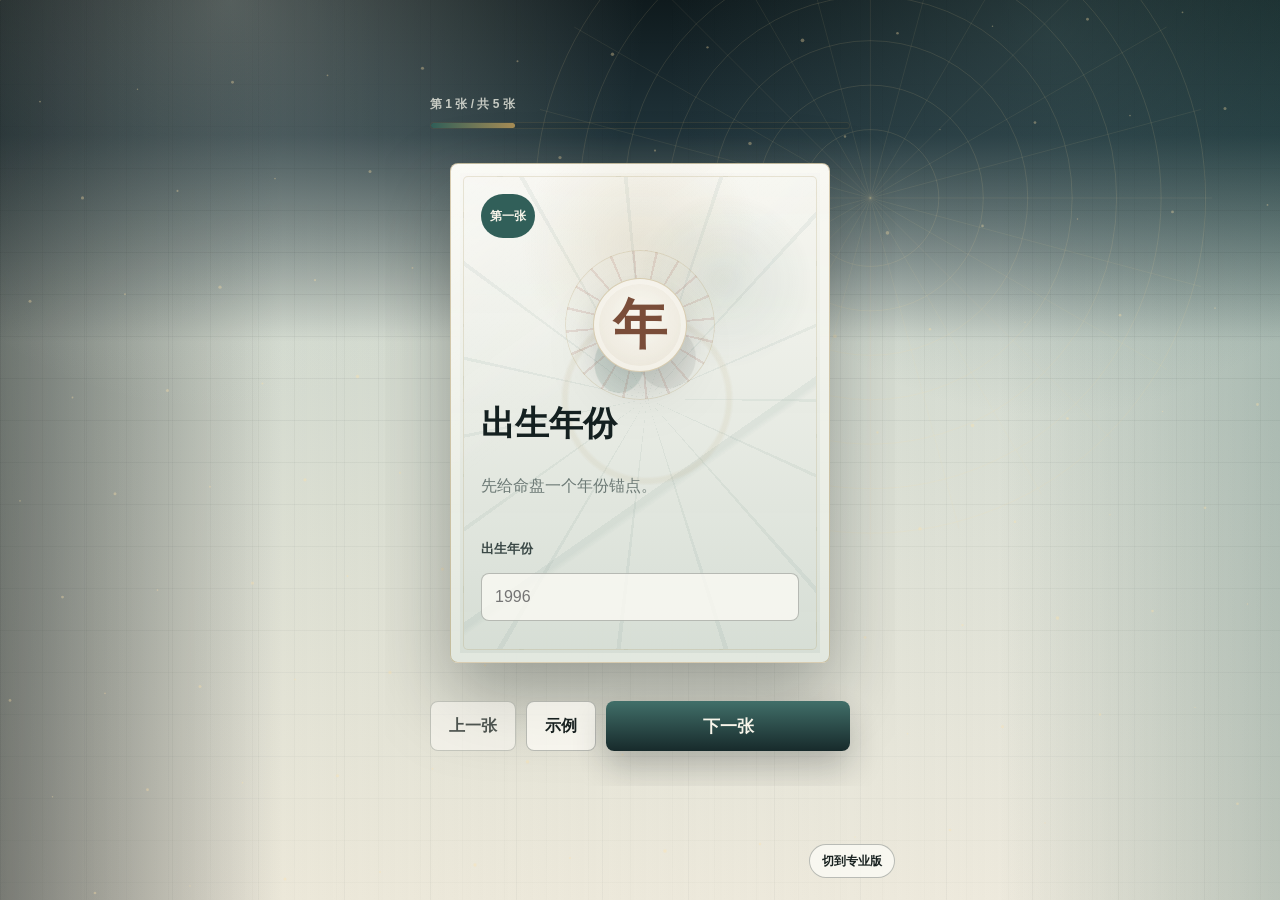
==== index.html @ 4381fd26 "Initial MingLi static frontend" ====
<!DOCTYPE html>
<html lang="zh-CN">
<head>
  <meta charset="UTF-8">
  <meta name="viewport" content="width=device-width, initial-scale=1.0">
  <title>MingLi 命理卡牌</title>
  <link rel="stylesheet" href="./styles.css">
</head>
<body class="stage-input">
  <canvas id="starCanvas" aria-hidden="true"></canvas>
  <main class="page">
    <section class="hero" aria-label="MingLi 命理卡牌">
      <div class="hero-copy">
        <span class="seal">命理</span>
        <div>
          <p class="eyebrow">低门槛起盘 · 翻卡填写 · 专业版可选</p>
          <h1>MingLi</h1>
          <p class="hero-text">默认只填年月日、出生时段和称呼；专业版追加城市、经度、真太阳时和流派校准，流程动画保持一致。</p>
        </div>
      </div>
      <div class="tarot-stage" id="tarotStage" aria-hidden="true">
        <div class="tarot-card card-a">
          <span class="card-face">生</span>
          <span class="card-back">✦</span>
        </div>
        <div class="tarot-card card-b">
          <span class="card-face">辰</span>
          <span class="card-back">✦</span>
        </div>
        <div class="tarot-card card-c">
          <span class="card-face">命</span>
          <span class="card-back">✦</span>
        </div>
      </div>
    </section>

    <section class="workbench" aria-label="八字精算工作台">
      <form class="panel form-panel" id="birthForm" novalidate aria-label="生辰卡牌填写">
        <div class="panel-title">
          <div>
            <p class="eyebrow" id="modeEyebrow">普通用户模式</p>
            <h2 id="questionTitle">先填你记得的</h2>
          </div>
          <span class="badge">本地计算</span>
        </div>

        <button class="pro-toggle" type="button" id="modeToggle" aria-pressed="false">切到专业版</button>

        <input id="useExactTime" type="checkbox" hidden>
        <input id="showTermDetails" type="checkbox" hidden>
        <details class="advanced-box" id="advancedBox" hidden></details>

        <div class="card-progress" aria-live="polite">
          <span id="cardProgressText">第 1 张 / 共 5 张</span>
          <div class="progress-track" aria-hidden="true"><span id="cardProgressBar"></span></div>
        </div>

        <div class="question-deck" id="questionDeck">
          <article class="question-card" data-field="year">
            <span class="card-mark" aria-hidden="true"></span>
            <span class="step-kicker">第一张</span>
            <h3>出生年份</h3>
            <p>先给命盘一个年份锚点。</p>
            <label class="field">
              <span>出生年份</span>
              <input id="birthYear" name="year" type="number" inputmode="numeric" min="1900" max="2100" placeholder="1996" required>
            </label>
          </article>

          <article class="question-card" data-field="month">
            <span class="card-mark" aria-hidden="true"></span>
            <span class="step-kicker">第二张</span>
            <h3>出生月份</h3>
            <p>月份会影响节令与月柱。</p>
            <label class="field">
              <span>出生月份</span>
              <select id="birthMonth" name="month" required>
                <option value="">选择月份</option>
              </select>
            </label>
          </article>

          <article class="question-card" data-field="day">
            <span class="card-mark" aria-hidden="true"></span>
            <span class="step-kicker">第三张</span>
            <h3>出生日期</h3>
            <p>日期用于推日柱和日主。</p>
            <label class="field">
              <span>出生日期</span>
              <input id="birthDay" name="day" type="number" inputmode="numeric" min="1" max="31" placeholder="18" required>
            </label>
          </article>

          <article class="question-card" data-field="period">
            <span class="card-mark" aria-hidden="true"></span>
            <span class="step-kicker">第四张</span>
            <h3>大概出生时段</h3>
            <p>不知道具体时间也可以继续，时柱会标出可信度。</p>
            <label class="field">
              <span>大概出生时段</span>
              <select id="birthPeriod" name="period">
                <option value="unknown">不确定，只按年月日先看</option>
              </select>
            </label>
          </article>

          <article class="question-card" data-field="name">
            <span class="card-mark" aria-hidden="true"></span>
            <span class="step-kicker">第五张</span>
            <h3>称呼</h3>
            <p>只用于结果页标题，不会离开本地页面。</p>
            <label class="field">
              <span>称呼</span>
              <input id="displayName" name="displayName" type="text" maxlength="16" placeholder="例如：来客" required>
            </label>
          </article>

          <article class="question-card" data-field="hour">
            <span class="card-mark" aria-hidden="true"></span>
            <span class="step-kicker">专业校准</span>
            <h3>具体小时</h3>
            <p>专业版会用具体小时分钟替代宽泛时段。</p>
            <label class="field">
              <span>具体小时</span>
              <select id="birthHour" name="hour">
                <option value="">选择小时</option>
              </select>
            </label>
          </article>

          <article class="question-card" data-field="minute">
            <span class="card-mark" aria-hidden="true"></span>
            <span class="step-kicker">专业校准</span>
            <h3>具体分钟</h3>
            <p>分钟会参与真太阳时与换日判断。</p>
            <label class="field">
              <span>具体分钟</span>
              <input id="birthMinute" name="minute" type="number" inputmode="numeric" min="0" max="59" placeholder="00">
            </label>
          </article>

          <article class="question-card" data-field="city">
            <span class="card-mark" aria-hidden="true"></span>
            <span class="step-kicker">专业校准</span>
            <h3>出生城市</h3>
            <p>选择城市会自动带出经度和时区。</p>
            <label class="field">
              <span>出生地</span>
              <select id="cityPreset" name="cityPreset">
                <option value="custom">自定义经度</option>
              </select>
            </label>
          </article>

          <article class="question-card" data-field="longitude">
            <span class="card-mark" aria-hidden="true"></span>
            <span class="step-kicker">专业校准</span>
            <h3>出生地经度</h3>
            <p>用于位置校准，城市不在列表时可手动改。</p>
            <label class="field">
              <span>经度</span>
              <input id="longitude" name="longitude" type="number" inputmode="decimal" min="-180" max="180" step="0.0001" placeholder="116.4074">
            </label>
          </article>

          <article class="question-card" data-field="timezone">
            <span class="card-mark" aria-hidden="true"></span>
            <span class="step-kicker">专业校准</span>
            <h3>出生地时区</h3>
            <p>默认按中国标准时间，也可切换海外时区。</p>
            <label class="field">
              <span>时区</span>
              <select id="timeZone" name="timeZone">
                <option value="8">UTC+8 中国标准时间</option>
                <option value="7">UTC+7</option>
                <option value="9">UTC+9</option>
                <option value="0">UTC+0</option>
                <option value="-4">UTC-4</option>
                <option value="-5">UTC-5</option>
                <option value="-7">UTC-7</option>
                <option value="-8">UTC-8</option>
              </select>
            </label>
          </article>

          <article class="question-card" data-field="useTrueSolarTime">
            <span class="card-mark" aria-hidden="true"></span>
            <span class="step-kicker">专业校准</span>
            <h3>真太阳时</h3>
            <p>开启后会把经度修正和时差方程纳入排盘。</p>
            <label class="field">
              <span>位置校准</span>
              <select id="useTrueSolarTime">
                <option value="false">不校正出生地经度</option>
                <option value="true">按经度校正真太阳时</option>
              </select>
            </label>
          </article>

          <article class="question-card" data-field="yearBoundary">
            <span class="card-mark" aria-hidden="true"></span>
            <span class="step-kicker">专业校准</span>
            <h3>年柱流派</h3>
            <p>不同流派对年柱分界会有不同口径。</p>
            <label class="field">
              <span>年份分界</span>
              <select id="yearBoundary">
                <option value="lichun">默认：立春后算新年</option>
                <option value="dongzhi">冬至后算新年</option>
                <option value="calendar">按公历年份</option>
              </select>
            </label>
          </article>

          <article class="question-card" data-field="dayBoundary">
            <span class="card-mark" aria-hidden="true"></span>
            <span class="step-kicker">专业校准</span>
            <h3>日柱换日</h3>
            <p>选择子初或正子换日口径。</p>
            <label class="field">
              <span>日期分界</span>
              <select id="dayBoundary">
                <option value="zi">默认：23点后算次日</option>
                <option value="midnight">0点后算次日</option>
              </select>
            </label>
          </article>
        </div>

        <div class="actions">
          <button class="btn secondary prev-card" type="button" id="prevCard">上一张</button>
          <button class="btn secondary" type="button" id="sampleButton">示例</button>
          <button class="btn primary" type="submit">下一张</button>
        </div>

        <p class="form-note">普通版默认按中国标准时间和常用排盘规则计算；专业版会显示真太阳时、节令边界和流派差异。</p>
        <p class="error" id="formError" role="alert"></p>
      </form>

      <div class="reading-column">
        <section class="panel chart-panel" aria-label="命盘">
          <div class="chart-head">
            <div>
              <p class="eyebrow">命盘待摇</p>
              <h2 id="plateTitle">等待起盘</h2>
              <p id="plateSubtitle">填完卡牌后，命脉图会先旋起，再展开一页页结果卡。</p>
            </div>
            <span class="badge badge-red" id="zodiacBadge">未计算</span>
          </div>

          <div class="cast-steps" id="castSteps" aria-live="polite">
            <span class="cast-step active">收盘</span>
            <span class="cast-step">定时</span>
            <span class="cast-step">排柱</span>
            <span class="cast-step">五行</span>
            <span class="cast-step">大纲</span>
          </div>

          <div class="chart-body">
            <div class="astrolabe" aria-hidden="true">
              <div class="plate-spin-layer"></div>
              <div class="compass-line vertical"></div>
              <div class="compass-line horizontal"></div>
              <div class="plate-center">
                <strong id="centerStem">--</strong>
                <span>日主</span>
              </div>
              <div class="ring-item year"><b id="yearRing">--</b><span>年</span></div>
              <div class="ring-item month"><b id="monthRing">--</b><span>月</span></div>
              <div class="ring-item day"><b id="dayRing">--</b><span>日</span></div>
              <div class="ring-item hour"><b id="hourRing">--</b><span>时</span></div>
            </div>

            <div class="quick-facts popup-stack" id="quickFacts">
              <div class="fact">
                <span class="fact-key">校时</span>
                <span class="fact-value">等待出生地</span>
              </div>
              <div class="fact">
                <span class="fact-key">节令</span>
                <span class="fact-value">等待推算</span>
              </div>
              <div class="fact">
                <span class="fact-key">日主</span>
                <span class="fact-value">尚未生成</span>
              </div>
            </div>
          </div>
        </section>

        <section class="panel result-panel" id="resultPanel" aria-live="polite">
          <div class="empty-state">
            <p class="eyebrow">静候生辰</p>
            <h2>命盘未开，先填出生年月日时。</h2>
            <p>起盘后会给出四柱、节气边界、真太阳时校正、五行权重、日主旺衰和签文式建议。</p>
          </div>
        </section>
      </div>
    </section>
  </main>

  <script src="./app.js"></script>
</body>
</html>
---- styles.css ----
:root {
  --void: #081113;
  --ink: #17201f;
  --ink-soft: #3a4846;
  --muted: #6d7a76;
  --paper: #eeeadf;
  --paper-light: #fbfaf4;
  --paper-deep: #cbd2c8;
  --gold: #a98e55;
  --gold-deep: #6f603f;
  --cinnabar: #8f3f32;
  --jade: #315f59;
  --blue: #315769;
  --line: rgba(23, 32, 31, 0.14);
  --line-strong: rgba(23, 32, 31, 0.28);
  --shadow: 0 28px 80px rgba(8, 17, 19, 0.24);
  --radius: 8px;
  --fast: 170ms ease;
  --deal: cubic-bezier(0.16, 1, 0.3, 1);
}

* {
  box-sizing: border-box;
}

html {
  min-height: 100%;
  color-scheme: light;
}

body {
  min-height: 100vh;
  margin: 0;
  font-family: "Microsoft YaHei", "PingFang SC", "Noto Sans SC", Arial, sans-serif;
  color: var(--ink);
  background:
    radial-gradient(circle at 18% 0, rgba(225, 232, 224, 0.34), transparent 30%),
    radial-gradient(circle at 82% 4%, rgba(73, 101, 102, 0.42), transparent 28%),
    linear-gradient(90deg, rgba(6, 14, 16, 0.5), transparent 22%, transparent 78%, rgba(42, 86, 80, 0.26)),
    linear-gradient(180deg, #0f1a1d 0, #20333a 15%, #d5dcd3 38%, #eeeade 100%);
  overflow-x: hidden;
}

body::before,
body::after {
  position: fixed;
  inset: 0;
  z-index: -3;
  pointer-events: none;
  content: "";
}

body::before {
  background-image:
    linear-gradient(rgba(22, 34, 35, 0.07) 1px, transparent 1px),
    linear-gradient(90deg, rgba(22, 34, 35, 0.05) 1px, transparent 1px);
  background-size: 42px 42px;
  mask-image: linear-gradient(to bottom, transparent 0, rgba(0, 0, 0, 0.86) 24%, rgba(0, 0, 0, 0.24) 100%);
}

body::after {
  z-index: -2;
  background:
    repeating-linear-gradient(90deg, rgba(32, 46, 45, 0.035) 0 1px, transparent 1px 86px),
    linear-gradient(90deg, rgba(247, 247, 239, 0.4), rgba(255, 255, 255, 0));
  mix-blend-mode: multiply;
}

#starCanvas {
  position: fixed;
  inset: 0;
  z-index: -1;
  width: 100%;
  height: 100%;
  opacity: 0.72;
  pointer-events: none;
}

button,
input,
select {
  font: inherit;
}

button {
  border: 0;
  cursor: pointer;
}

.page {
  width: min(1240px, calc(100% - 36px));
  min-height: 100vh;
  margin: 0 auto;
  padding: 24px 0 42px;
}

.hero {
  min-height: 128px;
  display: grid;
  grid-template-columns: 1fr;
  gap: 18px;
  align-items: center;
  color: #f4f1e8;
}

.hero-copy {
  display: flex;
  align-items: center;
  gap: 18px;
  min-width: 0;
}

.seal {
  display: grid;
  width: 78px;
  height: 78px;
  flex: 0 0 auto;
  place-items: center;
  color: #f7f2e6;
  background:
    linear-gradient(145deg, rgba(255, 255, 255, 0.12), transparent),
    var(--cinnabar);
  border: 2px solid rgba(232, 218, 178, 0.62);
  border-radius: 50%;
  box-shadow: 0 16px 38px rgba(0, 0, 0, 0.26), inset 0 0 0 6px rgba(255, 245, 216, 0.08);
  font-family: Georgia, "Times New Roman", serif;
  font-size: 22px;
  letter-spacing: 0;
  writing-mode: vertical-rl;
}

.eyebrow {
  margin: 0 0 8px;
  color: var(--gold);
  font-size: 12px;
  font-weight: 800;
  letter-spacing: 0;
}

.hero h1 {
  max-width: 760px;
  margin: 0;
  color: #f7f2e6;
  font-family: Georgia, "Microsoft YaHei", serif;
  font-size: clamp(34px, 5vw, 60px);
  line-height: 1;
  letter-spacing: 0;
  text-shadow: 0 12px 36px rgba(0, 0, 0, 0.38);
}

.hero-text {
  max-width: 650px;
  margin: 18px 0 0;
  color: rgba(239, 240, 230, 0.82);
  font-size: 16px;
  line-height: 1.8;
}

.tarot-stage {
  display: none;
  position: relative;
  min-height: 250px;
  isolation: isolate;
  place-items: center;
  perspective: 1200px;
}

.tarot-stage::before {
  position: absolute;
  width: 250px;
  height: 250px;
  border: 1px solid rgba(232, 218, 178, 0.18);
  border-radius: 50%;
  background:
    radial-gradient(circle, rgba(232, 218, 178, 0.16), transparent 62%),
    repeating-conic-gradient(rgba(232, 218, 178, 0.2) 0 1deg, transparent 1deg 30deg);
  content: "";
  filter: drop-shadow(0 22px 48px rgba(0, 0, 0, 0.28));
}

.tarot-stage::after {
  position: absolute;
  z-index: -1;
  width: 260px;
  height: 76px;
  border-radius: 50%;
  background: radial-gradient(ellipse, rgba(12, 8, 5, 0.42), transparent 68%);
  content: "";
  transform: translateY(104px);
}

.tarot-card {
  position: absolute;
  --card-delay: 0ms;
  display: grid;
  width: 112px;
  height: 168px;
  place-items: center;
  color: #f4f1e8;
  transform-style: preserve-3d;
  transition: transform 920ms var(--deal), filter 260ms ease, opacity 260ms ease;
  transition-delay: var(--card-delay);
  will-change: transform, filter;
}

.tarot-card::before,
.tarot-card::after {
  position: absolute;
  inset: 0;
  border-radius: 8px;
  backface-visibility: hidden;
  content: "";
  transition: transform 920ms var(--deal);
  transition-delay: var(--card-delay);
}

.tarot-card::before {
  background:
    linear-gradient(145deg, rgba(255, 255, 255, 0.16), transparent 34%),
    radial-gradient(circle at center, transparent 0 28%, rgba(232, 218, 178, 0.2) 29% 31%, transparent 32%),
    repeating-linear-gradient(45deg, rgba(232, 218, 178, 0.12) 0 1px, transparent 1px 10px),
    #11191a;
  border: 1px solid rgba(232, 218, 178, 0.45);
  box-shadow: 0 26px 48px rgba(0, 0, 0, 0.32), inset 0 0 0 8px rgba(232, 218, 178, 0.06);
}

.tarot-card::after {
  background:
    linear-gradient(180deg, rgba(251, 250, 244, 0.98), rgba(204, 213, 203, 0.96)),
    var(--paper);
  border: 1px solid rgba(232, 218, 178, 0.72);
  transform: rotateY(180deg);
  box-shadow: 0 26px 48px rgba(0, 0, 0, 0.26);
}

.card-back,
.card-face {
  position: relative;
  z-index: 2;
  display: grid;
  place-items: center;
  width: 72px;
  height: 72px;
  font-family: Georgia, "Microsoft YaHei", serif;
  font-size: 44px;
  font-weight: 900;
  backface-visibility: hidden;
}

.card-back {
  color: rgba(232, 218, 178, 0.86);
  transform: rotateY(0deg);
  transition: transform 920ms var(--deal);
  transition-delay: var(--card-delay);
}

.card-face {
  position: absolute;
  color: #142020;
  font-size: 36px;
  line-height: 0.92;
  text-shadow: 0 1px 0 rgba(251, 250, 244, 0.72);
  transform: rotateY(180deg);
  transition: transform 920ms var(--deal);
  transition-delay: var(--card-delay);
  text-orientation: upright;
  writing-mode: vertical-rl;
}

.card-a {
  transform: translateX(-92px) rotateZ(-12deg);
}

.card-b {
  transform: translateY(-18px) rotateZ(3deg);
}

.card-c {
  transform: translateX(92px) rotateZ(13deg);
}

body.is-shuffling .tarot-card {
  filter: brightness(1.05);
  transition-duration: 240ms;
}

body.is-shuffling .tarot-card::before,
body.is-shuffling .tarot-card::after,
body.is-shuffling .card-back,
body.is-shuffling .card-face {
  transition-duration: 180ms;
}

body.is-shuffling .card-a {
  transform: translateX(-74px) translateY(16px) rotateZ(-8deg);
}

body.is-shuffling .card-b {
  transform: translateY(2px) rotateZ(0deg);
}

body.is-shuffling .card-c {
  transform: translateX(74px) translateY(16px) rotateZ(8deg);
}

body.is-reading .card-a,
body.has-reading .card-a {
  transform: translateX(-116px) translateY(10px) translateZ(34px) rotateZ(-18deg);
}

body.is-reading .card-b,
body.has-reading .card-b {
  transform: translateY(-46px) translateZ(52px) rotateZ(0deg);
}

body.is-reading .card-c,
body.has-reading .card-c {
  transform: translateX(116px) translateY(10px) translateZ(34px) rotateZ(18deg);
}

body.is-reading .card-a {
  --card-delay: 80ms;
  transition-delay: 80ms;
}

body.is-reading .card-b {
  --card-delay: 260ms;
  transition-delay: 260ms;
}

body.is-reading .card-c {
  --card-delay: 440ms;
  transition-delay: 440ms;
}

body.is-reading .tarot-card::before,
body.has-reading .tarot-card::before,
body.is-reading .card-back,
body.has-reading .card-back {
  transform: rotateY(180deg);
}

body.is-reading .tarot-card::after,
body.has-reading .tarot-card::after,
body.is-reading .card-face,
body.has-reading .card-face {
  transform: rotateY(360deg);
}

body.is-reading .tarot-card,
body.has-reading .tarot-card {
  filter: drop-shadow(0 28px 46px rgba(8, 17, 19, 0.34)) brightness(1.04);
}

body.has-reading .tarot-card {
  --card-delay: 0ms;
  transition-delay: 0ms;
}

body.is-reading .tarot-stage::before {
  animation: pulseWheel 900ms ease-in-out infinite alternate;
}

body:not(.is-reading) .tarot-stage::before {
  animation: wheelDrift 16s linear infinite;
}

@keyframes pulseWheel {
  from {
    transform: scale(0.96) rotate(0deg);
    opacity: 0.72;
  }
  to {
    transform: scale(1.04) rotate(10deg);
    opacity: 1;
  }
}

@keyframes wheelDrift {
  from {
    transform: rotate(0deg);
  }
  to {
    transform: rotate(360deg);
  }
}

.workbench {
  display: grid;
  grid-template-columns: minmax(360px, 0.9fr) minmax(0, 1.1fr);
  gap: 22px;
  align-items: start;
}

body.stage-input .hero,
body.stage-casting .hero,
body.stage-result .hero {
  display: none;
}

body.stage-input .workbench,
body.stage-casting .workbench,
body.stage-result .workbench {
  min-height: calc(100vh - 66px);
  display: grid;
  grid-template-columns: 1fr;
  align-items: center;
  justify-items: center;
}

body.stage-input .reading-column,
body.stage-input .chart-panel,
body.stage-input .result-panel,
body.stage-casting .form-panel,
body.stage-casting .result-panel,
body.stage-result .form-panel,
body.stage-result .chart-panel {
  display: none;
}

body.stage-casting .reading-column,
body.stage-result .reading-column {
  width: min(1040px, 100%);
}

body.stage-casting .chart-panel,
body.stage-result .result-panel {
  margin: 0 auto;
}

.panel {
  position: relative;
  background:
    linear-gradient(180deg, rgba(251, 250, 244, 0.96), rgba(224, 229, 221, 0.9)),
    var(--paper);
  border: 1px solid rgba(23, 32, 31, 0.18);
  border-radius: var(--radius);
  box-shadow: var(--shadow);
}

.panel::before {
  position: absolute;
  inset: 9px;
  pointer-events: none;
  border: 1px solid rgba(169, 142, 85, 0.2);
  border-radius: 5px;
  content: "";
}

.form-panel {
  width: min(510px, 100%);
  position: relative;
  top: auto;
  overflow: hidden;
  padding: 0;
  background: transparent;
  border: 0;
  box-shadow: none;
}

.form-panel > * {
  position: relative;
  z-index: 1;
}

.form-panel::before {
  content: none;
}

body.stage-input .panel-title {
  display: none;
}

.card-progress {
  display: grid;
  gap: 9px;
  width: min(420px, calc(100% - 42px));
  margin: 0 auto 14px;
  color: rgba(239, 240, 230, 0.78);
  font-size: 12px;
  font-weight: 900;
}

.progress-track {
  height: 7px;
  overflow: hidden;
  background: rgba(23, 32, 31, 0.1);
  border: 1px solid rgba(169, 142, 85, 0.14);
  border-radius: 999px;
}

.progress-track span {
  display: block;
  width: 0%;
  height: 100%;
  background: linear-gradient(90deg, var(--jade), var(--gold));
  border-radius: inherit;
  transition: width 360ms var(--deal);
}

.question-deck {
  position: relative;
  display: grid;
  min-height: 540px;
  place-items: center;
  perspective: 1600px;
  perspective-origin: center 44%;
}

.question-card {
  position: absolute;
  inset: auto;
  display: grid;
  grid-template-rows: auto 142px auto auto auto;
  align-content: stretch;
  gap: 12px;
  width: min(380px, 84vw);
  min-height: 500px;
  --tilt-x: 0deg;
  --tilt-y: 0deg;
  --card-glyph: "命";
  --card-ink: #315f59;
  --card-wash: rgba(49, 95, 89, 0.13);
  --card-seal: #8f3f32;
  padding: 30px 30px 32px;
  overflow: hidden;
  background:
    radial-gradient(circle at 50% 16%, rgba(169, 142, 85, 0.16), transparent 26%),
    linear-gradient(145deg, rgba(255, 255, 255, 0.24), transparent 42%),
    linear-gradient(180deg, rgba(251, 250, 244, 0.98), rgba(213, 221, 212, 0.96));
  border: 1px solid rgba(169, 142, 85, 0.42);
  border-radius: var(--radius);
  box-shadow: 0 34px 78px rgba(8, 17, 19, 0.34), inset 0 0 0 9px rgba(251, 250, 244, 0.32);
  opacity: 0;
  pointer-events: none;
  transform: translateY(28px) rotateY(180deg) rotateZ(4deg) scale(0.92);
  transform-origin: center center;
  transform-style: preserve-3d;
  transition: opacity 340ms ease, transform 620ms var(--deal), filter 340ms ease;
}

.question-card[data-field="year"] {
  --card-glyph: "年";
  --card-ink: #7a4d39;
  --card-wash: rgba(143, 63, 50, 0.14);
}

.question-card[data-field="month"] {
  --card-glyph: "月";
  --card-ink: #315769;
  --card-wash: rgba(49, 87, 105, 0.15);
}

.question-card[data-field="day"] {
  --card-glyph: "日";
  --card-ink: #9a753d;
  --card-wash: rgba(169, 142, 85, 0.16);
}

.question-card[data-field="period"],
.question-card[data-field="hour"] {
  --card-glyph: "时";
  --card-ink: #315f59;
  --card-wash: rgba(49, 95, 89, 0.15);
}

.question-card[data-field="name"] {
  --card-glyph: "名";
  --card-ink: #8f3f32;
  --card-wash: rgba(143, 63, 50, 0.12);
}

.question-card[data-field="minute"] {
  --card-glyph: "刻";
}

.question-card[data-field="city"] {
  --card-glyph: "城";
}

.question-card[data-field="longitude"] {
  --card-glyph: "经";
}

.question-card[data-field="timezone"] {
  --card-glyph: "区";
}

.question-card[data-field="useTrueSolarTime"] {
  --card-glyph: "阳";
}

.question-card[data-field="yearBoundary"] {
  --card-glyph: "界";
}

.question-card[data-field="dayBoundary"] {
  --card-glyph: "更";
}

.question-card[hidden] {
  display: none;
}

.question-card::before {
  position: absolute;
  inset: 12px;
  z-index: 0;
  pointer-events: none;
  border: 1px solid rgba(169, 142, 85, 0.25);
  border-radius: 5px;
  background:
    radial-gradient(circle at 74% 22%, rgba(49, 95, 89, 0.12), transparent 20%),
    radial-gradient(circle at 52% 47%, transparent 0 25%, rgba(169, 142, 85, 0.11) 26% 27%, transparent 28%),
    repeating-conic-gradient(from 18deg at 52% 47%, rgba(49, 95, 89, 0.08) 0 1deg, transparent 1deg 24deg),
    linear-gradient(145deg, transparent 0 62%, rgba(49, 95, 89, 0.08) 62% 63%, transparent 64%);
  opacity: 0.78;
  content: "";
}

.question-card::after {
  position: absolute;
  inset: 0;
  z-index: 1;
  display: grid;
  place-items: center;
  color: rgba(232, 218, 178, 0.88);
  background:
    radial-gradient(circle at 50% 31%, transparent 0 20%, rgba(232, 218, 178, 0.18) 21% 22%, transparent 23%),
    radial-gradient(circle at 50% 31%, transparent 0 33%, rgba(232, 218, 178, 0.12) 34% 35%, transparent 36%),
    linear-gradient(145deg, transparent 0 54%, rgba(232, 218, 178, 0.18) 54% 55%, transparent 56%),
    linear-gradient(28deg, transparent 0 62%, rgba(232, 218, 178, 0.12) 62% 63%, transparent 64%),
    radial-gradient(ellipse at 24% 78%, rgba(238, 234, 223, 0.14) 0 18%, transparent 19%),
    radial-gradient(ellipse at 55% 82%, rgba(238, 234, 223, 0.16) 0 27%, transparent 28%),
    radial-gradient(ellipse at 84% 79%, rgba(238, 234, 223, 0.12) 0 20%, transparent 21%),
    repeating-linear-gradient(45deg, rgba(232, 218, 178, 0.08) 0 1px, transparent 1px 12px),
    linear-gradient(160deg, #101919, #29443f);
  border-radius: inherit;
  backface-visibility: hidden;
  content: "MingLi\A命理";
  font-family: Georgia, "Microsoft YaHei", serif;
  font-size: 42px;
  font-weight: 900;
  line-height: 1.2;
  text-align: center;
  white-space: pre;
  text-shadow: 0 12px 30px rgba(0, 0, 0, 0.26);
  transform: rotateY(180deg);
}

.question-card > * {
  position: relative;
  z-index: 2;
  backface-visibility: hidden;
}

.card-mark {
  order: 2;
  position: relative;
  display: grid;
  width: 150px;
  aspect-ratio: 1;
  place-items: center;
  justify-self: center;
  color: var(--card-ink);
  filter: drop-shadow(0 20px 24px rgba(8, 17, 19, 0.08));
}

.card-mark::before,
.card-mark::after {
  position: absolute;
  pointer-events: none;
  content: "";
  backface-visibility: hidden;
}

.card-mark::before {
  inset: 28px;
  z-index: 1;
  display: grid;
  place-items: center;
  color: var(--card-ink);
  background:
    radial-gradient(circle at 50% 42%, rgba(251, 250, 244, 0.92), rgba(238, 234, 223, 0.78) 62%, rgba(169, 142, 85, 0.1)),
    var(--paper);
  border: 1px solid rgba(169, 142, 85, 0.32);
  border-radius: 50%;
  box-shadow: inset 0 0 0 5px rgba(251, 250, 244, 0.52), 0 14px 28px rgba(8, 17, 19, 0.1);
  content: var(--card-glyph);
  font-family: Georgia, "Microsoft YaHei", serif;
  font-size: 54px;
  font-weight: 900;
  line-height: 1;
}

.card-mark::after {
  inset: 0;
  border: 1px solid rgba(169, 142, 85, 0.22);
  border-radius: 50%;
  background:
    radial-gradient(circle at 50% 50%, transparent 0 40%, rgba(169, 142, 85, 0.18) 41% 42%, transparent 43%),
    repeating-conic-gradient(from 12deg, var(--card-wash) 0 2deg, transparent 2deg 18deg),
    radial-gradient(ellipse at 36% 76%, rgba(49, 95, 89, 0.16) 0 18%, transparent 19%),
    radial-gradient(ellipse at 68% 72%, rgba(23, 32, 31, 0.08) 0 20%, transparent 21%);
  mask-image: radial-gradient(circle, transparent 0 32%, #000 33% 74%, transparent 75%);
  opacity: 0.88;
}

.question-card.is-active .card-mark::after {
  animation: cardMarkTurn 18s linear infinite;
}

.question-card.is-active {
  opacity: 1;
  pointer-events: auto;
  transform: translateY(0) rotateX(var(--tilt-x)) rotateY(var(--tilt-y)) rotateZ(0) scale(1);
}

.question-card.is-before {
  opacity: 0;
  transform: translateY(40px) rotateY(-70deg) rotateZ(-10deg) scale(0.86);
}

.question-card.is-after {
  opacity: 0;
  transform: translateY(34px) rotateY(180deg) rotateZ(6deg) scale(0.9);
}

.question-card.is-dealing {
  animation: dealCard 520ms var(--deal) both;
}

.question-card.is-flipping-out {
  opacity: 0;
  filter: blur(2px);
  transform: translateY(-38px) rotateY(-180deg) rotateZ(-9deg) scale(0.9);
}

.question-card.shake {
  animation: cardShake 280ms ease;
}

.step-kicker {
  order: 1;
  width: fit-content;
  min-height: 27px;
  display: inline-flex;
  align-items: center;
  padding: 4px 9px;
  color: #f8f5ea;
  background: var(--jade);
  border-radius: 999px;
  font-size: 12px;
  font-weight: 900;
}

.question-card h3 {
  order: 3;
  margin: 0;
  color: #142020;
  font-family: Georgia, "Microsoft YaHei", serif;
  font-size: 34px;
  line-height: 1.15;
}

.question-card p {
  order: 4;
  max-width: 390px;
  margin: 0;
  color: var(--muted);
  line-height: 1.8;
}

.question-card .field {
  order: 5;
  align-self: auto;
  margin-top: 10px;
}

.panel-title,
.chart-head {
  display: flex;
  align-items: flex-start;
  justify-content: space-between;
  gap: 14px;
  margin-bottom: 20px;
}

.panel-title h2,
.chart-head h2 {
  margin: 0;
  color: var(--ink);
  font-size: 26px;
  line-height: 1.2;
}

.badge {
  display: inline-flex;
  align-items: center;
  min-height: 32px;
  padding: 5px 11px;
  color: #f8f5ea;
  background: var(--jade);
  border: 1px solid rgba(232, 218, 178, 0.3);
  border-radius: 999px;
  font-size: 12px;
  font-weight: 800;
  white-space: nowrap;
}

.badge-red {
  background: var(--cinnabar);
}

.field-grid {
  display: grid;
  grid-template-columns: repeat(2, minmax(0, 1fr));
  gap: 14px;
}

.field-grid.compact {
  margin-top: 14px;
}

.field {
  display: grid;
  gap: 7px;
  min-width: 0;
}

.field.full {
  grid-column: 1 / -1;
}

.field span,
.check span {
  color: var(--ink-soft);
  font-size: 13px;
  font-weight: 800;
}

input,
select {
  width: 100%;
  height: 48px;
  color: var(--ink);
  background: rgba(251, 250, 244, 0.78);
  border: 1px solid var(--line-strong);
  border-radius: var(--radius);
  outline: none;
  padding: 0 13px;
  transition: border-color var(--fast), box-shadow var(--fast), background var(--fast);
}

input:focus,
select:focus {
  background: var(--paper-light);
  border-color: rgba(49, 95, 89, 0.72);
  box-shadow: 0 0 0 4px rgba(49, 95, 89, 0.13);
}

.field.is-fed input,
.field.is-fed select {
  border-color: rgba(169, 142, 85, 0.86);
  box-shadow: 0 0 0 4px rgba(169, 142, 85, 0.13);
}

.pro-toggle {
  position: fixed;
  right: max(18px, calc((100vw - 510px) / 2));
  bottom: 22px;
  z-index: 2;
  min-height: 34px;
  padding: 0 12px;
  color: var(--ink);
  background: rgba(251, 250, 244, 0.82);
  border: 1px solid var(--line-strong);
  border-radius: 999px;
  font-size: 12px;
  font-weight: 900;
  transition: background var(--fast), transform var(--fast), border-color var(--fast);
}

.pro-toggle:hover,
.pro-toggle[aria-pressed="true"] {
  color: #f8f5ea;
  background: var(--jade);
  border-color: rgba(232, 218, 178, 0.3);
}

.switch-row {
  display: grid;
  grid-template-columns: repeat(2, minmax(0, 1fr));
  gap: 10px;
  margin-top: 14px;
}

.advanced-box {
  margin-top: 14px;
  padding: 12px;
  background: rgba(251, 250, 244, 0.44);
  border: 1px solid var(--line);
  border-radius: var(--radius);
}

.advanced-box summary {
  color: var(--ink);
  cursor: pointer;
  font-size: 13px;
  font-weight: 900;
  line-height: 1.6;
}

.advanced-box[open] summary {
  margin-bottom: 4px;
}

.check {
  display: flex;
  min-height: 42px;
  align-items: center;
  gap: 9px;
  padding: 9px 11px;
  background: rgba(251, 250, 244, 0.58);
  border: 1px solid var(--line);
  border-radius: var(--radius);
}

.check input {
  width: 18px;
  height: 18px;
  accent-color: var(--cinnabar);
}

.actions {
  display: flex;
  gap: 10px;
  width: min(420px, calc(100% - 42px));
  margin: 18px auto 0;
}

.btn {
  position: relative;
  display: inline-flex;
  min-height: 50px;
  align-items: center;
  justify-content: center;
  padding: 0 18px;
  border-radius: var(--radius);
  overflow: hidden;
  transition: transform var(--fast), box-shadow var(--fast), background var(--fast);
  white-space: nowrap;
}

.btn:disabled {
  cursor: not-allowed;
  opacity: 0.72;
  transform: none;
}

.btn:focus-visible {
  outline: 3px solid rgba(49, 95, 89, 0.25);
  outline-offset: 3px;
}

.btn.primary {
  flex: 1;
  color: #f8f5ea;
  background:
    linear-gradient(180deg, #416f69, #172a2b);
  box-shadow: 0 16px 34px rgba(8, 17, 19, 0.24);
  font-size: 17px;
  font-weight: 900;
}

.btn.secondary {
  color: var(--ink);
  background: rgba(251, 250, 244, 0.78);
  border: 1px solid var(--line-strong);
  font-weight: 800;
}

.btn:not(:disabled):hover {
  transform: translateY(-1px);
}

.btn.primary:not(:disabled):hover {
  box-shadow: 0 20px 38px rgba(8, 17, 19, 0.3);
}

.form-note,
.error {
  margin: 13px 0 0;
  font-size: 12px;
  line-height: 1.75;
}

.form-note {
  display: none;
  color: var(--muted);
  width: min(420px, calc(100% - 42px));
  margin-right: auto;
  margin-left: auto;
  padding-right: 110px;
}

.error {
  min-height: 22px;
  width: min(420px, calc(100% - 42px));
  margin-right: auto;
  margin-left: auto;
  color: var(--cinnabar);
  font-weight: 800;
}

.reading-column {
  min-width: 0;
}

.chart-panel {
  overflow: hidden;
  padding: 28px;
}

.chart-panel::after {
  position: absolute;
  inset: -35% auto -35% -46%;
  width: 34%;
  pointer-events: none;
  background: linear-gradient(90deg, transparent, rgba(237, 236, 222, 0.5), transparent);
  content: "";
  opacity: 0;
  transform: rotate(13deg);
}

body.is-reading .chart-panel::after {
  animation: chartSweep 1180ms var(--deal);
}

.chart-head {
  margin-bottom: 16px;
}

.chart-head p:not(.eyebrow) {
  margin: 7px 0 0;
  color: var(--muted);
  font-size: 13px;
  line-height: 1.7;
}

.cast-steps {
  display: grid;
  grid-template-columns: repeat(5, minmax(0, 1fr));
  gap: 8px;
  margin: 0 0 18px;
}

.cast-step {
  position: relative;
  min-height: 30px;
  display: grid;
  place-items: center;
  color: var(--muted);
  background: rgba(251, 250, 244, 0.52);
  border: 1px solid var(--line);
  border-radius: 999px;
  font-size: 12px;
  font-weight: 900;
  overflow: hidden;
}

.cast-step::after {
  position: absolute;
  inset: 0;
  background: linear-gradient(90deg, transparent, rgba(232, 218, 178, 0.62), transparent);
  content: "";
  opacity: 0;
  transform: translateX(-100%);
}

.cast-step.done,
.cast-step.active {
  color: #f8f5ea;
  background: var(--jade);
  border-color: rgba(232, 218, 178, 0.3);
}

.cast-step.active::after {
  animation: stepSweep 980ms ease-in-out infinite;
  opacity: 1;
}

.chart-body {
  display: grid;
  grid-template-columns: minmax(260px, 340px) minmax(0, 1fr);
  gap: 22px;
  align-items: center;
}

.astrolabe {
  position: relative;
  aspect-ratio: 1;
  min-width: 0;
  overflow: hidden;
  border: 1px solid rgba(23, 32, 31, 0.24);
  border-radius: 50%;
  background: rgba(245, 246, 239, 0.78);
  box-shadow: inset 0 0 0 17px rgba(49, 95, 89, 0.05), 0 20px 42px rgba(8, 17, 19, 0.14);
  transition: transform 860ms var(--deal), box-shadow 860ms var(--deal);
}

.plate-spin-layer {
  position: absolute;
  inset: 0;
  border-radius: 50%;
  pointer-events: none;
}

.plate-spin-layer {
  z-index: 0;
  background:
    repeating-conic-gradient(from -15deg, rgba(49, 95, 89, 0.18) 0deg 1.4deg, transparent 1.4deg 15deg),
    radial-gradient(circle at center, rgba(17, 25, 26, 0.96) 0 18%, rgba(238, 234, 223, 0.94) 18% 19%, transparent 19% 33%, rgba(169, 142, 85, 0.14) 33% 34%, transparent 34% 52%, rgba(49, 87, 105, 0.16) 52% 53%, transparent 53%),
    rgba(245, 246, 239, 0.78);
  animation: plateIdleSpin 18s linear infinite;
}

body.is-reading .astrolabe {
  animation: astrolabeCast 1120ms var(--deal);
}

body.is-shuffling .astrolabe {
  animation: plateLift 1180ms cubic-bezier(0.2, 0.7, 0.2, 1) both;
  box-shadow: inset 0 0 0 17px rgba(232, 218, 178, 0.08), 0 28px 70px rgba(8, 17, 19, 0.26);
}

body.is-shuffling .plate-spin-layer {
  animation-duration: 1.1s;
}

body.is-zoomed .chart-panel {
  box-shadow: 0 34px 96px rgba(8, 17, 19, 0.28);
}

body.is-zoomed .chart-body {
  align-items: start;
}

body.is-zoomed .astrolabe {
  transform: scale(1.1);
}

.astrolabe::before,
.astrolabe::after {
  position: absolute;
  inset: 10%;
  content: "";
  border: 1px solid rgba(23, 32, 31, 0.16);
  border-radius: 50%;
}

.astrolabe::after {
  inset: 27%;
  border-color: rgba(49, 95, 89, 0.24);
}

.compass-line {
  position: absolute;
  inset: 7%;
  pointer-events: none;
}

.compass-line.vertical {
  border-left: 1px solid rgba(169, 142, 85, 0.26);
  left: 50%;
}

.compass-line.horizontal {
  border-top: 1px solid rgba(169, 142, 85, 0.26);
  top: 50%;
}

.plate-center {
  position: absolute;
  inset: 35%;
  z-index: 2;
  display: grid;
  place-items: center;
  color: #f4f1e8;
  background:
    linear-gradient(180deg, rgba(255, 255, 255, 0.08), transparent),
    #131716;
  border: 1px solid rgba(232, 218, 178, 0.3);
  border-radius: 50%;
  box-shadow: 0 16px 30px rgba(8, 17, 19, 0.32);
  text-align: center;
}

.plate-center strong {
  display: block;
  font-size: clamp(34px, 5vw, 50px);
  line-height: 1;
}

.plate-center span {
  display: block;
  margin-top: 5px;
  color: rgba(239, 240, 230, 0.76);
  font-size: 11px;
}

.ring-item {
  position: absolute;
  z-index: 3;
  display: grid;
  width: 66px;
  min-height: 58px;
  place-items: center;
  color: #142020;
  background:
    linear-gradient(180deg, rgba(251, 250, 244, 0.96), rgba(204, 213, 203, 0.92));
  border: 1px solid rgba(23, 32, 31, 0.2);
  border-radius: 6px;
  box-shadow: 0 12px 24px rgba(8, 17, 19, 0.12);
  transform: translate(-50%, -50%);
  text-align: center;
}

.ring-item b {
  font-size: 22px;
  line-height: 1;
}

.ring-item span {
  color: var(--muted);
  font-size: 11px;
}

.ring-item.year {
  left: 50%;
  top: 13%;
}

.ring-item.month {
  left: 87%;
  top: 50%;
}

.ring-item.day {
  left: 50%;
  top: 87%;
}

.ring-item.hour {
  left: 13%;
  top: 50%;
}

body.has-reading .ring-item {
  animation: ringDeal 520ms var(--deal) both;
}

body.has-reading .ring-item.year {
  animation-delay: 80ms;
}

body.has-reading .ring-item.month {
  animation-delay: 160ms;
}

body.has-reading .ring-item.day {
  animation-delay: 240ms;
}

body.has-reading .ring-item.hour {
  animation-delay: 320ms;
}

.quick-facts {
  display: grid;
  gap: 10px;
  align-content: start;
}

.fact {
  display: grid;
  grid-template-columns: 62px minmax(0, 1fr);
  gap: 12px;
  align-items: start;
  padding: 12px 13px;
  background: rgba(251, 250, 244, 0.62);
  border: 1px solid var(--line);
  border-radius: var(--radius);
}

.popup-stack .fact {
  position: relative;
  overflow: hidden;
  background:
    linear-gradient(180deg, rgba(251, 250, 244, 0.98), rgba(205, 215, 205, 0.94));
  border-color: rgba(49, 95, 89, 0.18);
  box-shadow: 0 14px 28px rgba(8, 17, 19, 0.11);
  transform-origin: left center;
}

.popup-stack .fact::before {
  position: absolute;
  inset: 7px;
  pointer-events: none;
  border: 1px solid rgba(169, 142, 85, 0.16);
  border-radius: 5px;
  content: "";
}

body.has-reading .popup-stack .fact {
  animation: popupCard 620ms var(--deal) both;
}

body.has-reading .popup-stack .fact:nth-child(2) {
  animation-delay: 160ms;
}

body.has-reading .popup-stack .fact:nth-child(3) {
  animation-delay: 320ms;
}

.fact-key {
  color: var(--muted);
  font-size: 12px;
  font-weight: 800;
  line-height: 1.7;
}

.fact-value {
  min-width: 0;
  color: var(--ink);
  font-weight: 900;
  line-height: 1.55;
}

.result-panel {
  margin-top: 22px;
  overflow: hidden;
  padding: clamp(16px, 2.4vw, 26px);
  background:
    radial-gradient(circle at 14% 7%, rgba(169, 142, 85, 0.17), transparent 26%),
    radial-gradient(circle at 86% 0, rgba(49, 95, 89, 0.18), transparent 28%),
    linear-gradient(180deg, rgba(251, 250, 244, 0.98), rgba(218, 225, 216, 0.94));
}

.result-panel::after {
  position: absolute;
  inset: auto -14% -32% 48%;
  width: 520px;
  height: 520px;
  pointer-events: none;
  background:
    repeating-conic-gradient(from 4deg, rgba(169, 142, 85, 0.09) 0 1deg, transparent 1deg 16deg),
    radial-gradient(circle, transparent 0 54%, rgba(49, 95, 89, 0.08) 55% 56%, transparent 57%);
  border-radius: 50%;
  content: "";
  opacity: 0.78;
  transform: rotate(-10deg);
}

.result-deck {
  position: relative;
  display: grid;
  gap: 14px;
}

.result-deck-head {
  position: relative;
  display: flex;
  align-items: flex-start;
  justify-content: space-between;
  gap: 14px;
  padding: 0 2px 2px 15px;
}

.result-deck-head::before {
  position: absolute;
  left: 0;
  top: 3px;
  bottom: 5px;
  width: 4px;
  background: linear-gradient(180deg, var(--cinnabar), var(--gold));
  border-radius: 999px;
  content: "";
}

.result-deck-head h3 {
  margin: 0;
  color: #111c1b;
  font-family: Georgia, "Microsoft YaHei", serif;
  font-size: clamp(22px, 3vw, 31px);
  line-height: 1.25;
}

.result-cover {
  position: relative;
  display: flex;
  min-height: 78px;
  align-items: center;
  gap: 17px;
  overflow: hidden;
  padding: 13px 16px;
  color: #f8f5ea;
  background:
    radial-gradient(circle at 82% 36%, rgba(232, 218, 178, 0.16), transparent 25%),
    repeating-conic-gradient(from 10deg at 86% 40%, rgba(232, 218, 178, 0.08) 0 1deg, transparent 1deg 17deg),
    linear-gradient(135deg, #101c1e, #294a46 58%, #1b2a2b);
  border: 1px solid rgba(169, 142, 85, 0.34);
  border-radius: var(--radius);
  box-shadow: 0 18px 38px rgba(8, 17, 19, 0.18), inset 0 0 0 1px rgba(251, 250, 244, 0.06);
}

.result-cover::after {
  position: absolute;
  inset: 10px;
  pointer-events: none;
  border: 1px solid rgba(232, 218, 178, 0.16);
  border-radius: 5px;
  content: "";
}

.report-seal {
  display: grid;
  width: 52px;
  height: 52px;
  flex: 0 0 auto;
  place-items: center;
  color: #f8f5ea;
  background:
    linear-gradient(145deg, rgba(255, 255, 255, 0.16), transparent),
    var(--cinnabar);
  border: 1px solid rgba(232, 218, 178, 0.46);
  border-radius: 50%;
  box-shadow: 0 14px 28px rgba(0, 0, 0, 0.22);
  font-family: Georgia, "Times New Roman", serif;
  font-size: 18px;
  font-weight: 900;
}

.result-cover p,
.result-cover strong,
.result-cover span {
  display: block;
  margin: 0;
}

.result-cover p {
  color: rgba(232, 218, 178, 0.86);
  font-size: 12px;
  font-weight: 900;
}

.result-cover strong {
  margin-top: 4px;
  font-family: Georgia, "Microsoft YaHei", serif;
  font-size: clamp(19px, 2.6vw, 25px);
  line-height: 1.25;
}

.result-cover span:not(.report-seal) {
  margin-top: 6px;
  color: rgba(239, 240, 230, 0.72);
  font-size: 12px;
  font-weight: 800;
}

.result-page-frame {
  min-height: 310px;
  perspective: 1200px;
  counter-reset: reportPage;
}

.result-card-page.section {
  display: none;
  position: relative;
  min-height: 310px;
  margin-top: 0;
  padding: clamp(22px, 3.2vw, 34px);
  overflow: hidden;
  background:
    linear-gradient(135deg, rgba(255, 255, 255, 0.42), transparent 28%),
    radial-gradient(circle at 76% 18%, rgba(169, 142, 85, 0.11), transparent 24%),
    linear-gradient(180deg, rgba(251, 250, 244, 0.97), rgba(232, 234, 225, 0.93));
  border: 1px solid rgba(23, 32, 31, 0.17);
  border-top: 0;
  border-radius: var(--radius);
  box-shadow: 0 20px 48px rgba(8, 17, 19, 0.14), inset 0 0 0 1px rgba(255, 255, 255, 0.46);
  counter-increment: reportPage;
  transform-origin: center bottom;
}

.result-card-page.section::before,
.result-card-page.section::after {
  position: absolute;
  pointer-events: none;
  content: "";
}

.result-card-page.section::before {
  inset: 12px;
  border: 1px solid rgba(169, 142, 85, 0.18);
  border-radius: 5px;
}

.result-card-page.section::after {
  right: -88px;
  bottom: -128px;
  width: 320px;
  height: 320px;
  background:
    radial-gradient(circle, rgba(169, 142, 85, 0.13), transparent 43%),
    repeating-conic-gradient(from 12deg, rgba(49, 95, 89, 0.08) 0 1deg, transparent 1deg 18deg);
  border-radius: 50%;
  opacity: 0.82;
}

.result-card-page.section > * {
  position: relative;
  z-index: 1;
}

.result-card-page.section h3 {
  display: flex;
  align-items: center;
  gap: 12px;
  margin: 0 0 18px;
  color: #111c1b;
  font-family: Georgia, "Microsoft YaHei", serif;
  font-size: clamp(22px, 3vw, 30px);
  line-height: 1.25;
}

.result-card-page.section h3::before {
  display: inline-grid;
  width: 42px;
  height: 42px;
  flex: 0 0 auto;
  place-items: center;
  color: #f8f5ea;
  background:
    linear-gradient(145deg, rgba(255, 255, 255, 0.16), transparent),
    var(--cinnabar);
  border: 1px solid rgba(169, 142, 85, 0.38);
  border-radius: 50%;
  box-shadow: 0 12px 24px rgba(143, 63, 50, 0.18);
  content: counter(reportPage, decimal-leading-zero);
  font-family: Georgia, "Times New Roman", serif;
  font-size: 14px;
  font-weight: 900;
}

.result-card-page.section h3::after {
  height: 1px;
  flex: 1 1 auto;
  min-width: 34px;
  background: linear-gradient(90deg, rgba(169, 142, 85, 0.45), transparent);
  content: "";
}

.result-card-page.is-active {
  display: block;
  animation: resultPageDeal 560ms var(--deal) both;
}

.constellation-stage {
  position: relative;
  min-height: 190px;
  overflow: hidden;
  border: 1px solid rgba(169, 142, 85, 0.24);
  border-radius: var(--radius);
  background:
    radial-gradient(circle at 18% 18%, rgba(232, 218, 178, 0.18), transparent 24%),
    radial-gradient(circle at 74% 58%, rgba(49, 95, 89, 0.28), transparent 33%),
    radial-gradient(circle at 52% 44%, rgba(239, 240, 230, 0.07), transparent 42%),
    linear-gradient(180deg, rgba(7, 17, 19, 0.98), rgba(25, 44, 46, 0.94));
  box-shadow: inset 0 0 0 1px rgba(251, 250, 244, 0.06), inset 0 -48px 90px rgba(0, 0, 0, 0.2), 0 24px 54px rgba(8, 17, 19, 0.22);
}

.constellation-stage::before,
.constellation-stage::after {
  position: absolute;
  inset: 0;
  pointer-events: none;
  content: "";
}

.constellation-stage::before {
  background-image:
    radial-gradient(circle, rgba(232, 218, 178, 0.62) 0 1px, transparent 1.5px),
    radial-gradient(circle, rgba(239, 240, 230, 0.32) 0 1px, transparent 1.5px),
    linear-gradient(rgba(232, 218, 178, 0.055) 1px, transparent 1px),
    linear-gradient(90deg, rgba(232, 218, 178, 0.045) 1px, transparent 1px);
  background-position: 11% 26%, 73% 18%;
  background-size: 83px 71px, 127px 94px, 42px 42px, 42px 42px;
  opacity: 0.66;
}

.constellation-stage::after {
  background:
    radial-gradient(circle at 50% 50%, transparent 0 42%, rgba(8, 17, 19, 0.2) 76%),
    repeating-conic-gradient(from 9deg, rgba(232, 218, 178, 0.05) 0 1deg, transparent 1deg 18deg);
  opacity: 0.8;
  mask-image: radial-gradient(circle at 50% 50%, rgba(0, 0, 0, 0.9), transparent 74%);
}

.constellation-lines {
  position: absolute;
  inset: 7% 4%;
  width: 92%;
  height: 86%;
  overflow: visible;
}

.constellation-lines line {
  stroke: rgba(232, 218, 178, 0.46);
  stroke-width: 0.62;
  stroke-linecap: round;
  stroke-dasharray: 52;
  stroke-dashoffset: 52;
  filter: drop-shadow(0 0 7px rgba(232, 218, 178, 0.22));
  animation: starLine 780ms var(--delay) ease forwards;
}

.star-field {
  position: absolute;
  inset: 7% 4%;
  z-index: 1;
}

.result-star {
  position: absolute;
  display: grid;
  width: 22px;
  height: 22px;
  place-items: center;
  padding: 0;
  background: transparent;
  transform: translate(-50%, -50%) scale(0.52);
  opacity: 0.22;
  transition: transform 420ms var(--deal), opacity 420ms ease;
}

.result-star span {
  display: block;
  width: 10px;
  height: 10px;
  background: rgba(239, 240, 230, 0.62);
  border-radius: 50%;
  box-shadow: 0 0 0 0 rgba(232, 218, 178, 0), 0 0 16px rgba(239, 240, 230, 0.24);
}

.result-star b {
  position: absolute;
  left: 22px;
  top: -7px;
  width: max-content;
  max-width: 128px;
  color: rgba(239, 240, 230, 0.78);
  font-size: 12px;
  font-weight: 900;
  line-height: 1.3;
  opacity: 0;
  transform: translateX(-5px);
  transition: opacity 360ms ease, transform 360ms ease;
}

.result-star.is-lit {
  opacity: 1;
  transform: translate(-50%, -50%) scale(1);
}

.result-star.is-lit span {
  background: #f8f5ea;
  box-shadow: 0 0 0 6px rgba(232, 218, 178, 0.08), 0 0 26px rgba(232, 218, 178, 0.88);
  animation: starPulse 1180ms ease-in-out infinite alternate;
}

.result-star.is-lit b {
  opacity: 1;
  transform: translateX(0);
}

.result-star.is-active {
  z-index: 2;
  transform: translate(-50%, -50%) scale(1.25);
}

.result-star.is-active span {
  background: var(--gold);
  box-shadow: 0 0 0 8px rgba(169, 142, 85, 0.12), 0 0 34px rgba(232, 218, 178, 0.9);
}

.result-nav {
  display: grid;
  grid-template-columns: minmax(88px, auto) 1fr minmax(88px, auto);
  gap: 12px;
  align-items: center;
}

.result-dots {
  display: flex;
  flex-wrap: wrap;
  justify-content: center;
  gap: 7px;
}

.result-dot {
  width: 9px;
  height: 9px;
  padding: 0;
  background: rgba(23, 32, 31, 0.22);
  border-radius: 50%;
  transition: transform var(--fast), background var(--fast);
}

.result-dot.is-active {
  background: var(--cinnabar);
  transform: scale(1.35);
}

.result-panel.reveal {
  animation: resultReveal 680ms cubic-bezier(0.2, 0.8, 0.2, 1);
}

.result-panel.reveal .section {
  animation: sectionDeal 520ms var(--deal) both;
}

.result-panel.reveal .section:nth-child(2) {
  animation-delay: 70ms;
}

.result-panel.reveal .section:nth-child(3) {
  animation-delay: 140ms;
}

.result-panel.reveal .section:nth-child(4) {
  animation-delay: 210ms;
}

.result-panel.reveal .section:nth-child(5) {
  animation-delay: 280ms;
}

.result-panel.reveal .section:nth-child(6) {
  animation-delay: 350ms;
}

.result-panel.reveal .pillar,
.result-panel.reveal .calc-card,
.result-panel.reveal .insight,
.result-panel.reveal .oracle-card {
  animation: dealtCard 560ms var(--deal) both;
}

.result-panel.reveal .pillar:nth-child(2),
.result-panel.reveal .calc-card:nth-child(2),
.result-panel.reveal .insight:nth-child(2) {
  animation-delay: 90ms;
}

.result-panel.reveal .pillar:nth-child(3),
.result-panel.reveal .insight:nth-child(3) {
  animation-delay: 180ms;
}

.result-panel.reveal .pillar:nth-child(4) {
  animation-delay: 270ms;
}

.result-panel.reveal .bar span {
  animation: barGrow 620ms 260ms var(--deal) both;
  transform-origin: left center;
}

@keyframes resultReveal {
  from {
    opacity: 0;
    transform: translateY(18px) scale(0.985);
    filter: blur(8px);
  }
  to {
    opacity: 1;
    transform: translateY(0) scale(1);
    filter: blur(0);
  }
}

@keyframes chartSweep {
  0% {
    opacity: 0;
    transform: translateX(0) rotate(13deg);
  }
  18% {
    opacity: 1;
  }
  100% {
    opacity: 0;
    transform: translateX(420%) rotate(13deg);
  }
}

@keyframes astrolabeCast {
  0% {
    opacity: 0.72;
    transform: scale(0.96) rotate(-8deg);
  }
  55% {
    opacity: 1;
    transform: scale(1.025) rotate(5deg);
  }
  100% {
    opacity: 1;
    transform: scale(1) rotate(0deg);
  }
}

@keyframes plateIdleSpin {
  from {
    transform: rotate(0deg);
  }
  to {
    transform: rotate(360deg);
  }
}

@keyframes plateLift {
  0% {
    transform: scale(1);
    filter: brightness(1);
  }
  30% {
    transform: scale(1.04) rotateX(0deg);
    filter: brightness(1.06);
  }
  68% {
    transform: scale(1.08) rotateX(4deg);
    filter: brightness(1.04);
  }
  100% {
    transform: scale(1.1) rotateX(0deg);
    filter: brightness(1);
  }
}

@keyframes popupCard {
  from {
    opacity: 0;
    transform: translateX(-22px) translateY(10px) rotateY(-24deg) scale(0.94);
    filter: blur(4px);
  }
  to {
    opacity: 1;
    transform: translateX(0) translateY(0) rotateY(0) scale(1);
    filter: blur(0);
  }
}

@keyframes stepSweep {
  from {
    transform: translateX(-100%);
  }
  to {
    transform: translateX(100%);
  }
}

@keyframes ringDeal {
  from {
    opacity: 0;
    transform: translate(-50%, -50%) scale(0.72);
  }
  to {
    opacity: 1;
    transform: translate(-50%, -50%) scale(1);
  }
}

@keyframes sectionDeal {
  from {
    opacity: 0;
    transform: translateY(14px);
  }
  to {
    opacity: 1;
    transform: translateY(0);
  }
}

@keyframes dealtCard {
  from {
    opacity: 0;
    transform: translateY(12px) rotateX(8deg);
  }
  to {
    opacity: 1;
    transform: translateY(0) rotateX(0);
  }
}

@keyframes dealCard {
  0% {
    opacity: 0;
    transform: translateY(42px) rotateY(180deg) rotateZ(7deg) scale(0.9);
  }
  46% {
    opacity: 1;
    transform: translateY(8px) rotateY(180deg) rotateZ(-2deg) scale(0.98);
  }
  100% {
    opacity: 1;
    transform: translateY(0) rotateY(0) rotateZ(0) scale(1);
  }
}

@keyframes cardMarkTurn {
  from {
    transform: rotate(0deg);
  }
  to {
    transform: rotate(360deg);
  }
}

@keyframes cardShake {
  0%,
  100% {
    transform: translateX(0) rotateY(0) scale(1);
  }
  35% {
    transform: translateX(-8px) rotateY(0) scale(1);
  }
  70% {
    transform: translateX(8px) rotateY(0) scale(1);
  }
}

@keyframes resultPageDeal {
  from {
    opacity: 0;
    transform: translateY(18px) rotateX(7deg) scale(0.985);
  }
  to {
    opacity: 1;
    transform: translateY(0) rotateX(0) scale(1);
  }
}

@keyframes starLine {
  to {
    stroke-dashoffset: 0;
  }
}

@keyframes starPulse {
  from {
    transform: scale(0.9);
    opacity: 0.78;
  }
  to {
    transform: scale(1.18);
    opacity: 1;
  }
}

@keyframes barGrow {
  from {
    transform: scaleX(0);
  }
  to {
    transform: scaleX(1);
  }
}

.empty-state {
  min-height: 320px;
  display: grid;
  place-items: center;
  text-align: center;
}

.empty-state h2 {
  margin: 0 0 10px;
  font-size: 24px;
  line-height: 1.3;
}

.empty-state p:not(.eyebrow) {
  max-width: 520px;
  margin: 0 auto;
  color: var(--muted);
  line-height: 1.85;
}

.section {
  padding-top: 22px;
  margin-top: 22px;
  border-top: 1px solid var(--line);
}

.section:first-child {
  padding-top: 0;
  margin-top: 0;
  border-top: 0;
}

.section h3 {
  margin: 0 0 14px;
  font-size: 20px;
  line-height: 1.35;
}

.pillars {
  display: grid;
  grid-template-columns: repeat(4, minmax(118px, 1fr));
  gap: 12px;
}

.pillar,
.insight,
.calc-card,
.oracle-card {
  background: rgba(251, 250, 244, 0.62);
  border: 1px solid var(--line);
  border-radius: var(--radius);
}

.pillar {
  min-height: 136px;
  padding: 14px;
}

.pillar-label,
.meta-label {
  color: var(--muted);
  font-size: 12px;
  font-weight: 900;
}

.pillar-name {
  display: block;
  margin: 11px 0 9px;
  color: #142020;
  font-size: 32px;
  line-height: 1;
}

.pillar-meta,
.calc-card p,
.insight p,
.oracle-card p {
  margin: 0;
  color: var(--ink-soft);
  font-size: 13px;
  line-height: 1.75;
}

.calc-grid {
  display: grid;
  grid-template-columns: repeat(2, minmax(0, 1fr));
  gap: 12px;
}

.calc-card {
  padding: 14px;
}

.calc-card strong {
  display: block;
  margin: 7px 0 4px;
  font-size: 18px;
}

.element-grid {
  display: grid;
  gap: 10px;
}

.element-row {
  display: grid;
  grid-template-columns: 42px minmax(0, 1fr) 48px;
  gap: 10px;
  align-items: center;
}

.element-name {
  font-weight: 900;
}

.bar {
  height: 12px;
  overflow: hidden;
  background: rgba(23, 32, 31, 0.1);
  border-radius: 999px;
}

.bar span {
  display: block;
  height: 100%;
  width: 0%;
  border-radius: inherit;
  transition: width 460ms ease;
}

.element-score {
  color: var(--muted);
  font-size: 12px;
  text-align: right;
}

.tags {
  display: flex;
  flex-wrap: wrap;
  gap: 8px;
  margin-top: 13px;
}

.tag {
  display: inline-flex;
  min-height: 31px;
  align-items: center;
  padding: 5px 10px;
  color: #142020;
  background: rgba(169, 142, 85, 0.16);
  border: 1px solid rgba(169, 142, 85, 0.22);
  border-radius: 999px;
  font-size: 12px;
  font-weight: 800;
}

.insight-grid {
  display: grid;
  grid-template-columns: repeat(3, minmax(0, 1fr));
  gap: 12px;
}

.insight {
  min-height: 154px;
  padding: 15px;
}

.insight h4,
.oracle-card h4 {
  margin: 0 0 9px;
  color: var(--ink);
  font-size: 15px;
}

.oracle-card {
  position: relative;
  padding: 18px 18px 18px 68px;
  overflow: hidden;
}

.oracle-card::before {
  position: absolute;
  left: 18px;
  top: 18px;
  display: grid;
  width: 34px;
  height: 34px;
  place-items: center;
  color: #f8f5ea;
  background: var(--cinnabar);
  border-radius: 50%;
  content: "签";
  font-weight: 900;
}

.pillar,
.insight,
.calc-card,
.oracle-card {
  position: relative;
  overflow: hidden;
  background:
    linear-gradient(145deg, rgba(255, 255, 255, 0.48), transparent 36%),
    linear-gradient(180deg, rgba(251, 250, 244, 0.9), rgba(225, 230, 221, 0.84));
  border: 1px solid rgba(23, 32, 31, 0.14);
  box-shadow: 0 14px 28px rgba(8, 17, 19, 0.08), inset 0 0 0 1px rgba(255, 255, 255, 0.42);
}

.pillar::before,
.insight::before,
.calc-card::before {
  position: absolute;
  left: 12px;
  right: 12px;
  top: 10px;
  height: 2px;
  pointer-events: none;
  background: linear-gradient(90deg, var(--gold), transparent);
  content: "";
  opacity: 0.58;
}

.pillar {
  min-height: 150px;
  padding: 19px 15px 16px;
  background:
    radial-gradient(circle at 74% 22%, rgba(169, 142, 85, 0.13), transparent 28%),
    linear-gradient(180deg, rgba(251, 250, 244, 0.96), rgba(220, 226, 217, 0.9));
}

.pillar-name {
  font-family: Georgia, "Microsoft YaHei", serif;
  font-size: 34px;
}

.calc-card {
  min-height: 130px;
  padding: 18px;
}

.calc-card strong {
  color: #111c1b;
  font-family: Georgia, "Microsoft YaHei", serif;
  font-size: 19px;
  line-height: 1.35;
}

.element-grid {
  gap: 11px;
  padding: 16px;
  background:
    radial-gradient(circle at 12% 18%, rgba(49, 95, 89, 0.11), transparent 30%),
    rgba(251, 250, 244, 0.46);
  border: 1px solid rgba(23, 32, 31, 0.12);
  border-radius: var(--radius);
}

.element-row {
  min-height: 38px;
  padding: 0 10px;
  background: rgba(251, 250, 244, 0.58);
  border: 1px solid rgba(23, 32, 31, 0.08);
  border-radius: 6px;
}

.bar {
  height: 13px;
  background: rgba(23, 32, 31, 0.09);
  border: 1px solid rgba(23, 32, 31, 0.06);
}

.tag {
  background: rgba(169, 142, 85, 0.13);
  border-color: rgba(169, 142, 85, 0.24);
}

.insight {
  min-height: 172px;
  padding: 18px;
}

.insight::after,
.calc-card::after {
  position: absolute;
  right: -34px;
  bottom: -42px;
  width: 110px;
  height: 110px;
  pointer-events: none;
  background:
    radial-gradient(circle, transparent 0 48%, rgba(49, 95, 89, 0.08) 49% 50%, transparent 51%),
    repeating-conic-gradient(from 14deg, rgba(169, 142, 85, 0.06) 0 1deg, transparent 1deg 18deg);
  border-radius: 50%;
  content: "";
}

.insight h4,
.oracle-card h4 {
  color: #111c1b;
  font-family: Georgia, "Microsoft YaHei", serif;
  font-size: 16px;
  line-height: 1.35;
}

.insight h4::before {
  display: inline-block;
  width: 7px;
  height: 7px;
  margin-right: 8px;
  background: var(--cinnabar);
  border-radius: 50%;
  content: "";
  vertical-align: 2px;
}

.oracle-card {
  min-height: 172px;
  padding: 24px 24px 24px 88px;
  background:
    linear-gradient(145deg, rgba(255, 255, 255, 0.42), transparent 34%),
    radial-gradient(circle at 86% 25%, rgba(169, 142, 85, 0.18), transparent 28%),
    linear-gradient(180deg, rgba(251, 250, 244, 0.96), rgba(220, 226, 217, 0.9));
}

.oracle-card::before {
  left: 22px;
  top: 22px;
  width: 46px;
  height: 46px;
  box-shadow: 0 14px 26px rgba(143, 63, 50, 0.2);
  content: "签";
}

.oracle-card::after {
  position: absolute;
  inset: 13px;
  pointer-events: none;
  border: 1px solid rgba(169, 142, 85, 0.18);
  border-radius: 5px;
  content: "";
}

.oracle-card::before {
  content: "\7B7E";
}

.constellation-stage {
  min-height: 250px;
  display: grid;
  grid-template-columns: minmax(220px, 0.42fr) minmax(0, 1fr);
  align-items: center;
  padding: 22px;
}

.constellation-copy {
  position: relative;
  z-index: 3;
  display: grid;
  gap: 7px;
  max-width: 330px;
  color: #f8f5ea;
}

.constellation-copy span {
  color: rgba(232, 218, 178, 0.86);
  font-size: 12px;
  font-weight: 900;
}

.constellation-copy strong {
  font-family: Georgia, "Microsoft YaHei", serif;
  font-size: clamp(24px, 3.8vw, 38px);
  line-height: 1.15;
}

.constellation-copy em {
  color: rgba(239, 240, 230, 0.68);
  font-size: 12px;
  font-style: normal;
  font-weight: 800;
  line-height: 1.6;
}

.constellation-lines,
.star-field {
  inset: 13% 5% 12% 34%;
  width: 61%;
  height: 75%;
}

.result-star {
  width: 42px;
  height: 42px;
  opacity: 0;
  transform: translate(-50%, -50%) scale(0.35);
}

.result-star::before,
.result-star::after {
  position: absolute;
  pointer-events: none;
  content: "";
}

.result-star::before {
  inset: 6px;
  border: 1px solid rgba(232, 218, 178, 0.2);
  border-radius: 50%;
  transform: scale(0.6);
  transition: transform 520ms var(--deal), border-color 520ms ease;
}

.result-star::after {
  width: 1px;
  height: 32px;
  background: linear-gradient(transparent, rgba(232, 218, 178, 0.44), transparent);
  opacity: 0;
  transform: rotate(38deg);
}

.result-star span {
  width: 11px;
  height: 11px;
  background: #f8f5ea;
  box-shadow: 0 0 16px rgba(239, 240, 230, 0.32);
}

.result-star.is-lit {
  opacity: 1;
  transform: translate(-50%, -50%) scale(1);
}

.result-star.is-lit::before {
  border-color: rgba(232, 218, 178, 0.38);
  transform: scale(1);
}

.result-star.is-lit::after {
  opacity: 0.7;
}

.result-star.is-active {
  transform: translate(-50%, -50%) scale(1.2);
}

.result-star.is-active span {
  background: #f3d98f;
  box-shadow: 0 0 0 9px rgba(169, 142, 85, 0.12), 0 0 42px rgba(232, 218, 178, 0.95);
}

.star-sweep {
  position: absolute;
  left: 34%;
  top: 50%;
  z-index: 2;
  width: 42%;
  height: 1px;
  pointer-events: none;
  background: linear-gradient(90deg, transparent, rgba(232, 218, 178, 0.72), transparent);
  filter: blur(0.3px) drop-shadow(0 0 10px rgba(232, 218, 178, 0.55));
  opacity: 0;
  transform: translateX(-30%) rotate(-12deg);
}

.result-deck.is-revealing .star-sweep {
  animation: starSweep 2.8s ease-in-out both;
}

.report-scroll {
  position: relative;
  display: grid;
  gap: 16px;
  padding-left: 0;
}

.report-scroll::before {
  position: absolute;
  left: 17px;
  top: 8px;
  bottom: 8px;
  width: 1px;
  background: linear-gradient(180deg, rgba(169, 142, 85, 0.14), rgba(143, 63, 50, 0.42), rgba(169, 142, 85, 0.12));
  content: "";
}

.report-section.section {
  position: relative;
  min-height: auto;
  margin-top: 0;
  padding: clamp(22px, 2.8vw, 30px);
  overflow: hidden;
  background:
    linear-gradient(135deg, rgba(255, 255, 255, 0.46), transparent 30%),
    radial-gradient(circle at 86% 16%, rgba(169, 142, 85, 0.11), transparent 24%),
    linear-gradient(180deg, rgba(251, 250, 244, 0.96), rgba(230, 234, 225, 0.92));
  border: 1px solid rgba(23, 32, 31, 0.15);
  border-radius: var(--radius);
  box-shadow: 0 18px 36px rgba(8, 17, 19, 0.1), inset 0 0 0 1px rgba(255, 255, 255, 0.48);
  opacity: 0;
  transform: translateY(24px);
  transition: opacity 640ms ease, transform 640ms var(--deal), box-shadow 420ms ease;
}

.report-section.section::before {
  position: absolute;
  left: 20px;
  top: 24px;
  display: grid;
  width: 34px;
  height: 34px;
  place-items: center;
  color: #f8f5ea;
  background: var(--cinnabar);
  border: 1px solid rgba(232, 218, 178, 0.42);
  border-radius: 50%;
  box-shadow: 0 12px 24px rgba(143, 63, 50, 0.18);
  content: attr(data-report-index);
  font-family: Georgia, "Times New Roman", serif;
  font-size: 12px;
  font-weight: 900;
}

.report-section.section::after {
  position: absolute;
  right: -120px;
  bottom: -160px;
  width: 330px;
  height: 330px;
  pointer-events: none;
  background:
    radial-gradient(circle, rgba(169, 142, 85, 0.1), transparent 43%),
    repeating-conic-gradient(from 12deg, rgba(49, 95, 89, 0.07) 0 1deg, transparent 1deg 18deg);
  border-radius: 50%;
  content: "";
  opacity: 0.72;
}

.report-section.is-revealed {
  opacity: 1;
  transform: translateY(0);
}

.report-section.is-current {
  box-shadow: 0 24px 52px rgba(8, 17, 19, 0.16), inset 0 0 0 1px rgba(255, 255, 255, 0.54);
}

.report-section > * {
  position: relative;
  z-index: 1;
}

.report-section h3 {
  display: flex;
  align-items: center;
  gap: 12px;
  margin: 0 0 18px;
  padding-left: 52px;
  color: #111c1b;
  font-family: Georgia, "Microsoft YaHei", serif;
  font-size: clamp(22px, 3vw, 30px);
  line-height: 1.25;
}

.report-section h3::after {
  height: 1px;
  flex: 1 1 auto;
  min-width: 34px;
  background: linear-gradient(90deg, rgba(169, 142, 85, 0.45), transparent);
  content: "";
}

.report-page-signature {
  position: relative;
  z-index: 1;
  display: flex;
  min-height: 62px;
  align-items: center;
  gap: 12px;
  margin-top: 18px;
  padding: 12px 14px;
  background:
    linear-gradient(90deg, rgba(169, 142, 85, 0.12), transparent),
    rgba(251, 250, 244, 0.5);
  border: 1px solid rgba(169, 142, 85, 0.16);
  border-radius: var(--radius);
}

.report-page-signature span {
  display: grid;
  width: 42px;
  height: 42px;
  flex: 0 0 auto;
  place-items: center;
  color: #f8f5ea;
  background: var(--cinnabar);
  border-radius: 50%;
  box-shadow: 0 12px 24px rgba(143, 63, 50, 0.15);
  font-size: 12px;
  font-weight: 900;
}

.report-page-signature strong {
  color: var(--ink);
  font-size: 14px;
  line-height: 1.6;
}

.plain-guide {
  position: relative;
  z-index: 1;
  margin-top: 16px;
  padding: 16px;
  background:
    linear-gradient(145deg, rgba(255, 255, 255, 0.42), transparent 32%),
    rgba(251, 250, 244, 0.58);
  border: 1px solid rgba(23, 32, 31, 0.12);
  border-radius: var(--radius);
  box-shadow: inset 0 0 0 1px rgba(255, 255, 255, 0.28);
}

.plain-guide h4 {
  display: flex;
  align-items: center;
  gap: 8px;
  margin: 0 0 10px;
  color: #111c1b;
  font-size: 16px;
  line-height: 1.35;
}

.plain-guide h4::before {
  display: block;
  width: 9px;
  height: 9px;
  background: var(--gold);
  border-radius: 50%;
  box-shadow: 0 0 0 5px rgba(169, 142, 85, 0.1);
  content: "";
}

.plain-guide ul {
  display: grid;
  gap: 9px;
  margin: 0;
  padding: 0;
  list-style: none;
}

.plain-guide li {
  position: relative;
  padding-left: 18px;
  color: var(--ink-soft);
  font-size: 14px;
  line-height: 1.85;
}

.plain-guide li::before {
  position: absolute;
  left: 0;
  top: 0.82em;
  width: 7px;
  height: 1px;
  background: rgba(143, 63, 50, 0.68);
  content: "";
}

.report-section[data-theme="wealth"] .plain-guide {
  background:
    radial-gradient(circle at 92% 10%, rgba(169, 142, 85, 0.16), transparent 24%),
    rgba(253, 249, 235, 0.66);
  border-color: rgba(169, 142, 85, 0.24);
}

.report-section[data-theme="wealth"] .plain-guide h4::before {
  background: var(--gold);
}

.report-section[data-theme="wealth"] .report-page-signature {
  background:
    radial-gradient(circle at 88% 48%, rgba(169, 142, 85, 0.2), transparent 28%),
    linear-gradient(90deg, rgba(169, 142, 85, 0.18), rgba(251, 250, 244, 0.48));
  border-color: rgba(169, 142, 85, 0.26);
}

.report-section[data-theme="wealth"] .report-page-signature span {
  background: var(--gold);
  color: #142020;
}

.report-section[data-theme="future"] .report-page-signature span {
  background: var(--blue);
}

.report-section[data-theme="relationship"] .report-page-signature span {
  background: #a34b4a;
}

.report-section[data-theme="remedy"] .report-page-signature span,
.report-section[data-theme="elements"] .report-page-signature span {
  background: var(--jade);
}

.report-section[data-theme="oracle"] .report-page-signature span {
  background: var(--cinnabar);
}

.result-page-frame {
  min-height: min(620px, calc(100vh - 360px));
  perspective: 1200px;
  touch-action: pan-y;
}

.result-page-frame .report-section.section {
  display: none;
  min-height: min(560px, calc(100vh - 410px));
  opacity: 0;
  transform: translateY(18px) scale(0.985);
  transform-origin: left center;
  transform-style: preserve-3d;
  backface-visibility: hidden;
}

.result-page-frame .report-section.is-current {
  display: block;
  opacity: 1;
  transform: translateY(0) scale(1);
  animation: reportPageIn 520ms var(--deal) both;
}

.result-deck.turn-next .report-section.is-current {
  transform-origin: right center;
  animation: bookPageNext 520ms var(--deal) both;
}

.result-deck.turn-prev .report-section.is-current {
  transform-origin: left center;
  animation: bookPagePrev 520ms var(--deal) both;
}

.result-deck.turn-next .report-section.is-current::after,
.result-deck.turn-prev .report-section.is-current::after {
  animation: pageSheen 620ms ease both;
}

.swipe-hint {
  display: flex;
  align-items: center;
  justify-content: flex-end;
  gap: 9px;
  min-height: 30px;
  color: rgba(23, 32, 31, 0.58);
  font-size: 12px;
  font-weight: 900;
}

.swipe-hint i {
  position: relative;
  display: block;
  width: 46px;
  height: 1px;
  background: linear-gradient(90deg, transparent, rgba(169, 142, 85, 0.78));
  overflow: visible;
}

.swipe-hint i::after {
  position: absolute;
  right: 0;
  top: -4px;
  width: 9px;
  height: 9px;
  border-right: 2px solid rgba(169, 142, 85, 0.86);
  border-top: 2px solid rgba(169, 142, 85, 0.86);
  content: "";
  transform: rotate(45deg);
}

.swipe-hint i::before {
  position: absolute;
  left: 0;
  top: -2px;
  width: 12px;
  height: 5px;
  background: rgba(169, 142, 85, 0.75);
  border-radius: 999px;
  content: "";
  animation: swipeArrow 1.5s ease-in-out infinite;
}

.result-deck.has-swiped .swipe-hint {
  opacity: 0.42;
}

.result-nav {
  position: relative;
  z-index: 2;
  margin-top: 2px;
}

.result-dot {
  background: rgba(23, 32, 31, 0.18);
}

.result-dot.is-active {
  background: var(--gold);
  box-shadow: 0 0 0 5px rgba(169, 142, 85, 0.12);
}

.report-motif {
  position: absolute;
  right: 24px;
  top: 22px;
  z-index: 0;
  width: 180px;
  height: 180px;
  pointer-events: none;
  opacity: 0.46;
}

.report-motif i {
  position: absolute;
  display: block;
}

.report-section[data-theme="wealth"] {
  background:
    radial-gradient(circle at 82% 22%, rgba(169, 142, 85, 0.22), transparent 28%),
    radial-gradient(circle at 20% 0, rgba(143, 63, 50, 0.08), transparent 28%),
    linear-gradient(180deg, rgba(253, 249, 235, 0.98), rgba(230, 232, 220, 0.93));
  border-color: rgba(169, 142, 85, 0.28);
}

.report-section[data-theme="wealth"].is-current,
.report-section[data-theme="wealth"].is-revealed {
  box-shadow: 0 24px 54px rgba(111, 96, 63, 0.18), inset 0 0 0 1px rgba(255, 255, 255, 0.56);
}

.report-section[data-theme="wealth"] .insight {
  background:
    linear-gradient(145deg, rgba(255, 255, 255, 0.58), transparent 34%),
    radial-gradient(circle at 84% 20%, rgba(169, 142, 85, 0.16), transparent 30%),
    linear-gradient(180deg, rgba(253, 249, 235, 0.9), rgba(229, 231, 219, 0.84));
  border-color: rgba(169, 142, 85, 0.26);
}

.report-section[data-theme="wealth"] .insight::before {
  height: 3px;
  background: linear-gradient(90deg, rgba(169, 142, 85, 0.95), rgba(169, 142, 85, 0.08), transparent);
}

.report-section[data-theme="wealth"] .insight::after {
  right: 18px;
  bottom: 16px;
  display: grid;
  width: 50px;
  height: 50px;
  place-items: center;
  color: rgba(111, 96, 63, 0.5);
  background:
    radial-gradient(circle, rgba(255, 252, 235, 0.82), rgba(212, 188, 117, 0.38));
  border: 1px solid rgba(169, 142, 85, 0.28);
  border-radius: 50%;
  content: "贝";
  font-family: Georgia, "Microsoft YaHei", serif;
  font-size: 20px;
  font-weight: 900;
  opacity: 0.42;
}

.report-section[data-theme="wealth"] .insight h4::before {
  background: var(--gold);
  box-shadow: 0 0 0 4px rgba(169, 142, 85, 0.12), 0 0 18px rgba(169, 142, 85, 0.34);
}

.report-section[data-theme="wealth"].is-revealed .insight::before {
  animation: wealthLine 2.4s ease-in-out infinite;
}

.report-section[data-theme="wealth"].is-revealed .insight::after {
  animation: wealthWatermark 3.2s ease-in-out infinite alternate;
}

.motif-wealth {
  right: 18px;
  top: 18px;
  width: 220px;
  height: 210px;
  opacity: 0.72;
}

.wealth-stream {
  left: 18px;
  top: 96px;
  width: 178px;
  height: 42px;
  border-top: 1px solid rgba(169, 142, 85, 0.42);
  border-radius: 50%;
  transform: rotate(-18deg);
}

.wealth-stream::before,
.wealth-stream::after {
  position: absolute;
  content: "";
}

.wealth-stream::before {
  inset: -18px 12px 0 20px;
  border-top: 1px solid rgba(169, 142, 85, 0.22);
  border-radius: 50%;
}

.wealth-stream::after {
  left: 22px;
  top: -3px;
  width: 84px;
  height: 1px;
  background: linear-gradient(90deg, transparent, rgba(169, 142, 85, 0.9), transparent);
  filter: drop-shadow(0 0 8px rgba(169, 142, 85, 0.44));
  animation: wealthStream 2.6s ease-in-out infinite;
}

.wealth-coin {
  display: grid;
  width: 42px;
  height: 42px;
  place-items: center;
  color: rgba(111, 96, 63, 0.92);
  background:
    radial-gradient(circle, rgba(255, 252, 235, 0.96), rgba(212, 188, 117, 0.78));
  border: 1px solid rgba(169, 142, 85, 0.5);
  border-radius: 50%;
  box-shadow: 0 14px 26px rgba(111, 96, 63, 0.13), inset 0 0 0 5px rgba(255, 255, 255, 0.22);
  font-family: Georgia, "Microsoft YaHei", serif;
  font-size: 15px;
  font-weight: 900;
}

.wealth-coin::after {
  position: absolute;
  inset: 13px;
  border: 1px solid rgba(111, 96, 63, 0.22);
  border-radius: 50%;
  content: "";
}

.coin-a {
  left: 70px;
  top: 22px;
}

.coin-b {
  left: 138px;
  top: 70px;
  width: 48px;
  height: 48px;
}

.coin-c {
  left: 42px;
  top: 132px;
}

.wealth-ingot {
  left: 118px;
  top: 144px;
  width: 60px;
  height: 32px;
  background:
    radial-gradient(ellipse at 50% 30%, rgba(255, 249, 220, 0.95), rgba(169, 142, 85, 0.68) 62%, transparent 64%);
  border-bottom: 1px solid rgba(111, 96, 63, 0.28);
  border-radius: 50%;
}

.report-section[data-theme="wealth"].is-revealed .wealth-coin {
  animation: wealthCoinFloat 3.4s ease-in-out infinite;
}

.report-section[data-theme="wealth"].is-revealed .coin-b {
  animation-delay: 420ms;
}

.report-section[data-theme="wealth"].is-revealed .coin-c {
  animation-delay: 860ms;
}

.report-section[data-theme="wealth"].is-revealed .wealth-ingot {
  animation: wealthIngotGlow 2.8s ease-in-out infinite alternate;
}

.motif-future i {
  width: 9px;
  height: 9px;
  background: rgba(232, 218, 178, 0.85);
  border-radius: 50%;
  box-shadow: 0 0 18px rgba(232, 218, 178, 0.5);
}

.motif-future i:nth-child(1) { left: 18px; top: 72px; }
.motif-future i:nth-child(2) { left: 62px; top: 42px; }
.motif-future i:nth-child(3) { left: 112px; top: 76px; }
.motif-future i:nth-child(4) { left: 148px; top: 34px; }

.motif-future::before {
  position: absolute;
  left: 24px;
  top: 52px;
  width: 130px;
  height: 48px;
  border-top: 1px solid rgba(49, 87, 105, 0.28);
  border-radius: 50%;
  content: "";
  transform: rotate(-12deg);
}

.report-section[data-theme="future"].is-revealed .motif-future i {
  animation: motifTwinkle 1.8s ease-in-out infinite alternate;
}

.motif-elements {
  display: grid;
  place-items: center;
}

.motif-elements i {
  left: 50%;
  top: 50%;
  width: 42px;
  height: 42px;
  margin: -21px;
  border-radius: 50%;
  opacity: 0.76;
  transform: rotate(calc(var(--i, 0) * 72deg)) translateY(-58px);
}

.motif-elements i:nth-child(1) { --i: 0; background: rgba(82, 126, 84, 0.22); }
.motif-elements i:nth-child(2) { --i: 1; background: rgba(170, 76, 52, 0.18); }
.motif-elements i:nth-child(3) { --i: 2; background: rgba(169, 142, 85, 0.22); }
.motif-elements i:nth-child(4) { --i: 3; background: rgba(150, 155, 143, 0.22); }
.motif-elements i:nth-child(5) { --i: 4; background: rgba(49, 87, 105, 0.2); }

.report-section[data-theme="elements"].is-revealed .motif-elements {
  animation: slowTurn 18s linear infinite;
}

.motif-relationship::before,
.motif-relationship::after {
  position: absolute;
  left: 58px;
  top: 52px;
  width: 70px;
  height: 92px;
  border: 2px solid rgba(143, 63, 50, 0.24);
  border-radius: 50% 50% 42% 42%;
  content: "";
}

.motif-relationship::after {
  left: 92px;
  border-color: rgba(169, 142, 85, 0.24);
  transform: rotate(18deg);
}

.motif-relationship i {
  left: 80px;
  top: 76px;
  width: 76px;
  height: 1px;
  background: linear-gradient(90deg, transparent, rgba(143, 63, 50, 0.42), transparent);
  transform: rotate(-18deg);
}

.motif-remedy {
  border: 1px solid rgba(49, 95, 89, 0.14);
  border-radius: 50%;
  background:
    repeating-conic-gradient(from 5deg, rgba(49, 95, 89, 0.08) 0 1deg, transparent 1deg 18deg),
    radial-gradient(circle, transparent 0 42%, rgba(169, 142, 85, 0.1) 43% 44%, transparent 45%);
}

.report-section[data-theme="remedy"].is-revealed .motif-remedy {
  animation: slowTurn 22s linear infinite;
}

.motif-oracle i:first-child {
  left: 62px;
  top: 48px;
  display: grid;
  width: 68px;
  height: 68px;
  place-items: center;
  color: #f8f5ea;
  background: rgba(143, 63, 50, 0.86);
  border-radius: 50%;
  font-size: 24px;
  font-weight: 900;
}

.motif-oracle i:last-child {
  left: 38px;
  top: 34px;
  width: 116px;
  height: 116px;
  border: 1px solid rgba(169, 142, 85, 0.24);
  border-radius: 50%;
}

.motif-pillars i {
  top: 42px;
  width: 26px;
  height: 92px;
  background: linear-gradient(180deg, rgba(49, 95, 89, 0.18), rgba(169, 142, 85, 0.08));
  border: 1px solid rgba(49, 95, 89, 0.13);
  border-radius: 999px;
}

.motif-pillars i:nth-child(1) { left: 34px; }
.motif-pillars i:nth-child(2) { left: 70px; }
.motif-pillars i:nth-child(3) { left: 106px; }
.motif-pillars i:nth-child(4) { left: 142px; }

.motif-overview i,
.motif-reading i,
.motif-calibration i {
  border: 1px solid rgba(169, 142, 85, 0.18);
  border-radius: 50%;
}

.motif-overview i:nth-child(1),
.motif-reading i:nth-child(1),
.motif-calibration i:nth-child(1) {
  inset: 26px;
}

.motif-overview i:nth-child(2),
.motif-reading i:nth-child(2),
.motif-calibration i:nth-child(2) {
  inset: 54px;
}

.motif-overview i:nth-child(3),
.motif-calibration i:nth-child(3) {
  left: 88px;
  top: 12px;
  width: 1px;
  height: 156px;
  background: rgba(169, 142, 85, 0.16);
  border: 0;
  transform: rotate(32deg);
}

@keyframes wealthStream {
  from {
    transform: translateX(-16px);
    opacity: 0;
  }
  45% {
    opacity: 1;
  }
  to {
    transform: translateX(82px);
    opacity: 0;
  }
}

@keyframes wealthLine {
  0%,
  100% {
    opacity: 0.42;
    transform: scaleX(0.54);
    transform-origin: left center;
  }
  50% {
    opacity: 1;
    transform: scaleX(1);
  }
}

@keyframes wealthWatermark {
  from {
    transform: translateY(4px) rotate(-8deg) scale(0.94);
    opacity: 0.28;
  }
  to {
    transform: translateY(-3px) rotate(8deg) scale(1.04);
    opacity: 0.5;
  }
}

@keyframes wealthCoinFloat {
  0%,
  100% {
    transform: translateY(0) rotate(0deg);
  }
  50% {
    transform: translateY(-8px) rotate(8deg);
  }
}

@keyframes wealthIngotGlow {
  from {
    filter: drop-shadow(0 0 0 rgba(169, 142, 85, 0));
    opacity: 0.72;
  }
  to {
    filter: drop-shadow(0 0 18px rgba(169, 142, 85, 0.36));
    opacity: 1;
  }
}

@keyframes motifTwinkle {
  from {
    opacity: 0.48;
    transform: scale(0.86);
  }
  to {
    opacity: 1;
    transform: scale(1.16);
  }
}

@keyframes slowTurn {
  to {
    transform: rotate(360deg);
  }
}

@keyframes reportPageIn {
  from {
    opacity: 0;
    transform: translateY(18px) scale(0.985);
  }
  to {
    opacity: 1;
    transform: translateY(0) scale(1);
  }
}

@keyframes bookPageNext {
  0% {
    opacity: 0;
    transform: translateX(28px) skewY(-3deg) scale(0.992);
  }
  58% {
    opacity: 1;
    transform: translateX(0) skewY(1deg) scale(1);
  }
  100% {
    opacity: 1;
    transform: none;
  }
}

@keyframes bookPagePrev {
  0% {
    opacity: 0;
    transform: translateX(-28px) skewY(3deg) scale(0.992);
  }
  58% {
    opacity: 1;
    transform: translateX(0) skewY(-1deg) scale(1);
  }
  100% {
    opacity: 1;
    transform: none;
  }
}

@keyframes pageSheen {
  0% {
    opacity: 0.95;
    transform: translateX(-8%) rotate(0deg);
  }
  100% {
    opacity: 0.18;
    transform: translateX(18%) rotate(0deg);
  }
}

@keyframes swipeArrow {
  0%,
  100% {
    opacity: 0;
    transform: translateX(0);
  }
  35% {
    opacity: 1;
  }
  70% {
    opacity: 0.9;
    transform: translateX(30px);
  }
}

@keyframes starSweep {
  0% {
    opacity: 0;
    transform: translateX(-36%) rotate(-12deg);
  }
  18%,
  76% {
    opacity: 1;
  }
  100% {
    opacity: 0;
    transform: translateX(78%) rotate(-12deg);
  }
}

@media (max-width: 1020px) {
  .hero,
  .workbench,
  .chart-body {
    grid-template-columns: 1fr;
  }

  .hero {
    min-height: auto;
    padding: 26px 0 22px;
  }

  .tarot-stage {
    min-height: 230px;
    order: -1;
  }

  .form-panel {
    position: static;
  }

  .astrolabe {
    width: min(340px, 100%);
    justify-self: center;
  }

  .pillars,
  .insight-grid {
    grid-template-columns: repeat(2, minmax(0, 1fr));
  }
}

@media (max-width: 660px) {
  .page {
    width: min(100% - 20px, 1240px);
    padding-top: 14px;
  }

  .hero {
    gap: 12px;
    padding: 14px 0 18px;
  }

  .hero-copy {
    align-items: flex-start;
    gap: 12px;
  }

  .seal {
    width: 58px;
    height: 58px;
    font-size: 17px;
  }

  .hero h1 {
    font-size: clamp(30px, 11vw, 44px);
  }

  .hero-text {
    font-size: 14px;
    line-height: 1.65;
  }

  .tarot-stage {
    min-height: 230px;
  }

  .tarot-stage::before {
    width: 218px;
    height: 218px;
  }

  .tarot-stage::after {
    width: 224px;
    height: 58px;
    transform: translateY(88px);
  }

  .tarot-card {
    width: 92px;
    height: 138px;
  }

  .card-back {
    width: 62px;
    height: 62px;
    font-size: 35px;
  }

  .card-face {
    width: 62px;
    height: 70px;
    font-size: 28px;
  }

  .card-a {
    transform: translateX(-74px) rotateZ(-12deg);
  }

  .card-c {
    transform: translateX(74px) rotateZ(13deg);
  }

  body.is-shuffling .card-a {
    transform: translateX(-58px) translateY(14px) rotateZ(-8deg);
  }

  body.is-shuffling .card-c {
    transform: translateX(58px) translateY(14px) rotateZ(8deg);
  }

  body.is-reading .card-a,
  body.has-reading .card-a {
    transform: translateX(-86px) translateY(6px) translateZ(28px) rotateZ(-18deg);
  }

  body.is-reading .card-b,
  body.has-reading .card-b {
    transform: translateY(-34px) translateZ(42px) rotateZ(0deg);
  }

  body.is-reading .card-c,
  body.has-reading .card-c {
    transform: translateX(86px) translateY(6px) translateZ(28px) rotateZ(18deg);
  }

  .form-panel,
  .chart-panel,
  .result-panel {
    padding: 18px;
  }

  .form-panel {
    padding: 0;
  }

  .question-deck,
  .question-card {
    min-height: 500px;
  }

  .question-card {
    width: min(350px, 88vw);
    padding: 22px;
    grid-template-rows: auto 124px auto auto auto;
  }

  .card-mark {
    width: 130px;
  }

  .card-mark::before {
    inset: 25px;
    font-size: 46px;
  }

  .question-card h3 {
    font-size: 26px;
  }

  .panel-title,
  .chart-head {
    flex-direction: column;
  }

  .field-grid.compact,
  .switch-row,
  .pillars,
  .calc-grid,
  .insight-grid {
    grid-template-columns: 1fr;
  }

  .field-grid:not(.compact) {
    grid-template-columns: repeat(3, minmax(0, 1fr));
    gap: 10px;
  }

  .actions {
    width: min(350px, 88vw);
    flex-direction: row;
  }

  .btn {
    width: auto;
    min-width: 0;
  }

  .btn.secondary {
    flex: 0 0 82px;
  }

  .result-nav {
    grid-template-columns: 82px 1fr 82px;
    gap: 8px;
  }

  body.stage-result .page {
    padding-bottom: 94px;
  }

  body.stage-result .result-nav {
    position: fixed;
    left: 14px;
    right: 14px;
    bottom: max(12px, env(safe-area-inset-bottom));
    z-index: 20;
    padding: 8px;
    background: rgba(238, 234, 223, 0.88);
    border: 1px solid rgba(23, 32, 31, 0.16);
    border-radius: 10px;
    box-shadow: 0 16px 42px rgba(8, 17, 19, 0.22);
    backdrop-filter: blur(12px);
  }

  body.stage-result .result-nav .btn {
    min-height: 48px;
  }

  body.stage-result .swipe-hint {
    position: fixed;
    left: 50%;
    bottom: calc(max(12px, env(safe-area-inset-bottom)) + 74px);
    z-index: 21;
    justify-content: center;
    width: fit-content;
    min-height: 32px;
    padding: 6px 11px;
    background: rgba(238, 234, 223, 0.86);
    border: 1px solid rgba(169, 142, 85, 0.22);
    border-radius: 999px;
    box-shadow: 0 10px 26px rgba(8, 17, 19, 0.14);
    transform: translateX(-50%);
    backdrop-filter: blur(10px);
  }

  .result-cover {
    min-height: 78px;
    gap: 13px;
    padding: 14px;
  }

  .report-seal {
    width: 50px;
    height: 50px;
    font-size: 17px;
  }

  .result-page-frame,
  .result-card-page.section {
    min-height: 360px;
  }

  .result-card-page.section {
    padding: 20px 16px;
  }

  .result-card-page.section h3 {
    gap: 9px;
    font-size: 22px;
  }

  .result-card-page.section h3::before {
    width: 36px;
    height: 36px;
    font-size: 12px;
  }

  .element-grid,
  .calc-card,
  .insight {
    padding: 15px;
  }

  .oracle-card {
    padding: 82px 16px 18px;
  }

  .constellation-stage {
    min-height: 270px;
    grid-template-columns: 1fr;
    align-items: start;
    padding: 18px;
  }

  .constellation-copy {
    max-width: 100%;
  }

  .constellation-lines,
  .star-field {
    inset: 38% 5% 8% 5%;
    width: 90%;
    height: 54%;
  }

  .result-star {
    width: 34px;
    height: 34px;
  }

  .report-scroll {
    gap: 13px;
    padding-left: 0;
  }

  .report-section.section {
    padding: 20px 16px;
  }

  .report-section.section::before {
    left: 16px;
    width: 28px;
    height: 28px;
    font-size: 10px;
  }

  .report-section h3 {
    padding-left: 38px;
  }

  .report-page-signature {
    min-height: 58px;
    margin-top: 14px;
    padding: 10px 12px;
  }

  .report-page-signature span {
    width: 38px;
    height: 38px;
    font-size: 11px;
  }

  .plain-guide {
    margin-top: 13px;
    padding: 14px;
  }

  .plain-guide h4 {
    font-size: 15px;
  }

  .plain-guide li {
    font-size: 13px;
    line-height: 1.78;
  }

  .ring-item {
    width: 54px;
    min-height: 50px;
  }

  .ring-item b {
    font-size: 18px;
  }

  .fact {
    grid-template-columns: 54px minmax(0, 1fr);
  }
}

/* Immersive result reading */
body.stage-result {
  background:
    radial-gradient(ellipse at 50% -10%, rgba(232, 218, 178, 0.18), transparent 36%),
    radial-gradient(ellipse at 88% 12%, rgba(49, 95, 89, 0.32), transparent 34%),
    radial-gradient(ellipse at 12% 48%, rgba(143, 63, 50, 0.16), transparent 30%),
    linear-gradient(180deg, #061012 0, #0d1a1b 46%, #142522 100%);
}

body.stage-result #starCanvas {
  opacity: 0.92;
}

body.stage-result .page {
  width: 100%;
  padding: 0;
}

body.stage-result .workbench {
  min-height: 100svh;
  align-items: stretch;
}

body.stage-result .reading-column {
  width: 100%;
  min-height: 100svh;
}

body.stage-result .result-panel {
  width: 100%;
  min-height: 100svh;
  margin: 0;
  padding: clamp(18px, 3.2vw, 38px);
  overflow: visible;
  background: transparent;
  border: 0;
  border-radius: 0;
  box-shadow: none;
}

body.stage-result .result-panel::before,
body.stage-result .result-panel::after {
  content: none;
}

.result-deck {
  --scene-a: rgba(232, 218, 178, 0.18);
  --scene-b: rgba(49, 95, 89, 0.22);
  --scene-c: rgba(143, 63, 50, 0.14);
  --scene-line: rgba(232, 218, 178, 0.34);
  isolation: isolate;
  width: min(980px, calc(100vw - 32px));
  min-height: calc(100svh - clamp(36px, 6vw, 76px));
  margin: 0 auto;
  padding: clamp(18px, 2.8vw, 32px);
  overflow: hidden;
  color: #f8f5ea;
  background:
    linear-gradient(145deg, rgba(255, 255, 255, 0.055), transparent 36%),
    radial-gradient(ellipse at 50% 8%, var(--scene-a), transparent 42%),
    linear-gradient(180deg, rgba(8, 17, 19, 0.92), rgba(13, 28, 28, 0.86));
  border: 1px solid rgba(232, 218, 178, 0.18);
  border-radius: var(--radius);
  box-shadow: 0 34px 96px rgba(0, 0, 0, 0.34), inset 0 0 0 1px rgba(251, 250, 244, 0.05);
}

.result-deck[data-theme="overview"] {
  --scene-a: rgba(232, 218, 178, 0.19);
  --scene-b: rgba(49, 95, 89, 0.22);
  --scene-c: rgba(143, 63, 50, 0.13);
}

.result-deck[data-theme="pillars"] {
  --scene-a: rgba(232, 218, 178, 0.2);
  --scene-b: rgba(91, 103, 93, 0.2);
  --scene-c: rgba(143, 63, 50, 0.16);
}

.result-deck[data-theme="calibration"] {
  --scene-a: rgba(232, 218, 178, 0.22);
  --scene-b: rgba(49, 87, 105, 0.22);
  --scene-c: rgba(169, 142, 85, 0.14);
}

.result-deck[data-theme="elements"] {
  --scene-a: rgba(82, 126, 84, 0.18);
  --scene-b: rgba(49, 95, 89, 0.24);
  --scene-c: rgba(169, 142, 85, 0.14);
}

.result-deck[data-theme="future"] {
  --scene-a: rgba(49, 87, 105, 0.28);
  --scene-b: rgba(232, 218, 178, 0.18);
  --scene-c: rgba(49, 95, 89, 0.2);
}

.result-deck[data-theme="wealth"] {
  --scene-a: rgba(169, 142, 85, 0.28);
  --scene-b: rgba(232, 218, 178, 0.2);
  --scene-c: rgba(143, 63, 50, 0.16);
  --scene-line: rgba(232, 218, 178, 0.48);
}

.result-deck[data-theme="relationship"] {
  --scene-a: rgba(143, 63, 50, 0.22);
  --scene-b: rgba(169, 142, 85, 0.18);
  --scene-c: rgba(49, 95, 89, 0.16);
}

.result-deck[data-theme="remedy"] {
  --scene-a: rgba(49, 95, 89, 0.28);
  --scene-b: rgba(82, 126, 84, 0.16);
  --scene-c: rgba(232, 218, 178, 0.14);
}

.result-deck[data-theme="oracle"] {
  --scene-a: rgba(143, 63, 50, 0.24);
  --scene-b: rgba(232, 218, 178, 0.2);
  --scene-c: rgba(49, 95, 89, 0.16);
}

.result-deck::before,
.result-deck::after {
  position: absolute;
  pointer-events: none;
  content: "";
}

.result-deck::before {
  right: -210px;
  top: -230px;
  width: 620px;
  height: 620px;
  background:
    repeating-conic-gradient(from 9deg, rgba(232, 218, 178, 0.09) 0 1deg, transparent 1deg 13deg),
    radial-gradient(circle, transparent 0 48%, rgba(232, 218, 178, 0.16) 49% 50%, transparent 51% 60%, rgba(232, 218, 178, 0.1) 61% 62%, transparent 63%);
  border-radius: 50%;
  opacity: 0.54;
  transform: rotate(-14deg);
  animation: slowTurn 68s linear infinite;
}

.result-deck::after {
  inset: 0;
  z-index: 0;
  background:
    linear-gradient(rgba(232, 218, 178, 0.035) 1px, transparent 1px),
    linear-gradient(90deg, rgba(232, 218, 178, 0.028) 1px, transparent 1px),
    radial-gradient(ellipse at 50% 50%, transparent 0 58%, rgba(0, 0, 0, 0.3) 100%);
  background-size: 38px 38px, 38px 38px, 100% 100%;
  mix-blend-mode: screen;
  opacity: 0.58;
}

.result-deck > *:not(.result-ambient) {
  position: relative;
  z-index: 1;
}

.result-ambient {
  position: absolute;
  inset: 0;
  z-index: 0;
  overflow: hidden;
  pointer-events: none;
}

.result-ambient span {
  position: absolute;
  display: block;
}

.ambient-wash {
  inset: -12% -14%;
  background:
    radial-gradient(ellipse at 18% 20%, var(--scene-c), transparent 34%),
    radial-gradient(ellipse at 82% 22%, var(--scene-a), transparent 32%),
    radial-gradient(ellipse at 52% 78%, var(--scene-b), transparent 42%);
  opacity: 0.84;
  animation: inkWash 12s ease-in-out infinite alternate;
}

.ambient-ring {
  left: 50%;
  top: 54%;
  width: 520px;
  height: 520px;
  margin: -260px;
  background:
    repeating-conic-gradient(from 18deg, rgba(232, 218, 178, 0.055) 0 1deg, transparent 1deg 18deg),
    radial-gradient(circle, transparent 0 54%, rgba(232, 218, 178, 0.08) 55% 56%, transparent 57%);
  border-radius: 50%;
  opacity: 0.68;
  animation: slowTurn 58s linear infinite reverse;
}

.ambient-thread {
  width: 62%;
  height: 1px;
  background: linear-gradient(90deg, transparent, var(--scene-line), transparent);
  filter: drop-shadow(0 0 8px rgba(232, 218, 178, 0.22));
  transform-origin: center;
}

.ambient-thread.thread-a {
  --thread-rotate: -10deg;
  left: 2%;
  top: 31%;
  transform: rotate(-10deg);
  animation: threadDrift 8s ease-in-out infinite;
}

.ambient-thread.thread-b {
  --thread-rotate: 12deg;
  right: 0;
  top: 66%;
  transform: rotate(12deg);
  animation: threadDrift 9s ease-in-out infinite reverse;
}

.ambient-stars {
  inset: 0;
  background-image:
    radial-gradient(circle, rgba(232, 218, 178, 0.72) 0 1px, transparent 1.8px),
    radial-gradient(circle, rgba(239, 240, 230, 0.38) 0 1px, transparent 1.8px);
  background-position: 9% 18%, 78% 12%;
  background-size: 96px 88px, 132px 118px;
  opacity: 0.54;
  mask-image: linear-gradient(180deg, rgba(0, 0, 0, 0.8), transparent 84%);
  animation: starFloat 14s linear infinite;
}

.result-deck .result-deck-head {
  align-items: center;
  padding: 0 0 2px 15px;
  color: #f8f5ea;
}

.result-deck .result-deck-head::before {
  background: linear-gradient(180deg, var(--gold), rgba(232, 218, 178, 0.32));
  box-shadow: 0 0 22px rgba(232, 218, 178, 0.2);
}

.result-deck .result-deck-head .eyebrow {
  color: rgba(232, 218, 178, 0.82);
}

.result-deck .result-deck-head h3 {
  color: #f8f5ea;
  text-shadow: 0 12px 32px rgba(0, 0, 0, 0.35);
}

.result-deck #resultPageCount {
  color: #f8f5ea;
  background: rgba(251, 250, 244, 0.08);
  border: 1px solid rgba(232, 218, 178, 0.24);
  box-shadow: inset 0 0 0 1px rgba(251, 250, 244, 0.05);
  backdrop-filter: blur(10px);
}

.result-deck .constellation-stage {
  min-height: 168px;
  background:
    linear-gradient(135deg, rgba(251, 250, 244, 0.07), transparent 40%),
    radial-gradient(ellipse at 68% 45%, var(--scene-b), transparent 48%),
    rgba(5, 13, 15, 0.52);
  border-color: rgba(232, 218, 178, 0.18);
  box-shadow: inset 0 0 0 1px rgba(251, 250, 244, 0.05), 0 24px 54px rgba(0, 0, 0, 0.2);
  backdrop-filter: blur(8px);
}

.result-deck .constellation-copy strong {
  color: #f8f5ea;
}

.result-deck .constellation-copy em,
.result-deck .constellation-copy span {
  color: rgba(239, 240, 230, 0.68);
}

.result-deck .constellation-lines line {
  stroke: rgba(232, 218, 178, 0.56);
  stroke-width: 0.72;
}

.result-page-frame {
  position: relative;
  min-height: min(690px, calc(100svh - 292px));
  perspective: 1700px;
}

.result-page-frame::before {
  position: absolute;
  left: 7%;
  right: 7%;
  bottom: -14px;
  height: 42px;
  pointer-events: none;
  background: radial-gradient(ellipse, rgba(0, 0, 0, 0.34), transparent 68%);
  content: "";
  filter: blur(10px);
  opacity: 0.72;
}

.result-page-frame .report-section.section {
  min-height: min(640px, calc(100svh - 330px));
  padding: clamp(24px, 3.8vw, 42px);
  overflow: hidden;
  background:
    linear-gradient(112deg, rgba(255, 255, 255, 0.52), transparent 32%),
    radial-gradient(ellipse at 82% 18%, rgba(169, 142, 85, 0.14), transparent 30%),
    linear-gradient(180deg, rgba(253, 251, 243, 0.98), rgba(226, 231, 222, 0.96));
  border-color: rgba(232, 218, 178, 0.36);
  box-shadow:
    0 28px 66px rgba(0, 0, 0, 0.28),
    inset 16px 0 28px rgba(111, 96, 63, 0.08),
    inset -1px 0 0 rgba(255, 255, 255, 0.54);
}

.result-page-frame .report-section.section::before {
  left: clamp(18px, 3vw, 28px);
  top: clamp(18px, 3vw, 28px);
  background:
    linear-gradient(145deg, rgba(255, 255, 255, 0.1), transparent),
    var(--cinnabar);
  box-shadow: 0 12px 24px rgba(143, 63, 50, 0.18), 0 0 0 6px rgba(143, 63, 50, 0.07);
}

.result-page-frame .report-section.section::after {
  right: -80px;
  bottom: -130px;
  width: 320px;
  height: 320px;
  background:
    radial-gradient(circle, rgba(169, 142, 85, 0.1), transparent 42%),
    repeating-conic-gradient(from 12deg, rgba(49, 95, 89, 0.06) 0 1deg, transparent 1deg 18deg);
}

.result-page-frame .report-section.is-current {
  animation: reportPageIn 680ms var(--deal) both;
}

.result-deck.turn-next .report-section.is-current {
  animation: bookPageNext 820ms var(--deal) both;
}

.result-deck.turn-prev .report-section.is-current {
  animation: bookPagePrev 820ms var(--deal) both;
}

.report-scene {
  position: relative;
  z-index: 1;
  height: clamp(112px, 17vw, 166px);
  margin: -4px 0 22px;
  overflow: hidden;
  background:
    linear-gradient(135deg, rgba(255, 255, 255, 0.34), transparent 38%),
    radial-gradient(ellipse at 62% 42%, rgba(232, 218, 178, 0.18), transparent 42%),
    rgba(10, 22, 23, 0.78);
  border: 1px solid rgba(169, 142, 85, 0.2);
  border-radius: var(--radius);
  box-shadow: inset 0 0 0 1px rgba(251, 250, 244, 0.08);
}

.report-scene::before,
.report-scene::after {
  position: absolute;
  inset: 0;
  pointer-events: none;
  content: "";
}

.report-scene::before {
  background:
    linear-gradient(rgba(232, 218, 178, 0.06) 1px, transparent 1px),
    linear-gradient(90deg, rgba(232, 218, 178, 0.04) 1px, transparent 1px);
  background-size: 34px 34px;
  opacity: 0.44;
}

.report-scene::after {
  background: radial-gradient(ellipse at 50% 50%, transparent 0 54%, rgba(0, 0, 0, 0.28) 100%);
}

.report-scene span {
  position: absolute;
  display: block;
}

.scene-disc {
  left: 50%;
  top: 50%;
  width: 142px;
  height: 142px;
  margin: -71px;
  background:
    repeating-conic-gradient(from 7deg, rgba(232, 218, 178, 0.16) 0 1deg, transparent 1deg 16deg),
    radial-gradient(circle, transparent 0 47%, rgba(232, 218, 178, 0.15) 48% 49%, transparent 50%);
  border-radius: 50%;
  opacity: 0.72;
}

.scene-line {
  width: 56%;
  height: 1px;
  background: linear-gradient(90deg, transparent, rgba(232, 218, 178, 0.6), transparent);
  transform-origin: center;
  opacity: 0.58;
}

.line-a {
  --line-rotate: -14deg;
  left: 20%;
  top: 44%;
  transform: rotate(-14deg);
}

.line-b {
  --line-rotate: 9deg;
  left: 23%;
  top: 62%;
  transform: rotate(9deg);
}

.scene-piece {
  opacity: 0.88;
}

.report-section.is-current .scene-disc {
  animation: slowTurn 28s linear infinite;
}

.report-section.is-current .scene-line {
  animation: sceneLine 2.8s ease-in-out infinite;
}

.report-section.is-current .scene-piece {
  animation: sceneFloat 4.2s ease-in-out infinite alternate;
}

.scene-overview .scene-piece {
  width: 9px;
  height: 9px;
  background: rgba(232, 218, 178, 0.9);
  border-radius: 50%;
  box-shadow: 0 0 20px rgba(232, 218, 178, 0.52);
}

.scene-overview .piece-a { left: 24%; top: 34%; }
.scene-overview .piece-b { left: 44%; top: 24%; animation-delay: 200ms; }
.scene-overview .piece-c { left: 61%; top: 45%; animation-delay: 380ms; }
.scene-overview .piece-d { left: 72%; top: 30%; animation-delay: 580ms; }
.scene-overview .piece-e { left: 36%; top: 66%; animation-delay: 720ms; }

.scene-pillars .scene-piece {
  width: 34px;
  height: 76px;
  background: linear-gradient(180deg, rgba(253, 251, 243, 0.92), rgba(222, 216, 193, 0.76));
  border: 1px solid rgba(169, 142, 85, 0.3);
  border-radius: 4px;
  box-shadow: 0 16px 28px rgba(0, 0, 0, 0.12);
}

.scene-pillars .piece-a { left: 28%; top: 28%; transform: rotate(-10deg); }
.scene-pillars .piece-b { left: 40%; top: 21%; transform: rotate(4deg); animation-delay: 160ms; }
.scene-pillars .piece-c { left: 52%; top: 31%; transform: rotate(-3deg); animation-delay: 320ms; }
.scene-pillars .piece-d { left: 64%; top: 23%; transform: rotate(9deg); animation-delay: 480ms; }
.scene-pillars .piece-e { display: none; }

.scene-calibration .scene-disc {
  background:
    repeating-conic-gradient(from 0deg, rgba(232, 218, 178, 0.2) 0 2deg, transparent 2deg 14deg),
    radial-gradient(circle, rgba(232, 218, 178, 0.14), transparent 58%);
}

.scene-calibration .scene-piece {
  width: 12px;
  height: 12px;
  background: #f8f5ea;
  border-radius: 50%;
  box-shadow: 0 0 24px rgba(232, 218, 178, 0.7);
}

.scene-calibration .piece-a { left: 35%; top: 26%; }
.scene-calibration .piece-b { left: 60%; top: 62%; opacity: 0.5; animation-delay: 240ms; }
.scene-calibration .piece-c,
.scene-calibration .piece-d,
.scene-calibration .piece-e { display: none; }

.scene-elements .scene-piece {
  left: 50%;
  top: 50%;
  width: 36px;
  height: 36px;
  margin: -18px;
  border-radius: 50%;
  transform: rotate(calc(var(--i) * 72deg)) translateY(-52px);
}

.scene-elements .piece-a { --i: 0; background: rgba(82, 126, 84, 0.58); }
.scene-elements .piece-b { --i: 1; background: rgba(170, 76, 52, 0.52); animation-delay: 140ms; }
.scene-elements .piece-c { --i: 2; background: rgba(169, 142, 85, 0.58); animation-delay: 280ms; }
.scene-elements .piece-d { --i: 3; background: rgba(178, 181, 169, 0.52); animation-delay: 420ms; }
.scene-elements .piece-e { --i: 4; background: rgba(49, 87, 105, 0.55); animation-delay: 560ms; }

.scene-reading .scene-piece {
  width: 96px;
  height: 32px;
  border-top: 1px solid rgba(232, 218, 178, 0.46);
  border-radius: 50%;
}

.scene-reading .piece-a { left: 31%; top: 48%; transform: rotate(-18deg); }
.scene-reading .piece-b { left: 48%; top: 36%; transform: rotate(14deg); animation-delay: 260ms; }
.scene-reading .piece-c { left: 43%; top: 62%; transform: rotate(4deg); animation-delay: 520ms; }
.scene-reading .piece-d,
.scene-reading .piece-e { display: none; }

.scene-future .scene-piece {
  width: 10px;
  height: 10px;
  background: #f8f5ea;
  border-radius: 50%;
  box-shadow: 0 0 28px rgba(232, 218, 178, 0.8);
}

.scene-future .piece-a { left: 26%; top: 58%; }
.scene-future .piece-b { left: 38%; top: 38%; animation-delay: 160ms; }
.scene-future .piece-c { left: 54%; top: 50%; animation-delay: 320ms; }
.scene-future .piece-d { left: 68%; top: 30%; animation-delay: 480ms; }
.scene-future .piece-e { left: 76%; top: 62%; animation-delay: 640ms; }

.scene-wealth .scene-piece {
  display: grid;
  width: 42px;
  height: 42px;
  place-items: center;
  color: rgba(77, 64, 36, 0.9);
  background: radial-gradient(circle, rgba(255, 252, 235, 0.96), rgba(212, 188, 117, 0.76));
  border: 1px solid rgba(232, 218, 178, 0.46);
  border-radius: 50%;
  box-shadow: 0 16px 30px rgba(111, 96, 63, 0.18), inset 0 0 0 5px rgba(255, 255, 255, 0.18);
  font-family: Georgia, "Microsoft YaHei", serif;
  font-size: 15px;
  font-weight: 900;
}

.scene-wealth .piece-a { left: 29%; top: 30%; }
.scene-wealth .piece-b { left: 49%; top: 21%; width: 48px; height: 48px; animation-delay: 190ms; }
.scene-wealth .piece-c { left: 62%; top: 55%; animation-delay: 360ms; }
.scene-wealth .piece-d { left: 37%; top: 62%; animation-delay: 560ms; }
.scene-wealth .piece-e { display: none; }
.scene-wealth .piece-a::after { content: "贝"; }
.scene-wealth .piece-b::after { content: "财"; }
.scene-wealth .piece-c::after { content: "金"; }
.scene-wealth .piece-d::after { content: "禄"; }

.scene-relationship .scene-piece {
  width: 82px;
  height: 104px;
  border: 2px solid rgba(143, 63, 50, 0.42);
  border-radius: 50% 50% 42% 42%;
}

.scene-relationship .piece-a { left: 37%; top: 18%; transform: rotate(-12deg); }
.scene-relationship .piece-b { left: 49%; top: 20%; border-color: rgba(169, 142, 85, 0.42); transform: rotate(16deg); animation-delay: 260ms; }
.scene-relationship .piece-c { left: 34%; top: 54%; width: 34%; height: 1px; background: linear-gradient(90deg, transparent, rgba(143, 63, 50, 0.72), transparent); border: 0; transform: rotate(-9deg); animation-delay: 520ms; }
.scene-relationship .piece-d,
.scene-relationship .piece-e { display: none; }

.scene-remedy .scene-piece {
  width: 18px;
  height: 58px;
  background: linear-gradient(180deg, rgba(232, 218, 178, 0.72), rgba(49, 95, 89, 0.38));
  border-radius: 999px;
  transform-origin: 50% 74px;
}

.scene-remedy .piece-a { left: 50%; top: 18%; transform: rotate(0deg); }
.scene-remedy .piece-b { left: 50%; top: 18%; transform: rotate(72deg); animation-delay: 120ms; }
.scene-remedy .piece-c { left: 50%; top: 18%; transform: rotate(144deg); animation-delay: 240ms; }
.scene-remedy .piece-d { left: 50%; top: 18%; transform: rotate(216deg); animation-delay: 360ms; }
.scene-remedy .piece-e { left: 50%; top: 18%; transform: rotate(288deg); animation-delay: 480ms; }

.scene-oracle .scene-piece {
  display: none;
}

.scene-oracle .scene-disc {
  display: grid;
  place-items: center;
  background:
    radial-gradient(circle, rgba(143, 63, 50, 0.9) 0 36%, transparent 37%),
    repeating-conic-gradient(from 7deg, rgba(232, 218, 178, 0.15) 0 1deg, transparent 1deg 16deg);
}

.scene-oracle .scene-disc::after {
  display: grid;
  width: 64px;
  height: 64px;
  place-items: center;
  color: #f8f5ea;
  background: rgba(143, 63, 50, 0.9);
  border: 1px solid rgba(232, 218, 178, 0.48);
  border-radius: 50%;
  content: "签";
  font-family: Georgia, "Microsoft YaHei", serif;
  font-size: 26px;
  font-weight: 900;
}

.result-deck .report-motif {
  top: 48px;
  opacity: 0.34;
  filter: drop-shadow(0 18px 34px rgba(0, 0, 0, 0.1));
}

.result-deck .plain-guide {
  background:
    linear-gradient(145deg, rgba(255, 255, 255, 0.54), transparent 34%),
    rgba(251, 250, 244, 0.72);
  border-color: rgba(169, 142, 85, 0.2);
  box-shadow: inset 0 0 0 1px rgba(255, 255, 255, 0.34), 0 14px 30px rgba(8, 17, 19, 0.06);
}

.result-deck .insight,
.result-deck .calc-card,
.result-deck .pillar,
.result-deck .oracle-card {
  box-shadow: 0 14px 28px rgba(8, 17, 19, 0.07);
}

.result-deck .swipe-hint {
  color: rgba(239, 240, 230, 0.62);
}

.result-deck .swipe-hint i {
  background: linear-gradient(90deg, transparent, rgba(232, 218, 178, 0.82));
}

.result-deck .result-nav {
  grid-template-columns: 54px minmax(0, 1fr) 54px;
  padding: 8px;
  background: rgba(251, 250, 244, 0.08);
  border: 1px solid rgba(232, 218, 178, 0.15);
  border-radius: var(--radius);
  box-shadow: inset 0 0 0 1px rgba(251, 250, 244, 0.04);
  backdrop-filter: blur(10px);
}

.result-page-button {
  display: grid;
  width: 54px;
  min-width: 54px;
  min-height: 50px;
  place-items: center;
  padding: 0;
}

.result-page-button span {
  display: block;
  transform: translateY(-1px);
  font-family: Georgia, "Times New Roman", serif;
  font-size: 34px;
  font-weight: 900;
  line-height: 1;
}

.result-deck .result-dot {
  background: rgba(239, 240, 230, 0.28);
}

.result-deck .result-dot.is-active {
  background: var(--gold);
  box-shadow: 0 0 0 5px rgba(232, 218, 178, 0.13), 0 0 22px rgba(232, 218, 178, 0.45);
}

@keyframes inkWash {
  from {
    opacity: 0.7;
    transform: translate3d(-1.8%, -1.2%, 0) scale(1);
  }
  to {
    opacity: 0.95;
    transform: translate3d(1.6%, 1%, 0) scale(1.035);
  }
}

@keyframes threadDrift {
  0%,
  100% {
    opacity: 0.28;
    transform: translateX(-12px) rotate(var(--thread-rotate, -10deg));
  }
  45% {
    opacity: 0.78;
  }
  70% {
    transform: translateX(18px) rotate(var(--thread-rotate, -10deg));
  }
}

@keyframes starFloat {
  from {
    background-position: 9% 18%, 78% 12%;
  }
  to {
    background-position: 12% 22%, 74% 16%;
  }
}

@keyframes sceneLine {
  0%,
  100% {
    opacity: 0.24;
    transform: translateX(-10px) rotate(var(--line-rotate, -14deg));
  }
  48% {
    opacity: 0.74;
  }
  70% {
    transform: translateX(14px) rotate(var(--line-rotate, -14deg));
  }
}

@keyframes sceneFloat {
  from {
    filter: drop-shadow(0 8px 14px rgba(0, 0, 0, 0.1));
  }
  to {
    filter: drop-shadow(0 16px 22px rgba(0, 0, 0, 0.16));
    translate: 0 -8px;
  }
}

@keyframes reportPageIn {
  from {
    opacity: 0;
    transform: translateY(22px) rotateX(4deg) scale(0.985);
  }
  to {
    opacity: 1;
    transform: translateY(0) rotateX(0) scale(1);
  }
}

@keyframes bookPageNext {
  0% {
    opacity: 0;
    transform: translateX(46px) rotateY(-18deg) skewY(-2deg) scale(0.985);
    filter: brightness(0.95);
  }
  62% {
    opacity: 1;
    transform: translateX(0) rotateY(2deg) skewY(0.7deg) scale(1);
    filter: brightness(1.02);
  }
  100% {
    opacity: 1;
    transform: none;
    filter: none;
  }
}

@keyframes bookPagePrev {
  0% {
    opacity: 0;
    transform: translateX(-46px) rotateY(18deg) skewY(2deg) scale(0.985);
    filter: brightness(0.95);
  }
  62% {
    opacity: 1;
    transform: translateX(0) rotateY(-2deg) skewY(-0.7deg) scale(1);
    filter: brightness(1.02);
  }
  100% {
    opacity: 1;
    transform: none;
    filter: none;
  }
}

@media (max-width: 660px) {
  body.stage-result .page {
    width: 100%;
    padding: 0 0 104px;
  }

  body.stage-result .workbench,
  body.stage-result .reading-column,
  body.stage-result .result-panel {
    min-height: 100svh;
  }

  body.stage-result .result-panel {
    padding: 0;
  }

  body.stage-result .result-deck {
    width: 100%;
    min-height: 100svh;
    padding: 14px 12px 116px;
    border: 0;
    border-radius: 0;
  }

  .result-deck .result-deck-head {
    padding-left: 12px;
  }

  .result-deck .result-deck-head h3 {
    font-size: 24px;
  }

  .result-deck .constellation-stage {
    min-height: 178px;
    padding: 16px;
  }

  .result-deck .constellation-copy strong {
    font-size: 22px;
  }

  .result-deck .constellation-lines,
  .result-deck .star-field {
    inset: 42% 5% 8% 5%;
    height: 50%;
  }

  .result-page-frame {
    min-height: auto;
  }

  .result-page-frame::before {
    left: 12%;
    right: 12%;
  }

  .result-page-frame .report-section.section {
    min-height: calc(100svh - 348px);
    padding: 18px 14px 106px;
    border-radius: var(--radius);
  }

  .result-page-frame .report-section.section::before {
    left: 15px;
    top: 18px;
  }

  .report-scene {
    height: 116px;
    margin: -2px 0 16px;
  }

  .scene-disc {
    width: 112px;
    height: 112px;
    margin: -56px;
  }

  .report-section h3 {
    margin-bottom: 14px;
    padding-left: 38px;
    font-size: 23px;
  }

  .result-deck .report-motif {
    right: -32px;
    top: 54px;
    width: 146px;
    height: 146px;
    opacity: 0.26;
  }

  .result-deck .plain-guide {
    padding: 15px;
  }

  .result-deck .plain-guide li {
    font-size: 13px;
    line-height: 1.82;
  }

  body.stage-result .result-nav {
    left: 50%;
    right: auto;
    width: min(342px, calc(100vw - 28px));
    grid-template-columns: 48px minmax(0, 1fr) 48px;
    background: rgba(10, 22, 23, 0.82);
    border-color: rgba(232, 218, 178, 0.18);
    box-shadow: 0 16px 42px rgba(0, 0, 0, 0.34), inset 0 0 0 1px rgba(251, 250, 244, 0.04);
    transform: translateX(-50%);
  }

  body.stage-result .result-page-button {
    width: 48px;
    min-width: 48px;
    min-height: 46px;
  }

  body.stage-result .result-page-button span {
    font-size: 30px;
  }

  body.stage-result .swipe-hint {
    top: 128px;
    right: 18px;
    bottom: auto;
    left: auto;
    color: rgba(239, 240, 230, 0.78);
    background: rgba(10, 22, 23, 0.78);
    border-color: rgba(232, 218, 178, 0.2);
    transform: none;
  }
}

@media (prefers-reduced-motion: reduce) {
  *,
  *::before,
  *::after {
    scroll-behavior: auto !important;
    transition-duration: 0.01ms !important;
    animation-duration: 0.01ms !important;
    animation-iteration-count: 1 !important;
  }
}
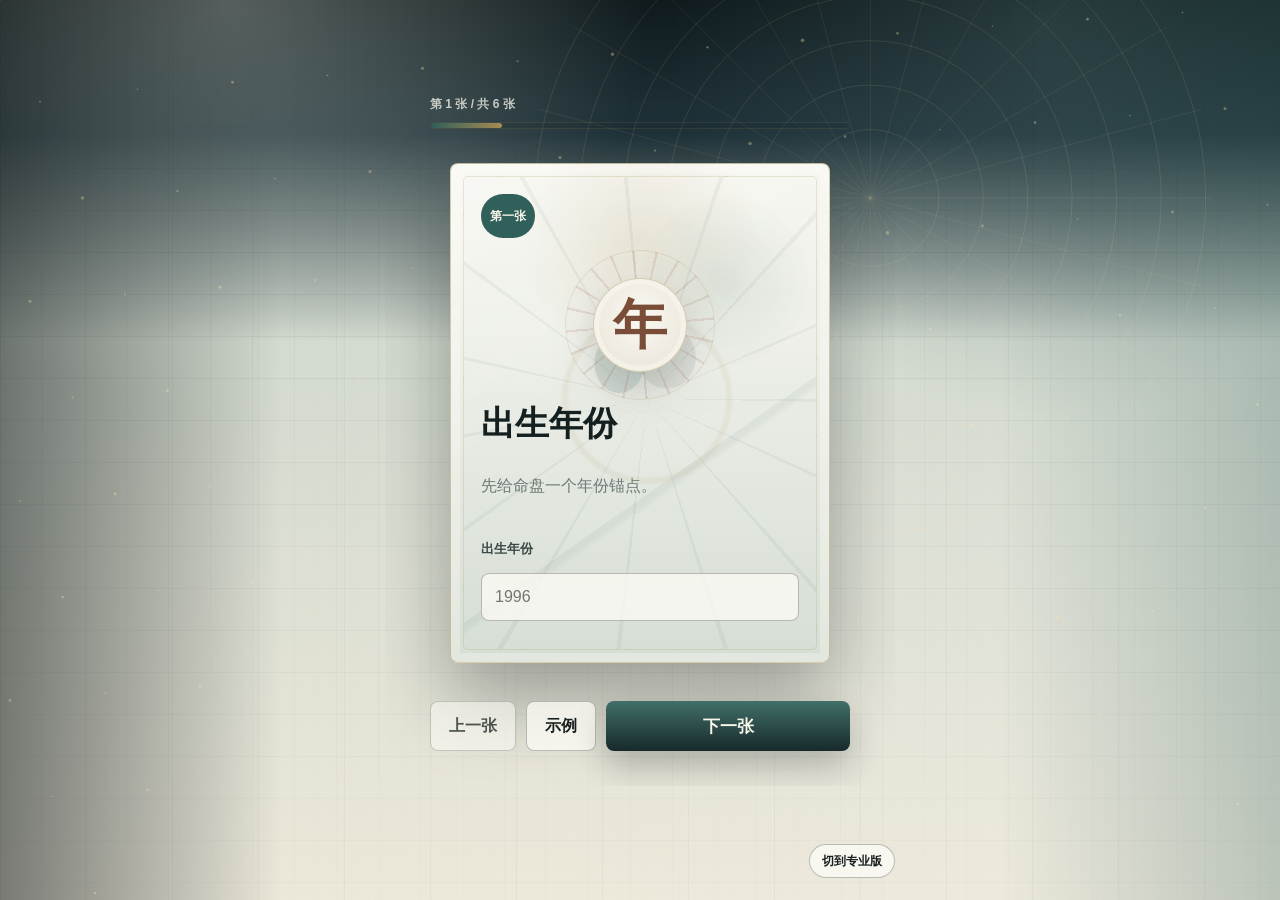
==== commit 80559d9c: "Improve MingLi mobile reading flow" ====
--- a/index.html
+++ b/index.html
@@ -115,6 +115,24 @@
             </label>
           </article>
 
+          <article class="question-card" data-field="concern">
+            <span class="card-mark" aria-hidden="true"></span>
+            <span class="step-kicker">第六张</span>
+            <h3>这次想问</h3>
+            <p>先看你最在意的部分，其他签也会完整保留。</p>
+            <label class="field">
+              <span>本次重点</span>
+              <select id="mainConcern" name="concern">
+                <option value="overview">先看整体</option>
+                <option value="future">未来运势</option>
+                <option value="wealth">财富事业</option>
+                <option value="relationship">姻缘关系</option>
+                <option value="remedy">怎么改运</option>
+                <option value="oracle">抽一段签文</option>
+              </select>
+            </label>
+          </article>
+
           <article class="question-card" data-field="hour">
             <span class="card-mark" aria-hidden="true"></span>
             <span class="step-kicker">专业校准</span>
--- a/styles.css
+++ b/styles.css
@@ -568,6 +568,12 @@
   --card-glyph: "名";
   --card-ink: #8f3f32;
   --card-wash: rgba(143, 63, 50, 0.12);
+}
+
+.question-card[data-field="concern"] {
+  --card-glyph: "问";
+  --card-ink: #6d5630;
+  --card-wash: rgba(169, 142, 85, 0.16);
 }
 
 .question-card[data-field="minute"] {
@@ -1150,6 +1156,51 @@
   transform: scale(1.1);
 }
 
+.data-flight-layer {
+  position: absolute;
+  inset: 0;
+  z-index: 6;
+  pointer-events: none;
+}
+
+.data-token {
+  position: absolute;
+  left: 50%;
+  top: 50%;
+  display: grid;
+  min-width: 64px;
+  gap: 2px;
+  padding: 8px 10px;
+  color: #fbfaf4;
+  background:
+    linear-gradient(145deg, rgba(255, 255, 255, 0.12), transparent),
+    rgba(10, 22, 23, 0.9);
+  border: 1px solid rgba(232, 218, 178, 0.38);
+  border-radius: 8px;
+  box-shadow: 0 14px 28px rgba(8, 17, 19, 0.28), 0 0 22px rgba(232, 218, 178, 0.08);
+  opacity: 0;
+  text-align: center;
+  transform: translate(var(--start-x), var(--start-y)) scale(0.92);
+  animation: dataTokenFly 1600ms var(--deal) var(--flight-delay, 0ms) both;
+}
+
+.data-token b {
+  color: var(--gold);
+  font-size: 12px;
+  line-height: 1;
+}
+
+.data-token em {
+  max-width: 96px;
+  overflow: hidden;
+  font-size: 13px;
+  font-style: normal;
+  font-weight: 900;
+  line-height: 1.25;
+  text-overflow: ellipsis;
+  white-space: nowrap;
+}
+
 .astrolabe::before,
 .astrolabe::after {
   position: absolute;
@@ -1276,10 +1327,173 @@
   animation-delay: 320ms;
 }
 
+.ring-item.is-computing {
+  animation: ringCompute 720ms var(--deal) var(--compute-delay, 0ms) both;
+}
+
+.plate-center.is-computing {
+  animation: centerCompute 980ms ease-in-out infinite alternate;
+}
+
 .quick-facts {
   display: grid;
   gap: 10px;
   align-content: start;
+}
+
+.calc-live-panel {
+  position: relative;
+  display: grid;
+  gap: 13px;
+  padding: 16px;
+  overflow: hidden;
+  color: #fbfaf4;
+  background:
+    radial-gradient(circle at 86% 12%, rgba(232, 218, 178, 0.16), transparent 28%),
+    linear-gradient(145deg, rgba(49, 95, 89, 0.94), rgba(8, 17, 19, 0.95));
+  border: 1px solid rgba(232, 218, 178, 0.24);
+  border-radius: var(--radius);
+  box-shadow: 0 18px 42px rgba(8, 17, 19, 0.18), inset 0 0 0 1px rgba(255, 255, 255, 0.05);
+  animation: calcPanelIn 520ms var(--deal) both;
+}
+
+.calc-live-panel::before {
+  position: absolute;
+  inset: 10px;
+  pointer-events: none;
+  border: 1px solid rgba(232, 218, 178, 0.1);
+  border-radius: 6px;
+  content: "";
+}
+
+.calc-live-panel > * {
+  position: relative;
+  z-index: 1;
+}
+
+.calc-live-head {
+  display: flex;
+  align-items: center;
+  justify-content: space-between;
+  gap: 12px;
+}
+
+.calc-live-head span {
+  color: rgba(232, 218, 178, 0.76);
+  font-size: 12px;
+  font-weight: 900;
+}
+
+.calc-live-head strong {
+  color: #fbfaf4;
+  font-size: 15px;
+}
+
+.calc-progress {
+  height: 8px;
+  overflow: hidden;
+  background: rgba(251, 250, 244, 0.1);
+  border: 1px solid rgba(232, 218, 178, 0.14);
+  border-radius: 999px;
+}
+
+.calc-progress span {
+  display: block;
+  height: 100%;
+  background: linear-gradient(90deg, var(--jade), var(--gold));
+  border-radius: inherit;
+  transition: width 520ms var(--deal);
+}
+
+.calc-log {
+  display: grid;
+  gap: 8px;
+}
+
+.calc-log p {
+  display: grid;
+  grid-template-columns: 36px minmax(0, 1fr);
+  gap: 9px;
+  align-items: center;
+  margin: 0;
+  padding: 8px 10px;
+  color: rgba(251, 250, 244, 0.52);
+  background: rgba(251, 250, 244, 0.055);
+  border: 1px solid rgba(232, 218, 178, 0.1);
+  border-radius: 7px;
+  font-size: 13px;
+  line-height: 1.45;
+  transition: color 260ms ease, background 260ms ease, border-color 260ms ease, transform 260ms var(--deal);
+}
+
+.calc-log p b {
+  display: grid;
+  width: 30px;
+  height: 30px;
+  place-items: center;
+  color: rgba(232, 218, 178, 0.68);
+  background: rgba(251, 250, 244, 0.08);
+  border-radius: 50%;
+  font-size: 11px;
+}
+
+.calc-log p.active,
+.calc-log p.done {
+  color: #fbfaf4;
+  border-color: rgba(232, 218, 178, 0.22);
+  transform: translateX(2px);
+}
+
+.calc-log p.active {
+  background: rgba(232, 218, 178, 0.13);
+}
+
+.calc-log p.done {
+  background: rgba(49, 95, 89, 0.34);
+}
+
+.element-scan {
+  display: grid;
+  gap: 7px;
+  opacity: 0;
+  transform: translateY(8px);
+  transition: opacity 360ms ease, transform 360ms var(--deal);
+}
+
+.calc-live-panel.show-elements .element-scan {
+  opacity: 1;
+  transform: translateY(0);
+}
+
+.element-scan span {
+  display: grid;
+  grid-template-columns: 22px minmax(0, 1fr) 38px;
+  gap: 8px;
+  align-items: center;
+  color: rgba(251, 250, 244, 0.78);
+  font-size: 12px;
+  font-weight: 900;
+}
+
+.element-scan i {
+  display: block;
+  height: 6px;
+  overflow: hidden;
+  background: rgba(251, 250, 244, 0.12);
+  border-radius: 999px;
+}
+
+.element-scan i::before {
+  display: block;
+  width: 0;
+  height: 100%;
+  background: var(--scan-color);
+  border-radius: inherit;
+  content: "";
+}
+
+.element-scan span.is-active i::before {
+  animation: scanFill 780ms var(--deal) var(--scan-delay, 0ms) both;
 }
 
 .fact {
@@ -1845,6 +2059,68 @@
   100% {
     transform: scale(1.1) rotateX(0deg);
     filter: brightness(1);
+  }
+}
+
+@keyframes dataTokenFly {
+  0% {
+    opacity: 0;
+    transform: translate(var(--start-x), var(--start-y)) scale(0.92);
+  }
+  18% {
+    opacity: 1;
+  }
+  68% {
+    opacity: 1;
+    transform: translate(0, 0) scale(1);
+  }
+  100% {
+    opacity: 0;
+    transform: translate(0, 0) scale(0.38);
+  }
+}
+
+@keyframes calcPanelIn {
+  from {
+    opacity: 0;
+    transform: translateX(22px) scale(0.98);
+  }
+  to {
+    opacity: 1;
+    transform: translateX(0) scale(1);
+  }
+}
+
+@keyframes ringCompute {
+  0% {
+    opacity: 0.4;
+    transform: translate(-50%, -50%) scale(0.72);
+  }
+  58% {
+    opacity: 1;
+    transform: translate(-50%, -50%) scale(1.08);
+  }
+  100% {
+    opacity: 1;
+    transform: translate(-50%, -50%) scale(1);
+  }
+}
+
+@keyframes centerCompute {
+  from {
+    box-shadow: 0 16px 30px rgba(8, 17, 19, 0.32), 0 0 0 rgba(232, 218, 178, 0);
+  }
+  to {
+    box-shadow: 0 16px 30px rgba(8, 17, 19, 0.32), 0 0 34px rgba(232, 218, 178, 0.34);
+  }
+}
+
+@keyframes scanFill {
+  from {
+    width: 0;
+  }
+  to {
+    width: var(--scan-width);
   }
 }
 
@@ -2706,19 +2982,14 @@
   animation: reportPageIn 520ms var(--deal) both;
 }
 
-.result-deck.turn-next .report-section.is-current {
-  transform-origin: right center;
-  animation: bookPageNext 520ms var(--deal) both;
-}
-
-.result-deck.turn-prev .report-section.is-current {
-  transform-origin: left center;
-  animation: bookPagePrev 520ms var(--deal) both;
-}
-
-.result-deck.turn-next .report-section.is-current::after,
-.result-deck.turn-prev .report-section.is-current::after {
-  animation: pageSheen 620ms ease both;
+.result-deck.turn-next .result-page-frame > .report-section.is-current {
+  transform-origin: 50% 0;
+  animation: plaqueSwapNext 520ms var(--deal) both;
+}
+
+.result-deck.turn-prev .result-page-frame > .report-section.is-current {
+  transform-origin: 50% 0;
+  animation: plaqueSwapPrev 520ms var(--deal) both;
 }
 
 .swipe-hint {
@@ -3211,47 +3482,6 @@
   to {
     opacity: 1;
     transform: translateY(0) scale(1);
-  }
-}
-
-@keyframes bookPageNext {
-  0% {
-    opacity: 0;
-    transform: translateX(28px) skewY(-3deg) scale(0.992);
-  }
-  58% {
-    opacity: 1;
-    transform: translateX(0) skewY(1deg) scale(1);
-  }
-  100% {
-    opacity: 1;
-    transform: none;
-  }
-}
-
-@keyframes bookPagePrev {
-  0% {
-    opacity: 0;
-    transform: translateX(-28px) skewY(3deg) scale(0.992);
-  }
-  58% {
-    opacity: 1;
-    transform: translateX(0) skewY(-1deg) scale(1);
-  }
-  100% {
-    opacity: 1;
-    transform: none;
-  }
-}
-
-@keyframes pageSheen {
-  0% {
-    opacity: 0.95;
-    transform: translateX(-8%) rotate(0deg);
-  }
-  100% {
-    opacity: 0.18;
-    transform: translateX(18%) rotate(0deg);
   }
 }
 
@@ -3935,6 +4165,7 @@
   position: relative;
   min-height: min(690px, calc(100svh - 292px));
   perspective: 1700px;
+  transform-style: preserve-3d;
 }
 
 .result-page-frame::before {
@@ -3950,7 +4181,13 @@
   opacity: 0.72;
 }
 
+.result-page-frame::after {
+  content: none;
+}
+
 .result-page-frame .report-section.section {
+  position: relative;
+  z-index: 2;
   min-height: min(640px, calc(100svh - 330px));
   padding: clamp(24px, 3.8vw, 42px);
   overflow: hidden;
@@ -3963,6 +4200,7 @@
     0 28px 66px rgba(0, 0, 0, 0.28),
     inset 16px 0 28px rgba(111, 96, 63, 0.08),
     inset -1px 0 0 rgba(255, 255, 255, 0.54);
+  transform-origin: left center;
 }
 
 .result-page-frame .report-section.section::before {
@@ -3989,11 +4227,11 @@
 }
 
 .result-deck.turn-next .report-section.is-current {
-  animation: bookPageNext 820ms var(--deal) both;
+  animation: plaqueSwapNext 520ms var(--deal) both;
 }
 
 .result-deck.turn-prev .report-section.is-current {
-  animation: bookPagePrev 820ms var(--deal) both;
+  animation: plaqueSwapPrev 520ms var(--deal) both;
 }
 
 .report-scene {
@@ -4393,42 +4631,6 @@
   }
 }
 
-@keyframes bookPageNext {
-  0% {
-    opacity: 0;
-    transform: translateX(46px) rotateY(-18deg) skewY(-2deg) scale(0.985);
-    filter: brightness(0.95);
-  }
-  62% {
-    opacity: 1;
-    transform: translateX(0) rotateY(2deg) skewY(0.7deg) scale(1);
-    filter: brightness(1.02);
-  }
-  100% {
-    opacity: 1;
-    transform: none;
-    filter: none;
-  }
-}
-
-@keyframes bookPagePrev {
-  0% {
-    opacity: 0;
-    transform: translateX(-46px) rotateY(18deg) skewY(2deg) scale(0.985);
-    filter: brightness(0.95);
-  }
-  62% {
-    opacity: 1;
-    transform: translateX(0) rotateY(-2deg) skewY(-0.7deg) scale(1);
-    filter: brightness(1.02);
-  }
-  100% {
-    opacity: 1;
-    transform: none;
-    filter: none;
-  }
-}
-
 @media (max-width: 660px) {
   body.stage-result .page {
     width: 100%;
@@ -4478,6 +4680,7 @@
 
   .result-page-frame {
     min-height: auto;
+    perspective: 1300px;
   }
 
   .result-page-frame::before {
@@ -4485,9 +4688,13 @@
     right: 12%;
   }
 
+  .result-page-frame::after {
+    content: none;
+  }
+
   .result-page-frame .report-section.section {
     min-height: calc(100svh - 348px);
-    padding: 18px 14px 106px;
+    padding: 18px 14px 106px 18px;
     border-radius: var(--radius);
   }
 
@@ -4563,6 +4770,1771 @@
   }
 }
 
+/* 悬挂命牌：用轻量换牌动效承载结果页。 */
+.plaque-stage {
+  min-height: min(700px, calc(100svh - 284px));
+  padding-top: 76px;
+  perspective: 1050px;
+  transform-style: preserve-3d;
+  isolation: isolate;
+}
+
+.plaque-stage::before {
+  left: 11%;
+  right: 11%;
+  bottom: -12px;
+  height: 38px;
+  background: radial-gradient(ellipse, rgba(0, 0, 0, 0.36), transparent 70%);
+  filter: none;
+  opacity: 0.68;
+}
+
+.plaque-stage::after {
+  content: none;
+}
+
+.plaque-beam,
+.plaque-cord,
+.plaque-ring,
+.plaque-tassel,
+.plaque-shadow {
+  position: absolute;
+  pointer-events: none;
+}
+
+.plaque-beam {
+  left: 5%;
+  right: 5%;
+  top: 18px;
+  z-index: 5;
+  height: 24px;
+  background:
+    linear-gradient(180deg, rgba(255, 250, 224, 0.22), transparent 44%),
+    repeating-linear-gradient(90deg, rgba(255, 255, 255, 0.04) 0 11px, transparent 11px 32px),
+    linear-gradient(90deg, #321e19, #6f3f30 18%, #2d1b17 50%, #7b4d38 82%, #301d18);
+  border: 1px solid rgba(232, 218, 178, 0.32);
+  border-radius: 999px;
+  box-shadow: 0 16px 34px rgba(0, 0, 0, 0.3), inset 0 -6px 12px rgba(0, 0, 0, 0.2);
+}
+
+.plaque-beam::before,
+.plaque-beam::after {
+  position: absolute;
+  top: 50%;
+  width: 18px;
+  height: 18px;
+  background:
+    radial-gradient(circle, rgba(255, 248, 218, 0.76) 0 22%, transparent 24%),
+    radial-gradient(circle, rgba(169, 142, 85, 0.85), rgba(91, 62, 30, 0.92));
+  border-radius: 50%;
+  box-shadow: 0 0 0 3px rgba(232, 218, 178, 0.12);
+  content: "";
+  transform: translateY(-50%);
+}
+
+.plaque-beam::before {
+  left: 16%;
+}
+
+.plaque-beam::after {
+  right: 16%;
+}
+
+.plaque-cord {
+  top: 35px;
+  z-index: 4;
+  width: 2px;
+  height: 76px;
+  background: linear-gradient(180deg, rgba(232, 218, 178, 0.84), rgba(143, 63, 50, 0.58));
+  box-shadow: 0 0 0 1px rgba(42, 30, 24, 0.24), 0 0 12px rgba(232, 218, 178, 0.18);
+}
+
+.cord-left {
+  left: 21%;
+  transform: rotate(-7deg);
+  transform-origin: top center;
+}
+
+.cord-right {
+  right: 21%;
+  transform: rotate(7deg);
+  transform-origin: top center;
+}
+
+.plaque-ring {
+  top: 93px;
+  z-index: 6;
+  width: 22px;
+  height: 22px;
+  border: 3px solid rgba(185, 151, 74, 0.82);
+  border-radius: 50%;
+  box-shadow: inset 0 0 0 1px rgba(255, 250, 224, 0.24), 0 10px 18px rgba(0, 0, 0, 0.22);
+}
+
+.ring-left {
+  left: calc(21% - 10px);
+}
+
+.ring-right {
+  right: calc(21% - 10px);
+}
+
+.plaque-tassel {
+  top: 105px;
+  z-index: 1;
+  width: 18px;
+  height: 72px;
+  background:
+    linear-gradient(90deg, transparent 0 18%, rgba(232, 218, 178, 0.78) 18% 26%, transparent 26% 38%, rgba(143, 63, 50, 0.86) 38% 62%, transparent 62% 74%, rgba(232, 218, 178, 0.58) 74% 82%, transparent 82%),
+    linear-gradient(180deg, rgba(143, 63, 50, 0.92), rgba(91, 34, 31, 0.22));
+  border-radius: 999px 999px 6px 6px;
+  opacity: 0.68;
+  transform-origin: top center;
+}
+
+.plaque-tassel::before {
+  position: absolute;
+  left: 50%;
+  top: -8px;
+  width: 16px;
+  height: 12px;
+  background: radial-gradient(ellipse, rgba(232, 218, 178, 0.9), rgba(143, 63, 50, 0.84));
+  border-radius: 50%;
+  content: "";
+  transform: translateX(-50%);
+}
+
+.tassel-left {
+  left: calc(21% - 8px);
+}
+
+.tassel-right {
+  right: calc(21% - 8px);
+}
+
+.plaque-shadow {
+  left: 13%;
+  right: 13%;
+  bottom: -18px;
+  z-index: 0;
+  height: 46px;
+  background: radial-gradient(ellipse, rgba(0, 0, 0, 0.3), transparent 72%);
+  opacity: 0.72;
+}
+
+.plaque-stage .report-section.section {
+  display: none;
+  min-height: min(630px, calc(100svh - 342px));
+  padding: clamp(24px, 3.5vw, 40px);
+  overflow: hidden;
+  background:
+    radial-gradient(circle at 72% 18%, var(--theme-glow, rgba(169, 142, 85, 0.18)), transparent 28%) padding-box,
+    linear-gradient(145deg, rgba(51, 83, 77, 0.96), rgba(8, 18, 18, 0.98) 52%, rgba(65, 36, 29, 0.94)) padding-box,
+    linear-gradient(135deg, rgba(232, 218, 178, 0.88), rgba(49, 95, 89, 0.48) 46%, rgba(143, 63, 50, 0.52)) border-box;
+  border: 2px solid transparent;
+  border-radius: 8px;
+  box-shadow:
+    0 28px 62px rgba(0, 0, 0, 0.26),
+    inset 0 0 0 10px rgba(232, 218, 178, 0.045),
+    inset 0 0 0 1px rgba(255, 255, 255, 0.12);
+  opacity: 0;
+  transform: translateY(18px) rotateX(-3deg) scale(0.988);
+  transform-origin: 50% 0;
+  transform-style: preserve-3d;
+  will-change: transform, opacity;
+}
+
+.plaque-stage .report-section.section::before {
+  left: clamp(18px, 3vw, 28px);
+  top: clamp(18px, 3vw, 28px);
+  width: 38px;
+  height: 38px;
+  background:
+    linear-gradient(145deg, rgba(255, 255, 255, 0.12), transparent),
+    var(--cinnabar);
+  border-color: rgba(232, 218, 178, 0.54);
+  border-radius: 50%;
+  box-shadow: 0 12px 24px rgba(143, 63, 50, 0.2), 0 0 0 6px rgba(143, 63, 50, 0.08);
+}
+
+.plaque-stage .report-section.section::after {
+  inset: 12px;
+  z-index: 0;
+  width: auto;
+  height: auto;
+  pointer-events: none;
+  background:
+    linear-gradient(rgba(232, 218, 178, 0.075) 1px, transparent 1px),
+    linear-gradient(90deg, rgba(232, 218, 178, 0.05) 1px, transparent 1px),
+    radial-gradient(circle at 86% 12%, rgba(255, 255, 255, 0.07), transparent 28%);
+  background-size: 28px 28px, 28px 28px, auto;
+  border: 1px solid rgba(232, 218, 178, 0.16);
+  border-radius: 6px;
+  content: "";
+  opacity: 0.7;
+}
+
+.plaque-stage .report-section.is-current {
+  display: block;
+  opacity: 1;
+  transform: translateY(0) rotateX(0) scale(1);
+  animation: plaqueDropIn 560ms var(--deal) both;
+}
+
+.result-deck.turn-next .plaque-stage .report-section.is-current {
+  animation: plaqueSwapNext 520ms var(--deal) both;
+}
+
+.result-deck.turn-prev .plaque-stage .report-section.is-current {
+  animation: plaqueSwapPrev 520ms var(--deal) both;
+}
+
+.result-deck.turn-next .plaque-tassel,
+.result-deck.turn-prev .plaque-tassel {
+  animation: tasselSwing 700ms ease both;
+}
+
+.result-deck.turn-prev .plaque-tassel {
+  animation-direction: reverse;
+}
+
+.plaque-stage .report-section[data-theme="overview"],
+.plaque-stage .report-section[data-theme="reading"] {
+  --theme-glow: rgba(49, 95, 89, 0.18);
+}
+
+.plaque-stage .report-section[data-theme="pillars"] {
+  --theme-glow: rgba(49, 95, 89, 0.2);
+}
+
+.plaque-stage .report-section[data-theme="calibration"] {
+  --theme-glow: rgba(49, 87, 105, 0.18);
+}
+
+.plaque-stage .report-section[data-theme="elements"],
+.plaque-stage .report-section[data-theme="remedy"] {
+  --theme-glow: rgba(49, 95, 89, 0.22);
+}
+
+.plaque-stage .report-section[data-theme="future"] {
+  --theme-glow: rgba(49, 87, 105, 0.22);
+}
+
+.plaque-stage .report-section[data-theme="wealth"] {
+  --theme-glow: rgba(169, 142, 85, 0.26);
+}
+
+.plaque-stage .report-section[data-theme="relationship"] {
+  --theme-glow: rgba(143, 63, 50, 0.22);
+}
+
+.plaque-stage .report-section[data-theme="oracle"] {
+  --theme-glow: rgba(143, 63, 50, 0.18);
+}
+
+.plaque-stage .report-scene {
+  height: clamp(122px, 17vw, 170px);
+  margin: 0 0 20px;
+  border-color: rgba(232, 218, 178, 0.22);
+  border-radius: 6px;
+  box-shadow: inset 0 0 0 1px rgba(251, 250, 244, 0.08), 0 12px 26px rgba(8, 17, 19, 0.1);
+}
+
+.plaque-stage .report-section h3 {
+  color: #fbfaf4;
+  text-shadow: 0 12px 30px rgba(0, 0, 0, 0.34);
+}
+
+.plaque-stage .report-section h3::after {
+  background: linear-gradient(90deg, rgba(232, 218, 178, 0.72), transparent);
+}
+
+.plaque-stage .insight,
+.plaque-stage .calc-card,
+.plaque-stage .pillar,
+.plaque-stage .oracle-card {
+  background:
+    linear-gradient(145deg, rgba(255, 255, 255, 0.58), transparent 36%),
+    rgba(251, 250, 244, 0.84);
+  border-color: rgba(232, 218, 178, 0.22);
+}
+
+.plaque-stage .scene-overview,
+.plaque-stage .scene-reading {
+  background:
+    radial-gradient(ellipse at 42% 44%, rgba(232, 218, 178, 0.2), transparent 38%),
+    linear-gradient(135deg, rgba(49, 95, 89, 0.86), rgba(10, 22, 23, 0.86));
+}
+
+.plaque-stage .scene-pillars {
+  background:
+    linear-gradient(90deg, rgba(232, 218, 178, 0.08) 0 1px, transparent 1px 25%),
+    linear-gradient(135deg, rgba(35, 72, 63, 0.92), rgba(13, 28, 28, 0.88));
+}
+
+.plaque-stage .scene-calibration {
+  background:
+    radial-gradient(circle at 58% 48%, rgba(232, 218, 178, 0.18), transparent 42%),
+    conic-gradient(from -18deg at 58% 50%, rgba(232, 218, 178, 0.14), transparent 18%, rgba(49, 87, 105, 0.26), transparent 55%),
+    rgba(10, 22, 23, 0.86);
+}
+
+.plaque-stage .scene-elements,
+.plaque-stage .scene-remedy {
+  background:
+    radial-gradient(circle at 50% 50%, rgba(232, 218, 178, 0.14), transparent 44%),
+    repeating-conic-gradient(from 9deg, rgba(232, 218, 178, 0.12) 0 1deg, transparent 1deg 18deg),
+    rgba(8, 22, 20, 0.88);
+}
+
+.plaque-stage .scene-future {
+  background:
+    radial-gradient(circle at 74% 28%, rgba(232, 218, 178, 0.28), transparent 18%),
+    linear-gradient(145deg, rgba(18, 42, 50, 0.92), rgba(8, 17, 19, 0.88));
+}
+
+.plaque-stage .scene-wealth {
+  background:
+    radial-gradient(circle at 72% 36%, rgba(232, 218, 178, 0.24), transparent 36%),
+    linear-gradient(135deg, rgba(106, 80, 39, 0.82), rgba(22, 32, 27, 0.9));
+}
+
+.plaque-stage .scene-relationship {
+  background:
+    radial-gradient(ellipse at 42% 40%, rgba(143, 63, 50, 0.24), transparent 38%),
+    linear-gradient(135deg, rgba(64, 32, 32, 0.92), rgba(17, 25, 25, 0.88));
+}
+
+.plaque-stage .scene-oracle {
+  background:
+    radial-gradient(circle at 50% 50%, rgba(143, 63, 50, 0.32), transparent 28%),
+    linear-gradient(135deg, rgba(38, 27, 22, 0.92), rgba(10, 22, 23, 0.88));
+}
+
+.plaque-stage .report-section.is-current[data-theme="overview"] .scene-piece,
+.plaque-stage .report-section.is-current[data-theme="reading"] .scene-piece {
+  animation: starPulse 2.2s ease-in-out infinite alternate;
+}
+
+.plaque-stage .report-section.is-current[data-theme="pillars"] .scene-piece {
+  animation: bambooSlip 3.4s ease-in-out infinite alternate;
+}
+
+.plaque-stage .report-section.is-current[data-theme="calibration"] .scene-disc {
+  animation: slowTurn 20s linear infinite;
+}
+
+.plaque-stage .report-section.is-current[data-theme="future"] .scene-piece {
+  animation: starPulse 1.8s ease-in-out infinite alternate;
+}
+
+.plaque-stage .report-section.is-current[data-theme="wealth"] .scene-piece {
+  animation: coinRise 3.2s ease-in-out infinite alternate;
+}
+
+.plaque-stage .report-section.is-current[data-theme="relationship"] .scene-piece {
+  animation: silkBreathe 3.6s ease-in-out infinite alternate;
+}
+
+.plaque-stage .report-section.is-current[data-theme="elements"] .scene-disc,
+.plaque-stage .report-section.is-current[data-theme="remedy"] .scene-disc {
+  animation: slowTurn 24s linear infinite;
+}
+
+.plaque-stage .report-section.is-current[data-theme="oracle"] .scene-disc {
+  animation: sealPulse 2.8s ease-in-out infinite alternate;
+}
+
+.plaque-stage .plain-guide {
+  background:
+    linear-gradient(145deg, rgba(255, 255, 255, 0.58), transparent 36%),
+    rgba(251, 250, 244, 0.78);
+  border-color: rgba(169, 142, 85, 0.22);
+}
+
+.plaque-stage .report-page-signature {
+  background:
+    linear-gradient(90deg, rgba(169, 142, 85, 0.14), transparent),
+    rgba(251, 250, 244, 0.56);
+  border-color: rgba(169, 142, 85, 0.2);
+  border-radius: 6px;
+}
+
+.result-deck .constellation-stage {
+  min-height: 132px;
+}
+
+@keyframes plaqueDropIn {
+  from {
+    opacity: 0;
+    transform: translateY(-18px) rotateX(-7deg) scale(0.985);
+  }
+  62% {
+    opacity: 1;
+    transform: translateY(4px) rotateX(2deg) scale(1);
+  }
+  to {
+    opacity: 1;
+    transform: translateY(0) rotateX(0) scale(1);
+  }
+}
+
+@keyframes plaqueSwapNext {
+  from {
+    opacity: 0;
+    transform: translateX(28px) translateY(-10px) rotateZ(1.4deg) scale(0.988);
+  }
+  70% {
+    opacity: 1;
+    transform: translateX(-3px) translateY(2px) rotateZ(-0.45deg) scale(1);
+  }
+  to {
+    opacity: 1;
+    transform: translateX(0) translateY(0) rotateZ(0) scale(1);
+  }
+}
+
+@keyframes plaqueSwapPrev {
+  from {
+    opacity: 0;
+    transform: translateX(-28px) translateY(-10px) rotateZ(-1.4deg) scale(0.988);
+  }
+  70% {
+    opacity: 1;
+    transform: translateX(3px) translateY(2px) rotateZ(0.45deg) scale(1);
+  }
+  to {
+    opacity: 1;
+    transform: translateX(0) translateY(0) rotateZ(0) scale(1);
+  }
+}
+
+@keyframes tasselSwing {
+  0% {
+    transform: rotate(0deg);
+  }
+  32% {
+    transform: rotate(7deg);
+  }
+  64% {
+    transform: rotate(-4deg);
+  }
+  100% {
+    transform: rotate(0deg);
+  }
+}
+
+@keyframes starPulse {
+  from {
+    opacity: 0.58;
+    translate: 0 0;
+  }
+  to {
+    opacity: 1;
+    translate: 0 -7px;
+  }
+}
+
+@keyframes bambooSlip {
+  from {
+    opacity: 0.74;
+    translate: 0 4px;
+  }
+  to {
+    opacity: 1;
+    translate: 0 -6px;
+  }
+}
+
+@keyframes coinRise {
+  from {
+    opacity: 0.76;
+    translate: 0 8px;
+  }
+  to {
+    opacity: 1;
+    translate: 0 -8px;
+  }
+}
+
+@keyframes silkBreathe {
+  from {
+    opacity: 0.62;
+    translate: 0 3px;
+  }
+  to {
+    opacity: 0.96;
+    translate: 0 -5px;
+  }
+}
+
+@keyframes sealPulse {
+  from {
+    opacity: 0.72;
+    scale: 0.97;
+  }
+  to {
+    opacity: 1;
+    scale: 1.03;
+  }
+}
+
+@media (max-width: 660px) {
+  .result-deck .constellation-stage {
+    display: none;
+  }
+
+  body.stage-result .swipe-hint {
+    top: 72px;
+    right: 16px;
+    bottom: auto;
+    left: auto;
+    color: rgba(239, 240, 230, 0.78);
+    background: rgba(10, 22, 23, 0.82);
+    border-color: rgba(232, 218, 178, 0.22);
+    transform: none;
+  }
+
+  .plaque-stage {
+    min-height: auto;
+    padding-top: 58px;
+    perspective: 900px;
+  }
+
+  .plaque-beam {
+    left: 3%;
+    right: 3%;
+    top: 15px;
+    height: 20px;
+  }
+
+  .plaque-cord {
+    top: 32px;
+    height: 56px;
+  }
+
+  .cord-left {
+    left: 19%;
+  }
+
+  .cord-right {
+    right: 19%;
+  }
+
+  .plaque-ring {
+    top: 76px;
+    width: 18px;
+    height: 18px;
+    border-width: 2px;
+  }
+
+  .ring-left {
+    left: calc(19% - 8px);
+  }
+
+  .ring-right {
+    right: calc(19% - 8px);
+  }
+
+  .plaque-tassel {
+    top: 86px;
+    width: 14px;
+    height: 46px;
+  }
+
+  .tassel-left {
+    left: calc(19% - 6px);
+  }
+
+  .tassel-right {
+    right: calc(19% - 6px);
+  }
+
+  .plaque-stage .report-section.section {
+    min-height: calc(100svh - 224px);
+    padding: 16px 14px 106px;
+    border-width: 1px;
+  }
+
+  .plaque-stage .report-section.section::after {
+    inset: 8px;
+  }
+
+  .plaque-stage .report-scene {
+    height: 114px;
+    margin-bottom: 15px;
+  }
+}
+
+/* 命境面板：每一页一个独立命理场景。 */
+.result-ritual-stage {
+  position: relative;
+  min-height: min(720px, calc(100svh - 286px));
+  touch-action: pan-y;
+  isolation: isolate;
+}
+
+.result-ritual-stage::before {
+  position: absolute;
+  left: 8%;
+  right: 8%;
+  bottom: -12px;
+  height: 42px;
+  pointer-events: none;
+  background: radial-gradient(ellipse, rgba(0, 0, 0, 0.34), transparent 70%);
+  content: "";
+  opacity: 0.7;
+}
+
+.ritual-aura,
+.ritual-rail,
+.ritual-corner {
+  position: absolute;
+  pointer-events: none;
+}
+
+.ritual-aura {
+  inset: 6% 4% 4%;
+  z-index: 0;
+  background:
+    radial-gradient(circle at 22% 18%, rgba(232, 218, 178, 0.12), transparent 22%),
+    radial-gradient(circle at 82% 16%, rgba(49, 95, 89, 0.22), transparent 30%);
+  opacity: 0.8;
+}
+
+.ritual-rail {
+  left: 4%;
+  right: 4%;
+  z-index: 3;
+  height: 1px;
+  background: linear-gradient(90deg, transparent, rgba(232, 218, 178, 0.62), transparent);
+}
+
+.rail-top {
+  top: 16px;
+}
+
+.rail-bottom {
+  bottom: 18px;
+}
+
+.ritual-corner {
+  z-index: 4;
+  width: 54px;
+  height: 54px;
+  border-color: rgba(232, 218, 178, 0.52);
+  opacity: 0.8;
+}
+
+.corner-a {
+  left: 10px;
+  top: 10px;
+  border-top: 1px solid;
+  border-left: 1px solid;
+}
+
+.corner-b {
+  right: 10px;
+  bottom: 12px;
+  border-right: 1px solid;
+  border-bottom: 1px solid;
+}
+
+.result-ritual-stage .report-section.section {
+  --theme-main: #315f59;
+  --theme-deep: #071213;
+  --theme-accent: #a98e55;
+  --theme-glow: rgba(169, 142, 85, 0.2);
+  --theme-symbol: "命";
+  position: relative;
+  z-index: 2;
+  display: none;
+  grid-template-rows: auto minmax(0, 1fr);
+  gap: 16px;
+  min-height: min(680px, calc(100svh - 316px));
+  padding: clamp(18px, 3vw, 28px);
+  overflow: hidden;
+  color: #fbfaf4;
+  background:
+    radial-gradient(circle at 76% 16%, var(--theme-glow), transparent 30%),
+    linear-gradient(145deg, var(--theme-main), var(--theme-deep) 56%, #1d1512);
+  border: 1px solid rgba(232, 218, 178, 0.26);
+  border-radius: 8px;
+  box-shadow:
+    0 28px 70px rgba(0, 0, 0, 0.3),
+    inset 0 0 0 1px rgba(255, 255, 255, 0.08),
+    inset 0 0 0 10px rgba(232, 218, 178, 0.035);
+  opacity: 0;
+  transform: translateY(18px) scale(0.988);
+  will-change: transform, opacity;
+}
+
+.result-ritual-stage .report-section.section::before {
+  left: clamp(18px, 3vw, 26px);
+  top: clamp(18px, 3vw, 26px);
+  z-index: 4;
+  width: 38px;
+  height: 38px;
+  color: #fbfaf4;
+  background:
+    linear-gradient(145deg, rgba(255, 255, 255, 0.14), transparent),
+    var(--cinnabar);
+  border-color: rgba(232, 218, 178, 0.5);
+  box-shadow: 0 12px 24px rgba(0, 0, 0, 0.2), 0 0 0 6px rgba(143, 63, 50, 0.08);
+}
+
+.result-ritual-stage .report-section.section::after {
+  position: absolute;
+  right: -18px;
+  top: 54px;
+  z-index: 0;
+  width: auto;
+  height: auto;
+  color: rgba(232, 218, 178, 0.11);
+  background: none;
+  border: 0;
+  content: var(--theme-symbol);
+  font-family: Georgia, "Times New Roman", serif;
+  font-size: clamp(124px, 28vw, 260px);
+  font-weight: 900;
+  line-height: 0.8;
+  opacity: 0.7;
+}
+
+.result-ritual-stage .report-section.is-current {
+  display: grid;
+  opacity: 1;
+  transform: translateY(0) scale(1);
+  animation: ritualPanelIn 520ms var(--deal) both;
+}
+
+.result-deck.turn-next .result-ritual-stage .report-section.is-current {
+  animation: ritualSwapNext 460ms var(--deal) both;
+}
+
+.result-deck.turn-prev .result-ritual-stage .report-section.is-current {
+  animation: ritualSwapPrev 460ms var(--deal) both;
+}
+
+.result-ritual-stage .report-scene {
+  z-index: 2;
+  height: clamp(126px, 18vw, 176px);
+  margin: 0;
+  border-color: rgba(232, 218, 178, 0.2);
+  border-radius: 8px;
+  box-shadow: inset 0 0 0 1px rgba(251, 250, 244, 0.08), 0 18px 34px rgba(0, 0, 0, 0.2);
+}
+
+.result-ritual-stage .report-content {
+  position: relative;
+  z-index: 3;
+  display: grid;
+  align-content: start;
+  gap: 14px;
+  min-height: 0;
+  padding: 0 2px 94px;
+  overflow: auto;
+  scrollbar-width: none;
+}
+
+.result-ritual-stage .report-content::-webkit-scrollbar {
+  display: none;
+}
+
+.result-ritual-stage .report-content::before {
+  display: inline-grid;
+  width: fit-content;
+  min-height: 30px;
+  align-items: center;
+  padding: 4px 12px;
+  color: #fbfaf4;
+  background: rgba(251, 250, 244, 0.08);
+  border: 1px solid rgba(232, 218, 178, 0.22);
+  border-radius: 999px;
+  content: "命理总览";
+  font-size: 12px;
+  font-weight: 900;
+}
+
+.report-token span {
+  display: grid;
+  width: 24px;
+  height: 24px;
+  place-items: center;
+  color: #101918;
+  background: var(--gold);
+  border-radius: 50%;
+  font-family: Georgia, "Times New Roman", serif;
+  font-size: 11px;
+  font-weight: 900;
+}
+
+.report-token strong {
+  overflow: hidden;
+  font-size: 12px;
+  line-height: 1.25;
+  text-overflow: ellipsis;
+  white-space: nowrap;
+}
+
+.result-gate-nav {
+  position: relative;
+  z-index: 7;
+  display: grid;
+  grid-template-columns: minmax(86px, auto) minmax(0, 1fr) minmax(86px, auto);
+  gap: 10px;
+  align-items: center;
+  padding: 10px;
+  color: rgba(232, 218, 178, 0.86);
+  background: rgba(8, 17, 19, 0.64);
+  border: 1px solid rgba(232, 218, 178, 0.18);
+  border-radius: 8px;
+  box-shadow: inset 0 0 0 1px rgba(251, 250, 244, 0.04), 0 16px 34px rgba(0, 0, 0, 0.18);
+  backdrop-filter: blur(10px);
+}
+
+.result-gate {
+  position: relative;
+  min-height: 44px;
+  padding: 0 12px;
+  overflow: hidden;
+  color: #fbfaf4;
+  background:
+    radial-gradient(circle at 50% 0%, rgba(232, 218, 178, 0.16), transparent 48%),
+    linear-gradient(145deg, rgba(49, 95, 89, 0.58), rgba(8, 17, 19, 0.72));
+  border: 1px solid rgba(232, 218, 178, 0.24);
+  border-radius: 999px;
+  font-size: 13px;
+  font-weight: 900;
+  transition: transform 180ms ease, opacity 180ms ease, border-color 180ms ease;
+}
+
+.result-gate::before,
+.result-gate::after {
+  color: var(--gold);
+  font-family: Georgia, "Times New Roman", serif;
+  font-size: 18px;
+  line-height: 1;
+}
+
+.gate-prev::before {
+  margin-right: 5px;
+  content: "‹";
+}
+
+.gate-next::after {
+  margin-left: 5px;
+  content: "›";
+}
+
+.result-gate:active:not(:disabled) {
+  transform: scale(0.97);
+}
+
+.result-gate:disabled {
+  opacity: 0.34;
+}
+
+.result-gate-center {
+  display: grid;
+  gap: 3px;
+  min-width: 0;
+  text-align: center;
+}
+
+.result-gate-center strong,
+.result-gate-center em {
+  overflow: hidden;
+  text-overflow: ellipsis;
+  white-space: nowrap;
+}
+
+.result-gate-center strong {
+  color: #fbfaf4;
+  font-size: 14px;
+}
+
+.result-gate-center em {
+  color: rgba(232, 218, 178, 0.64);
+  font-size: 11px;
+  font-style: normal;
+  font-weight: 900;
+}
+
+.report-token-board {
+  display: grid;
+  grid-template-columns: repeat(2, minmax(0, 1fr));
+  gap: 9px;
+  margin-top: 2px;
+}
+
+.report-token {
+  display: grid;
+  grid-template-columns: 26px minmax(0, 1fr);
+  gap: 8px;
+  align-items: center;
+  min-height: 48px;
+  padding: 9px 10px;
+  color: rgba(251, 250, 244, 0.76);
+  background: rgba(251, 250, 244, 0.075);
+  border: 1px solid rgba(232, 218, 178, 0.16);
+  border-radius: 8px;
+  text-align: left;
+}
+
+.report-token.is-active {
+  color: #fbfaf4;
+  background:
+    radial-gradient(circle at 12% 50%, rgba(232, 218, 178, 0.2), transparent 22%),
+    rgba(232, 218, 178, 0.11);
+  border-color: rgba(232, 218, 178, 0.4);
+  box-shadow: 0 12px 26px rgba(0, 0, 0, 0.18);
+}
+
+.report-detail {
+  min-height: 168px;
+}
+
+.report-info-panel[hidden] {
+  display: none !important;
+}
+
+.report-info-panel.is-active {
+  animation: infoReveal 420ms var(--deal) both;
+}
+
+.result-ritual-stage .report-section h3 {
+  margin: 0 0 2px;
+  padding-left: 54px;
+  color: #fbfaf4;
+  text-shadow: 0 12px 28px rgba(0, 0, 0, 0.28);
+}
+
+.result-ritual-stage .report-section h3::after {
+  background: linear-gradient(90deg, var(--theme-accent), transparent);
+}
+
+.result-ritual-stage .plain-guide,
+.result-ritual-stage .insight,
+.result-ritual-stage .calc-card,
+.result-ritual-stage .pillar,
+.result-ritual-stage .oracle-card {
+  background:
+    linear-gradient(145deg, rgba(255, 255, 255, 0.12), transparent 38%),
+    linear-gradient(180deg, rgba(251, 250, 244, 0.13), rgba(251, 250, 244, 0.075));
+  border-color: rgba(232, 218, 178, 0.22);
+  border-radius: 8px;
+  box-shadow: 0 14px 30px rgba(0, 0, 0, 0.18), inset 0 0 0 1px rgba(255, 255, 255, 0.06);
+  backdrop-filter: blur(6px);
+}
+
+.result-ritual-stage .plain-guide h4,
+.result-ritual-stage .insight h4,
+.result-ritual-stage .oracle-card h4 {
+  color: #fbfaf4;
+}
+
+.result-ritual-stage .plain-guide li,
+.result-ritual-stage .insight p,
+.result-ritual-stage .calc-card p,
+.result-ritual-stage .pillar-meta,
+.result-ritual-stage .oracle-card p {
+  color: rgba(251, 250, 244, 0.78);
+}
+
+.result-ritual-stage .calc-card strong,
+.result-ritual-stage .pillar-name,
+.result-ritual-stage .element-name,
+.result-ritual-stage .element-score {
+  color: #fbfaf4;
+}
+
+.result-ritual-stage .plain-guide h4::before {
+  background: var(--theme-accent);
+  box-shadow: 0 0 0 5px rgba(232, 218, 178, 0.12);
+}
+
+.result-ritual-stage .plain-guide li::before {
+  background: var(--theme-accent);
+}
+
+.result-ritual-stage .report-page-signature {
+  margin-top: 0;
+  background: rgba(251, 250, 244, 0.08);
+  border-color: rgba(232, 218, 178, 0.22);
+}
+
+.result-ritual-stage .report-page-signature strong {
+  color: rgba(251, 250, 244, 0.84);
+}
+
+.result-ritual-stage .report-motif {
+  z-index: 1;
+  right: clamp(-18px, 2vw, 20px);
+  top: clamp(78px, 12vw, 120px);
+  opacity: 0.42;
+}
+
+.result-ritual-stage .report-section[data-theme="overview"] {
+  --theme-main: #315f59;
+  --theme-deep: #081314;
+  --theme-accent: #d1bd7c;
+  --theme-glow: rgba(49, 95, 89, 0.34);
+  --theme-symbol: "命";
+}
+
+.result-ritual-stage .report-section[data-theme="pillars"] {
+  --theme-main: #244b42;
+  --theme-deep: #081412;
+  --theme-accent: #bed4b5;
+  --theme-glow: rgba(108, 157, 112, 0.25);
+  --theme-symbol: "柱";
+}
+
+.result-ritual-stage .report-section[data-theme="calibration"] {
+  --theme-main: #315769;
+  --theme-deep: #071218;
+  --theme-accent: #d7c27f;
+  --theme-glow: rgba(49, 87, 105, 0.34);
+  --theme-symbol: "晷";
+}
+
+.result-ritual-stage .report-section[data-theme="elements"] {
+  --theme-main: #315f59;
+  --theme-deep: #081412;
+  --theme-accent: #d2bc77;
+  --theme-glow: rgba(169, 142, 85, 0.28);
+  --theme-symbol: "行";
+}
+
+.result-ritual-stage .report-section[data-theme="reading"] {
+  --theme-main: #243e3d;
+  --theme-deep: #081113;
+  --theme-accent: #d8c88e;
+  --theme-glow: rgba(232, 218, 178, 0.2);
+  --theme-symbol: "观";
+}
+
+.result-ritual-stage .report-section[data-theme="future"] {
+  --theme-main: #2d5267;
+  --theme-deep: #07121a;
+  --theme-accent: #d8c88e;
+  --theme-glow: rgba(74, 121, 154, 0.36);
+  --theme-symbol: "运";
+}
+
+.result-ritual-stage .report-section[data-theme="wealth"] {
+  --theme-main: #6d5630;
+  --theme-deep: #15130c;
+  --theme-accent: #e1c46f;
+  --theme-glow: rgba(212, 184, 91, 0.34);
+  --theme-symbol: "财";
+}
+
+.result-ritual-stage .report-section[data-theme="relationship"] {
+  --theme-main: #6c3434;
+  --theme-deep: #1a0f10;
+  --theme-accent: #d8a078;
+  --theme-glow: rgba(143, 63, 50, 0.34);
+  --theme-symbol: "缘";
+}
+
+.result-ritual-stage .report-section[data-theme="remedy"] {
+  --theme-main: #2c6658;
+  --theme-deep: #081412;
+  --theme-accent: #cad892;
+  --theme-glow: rgba(49, 95, 89, 0.34);
+  --theme-symbol: "改";
+}
+
+.result-ritual-stage .report-section[data-theme="oracle"] {
+  --theme-main: #6f332e;
+  --theme-deep: #160e0d;
+  --theme-accent: #e0c37c;
+  --theme-glow: rgba(143, 63, 50, 0.34);
+  --theme-symbol: "签";
+}
+
+.result-ritual-stage .report-section[data-theme="pillars"] .report-content::before { content: "四柱命格"; }
+.result-ritual-stage .report-section[data-theme="calibration"] .report-content::before { content: "校时日晷"; }
+.result-ritual-stage .report-section[data-theme="elements"] .report-content::before { content: "五行气场"; }
+.result-ritual-stage .report-section[data-theme="reading"] .report-content::before { content: "命盘观照"; }
+.result-ritual-stage .report-section[data-theme="future"] .report-content::before { content: "流年星河"; }
+.result-ritual-stage .report-section[data-theme="wealth"] .report-content::before { content: "财帛宫"; }
+.result-ritual-stage .report-section[data-theme="relationship"] .report-content::before { content: "姻缘宫"; }
+.result-ritual-stage .report-section[data-theme="remedy"] .report-content::before { content: "改运方"; }
+.result-ritual-stage .report-section[data-theme="oracle"] .report-content::before { content: "收签落印"; }
+
+.result-ritual-stage .report-section[data-theme="future"] .plain-guide,
+.result-ritual-stage .report-section[data-theme="future"] .insight,
+.result-ritual-stage .report-section[data-theme="future"] .calc-card {
+  background:
+    radial-gradient(circle at 84% 18%, rgba(216, 200, 142, 0.16), transparent 30%),
+    linear-gradient(180deg, rgba(69, 112, 140, 0.18), rgba(251, 250, 244, 0.07));
+  border-color: rgba(216, 200, 142, 0.26);
+}
+
+.result-ritual-stage .report-section[data-theme="wealth"] .plain-guide,
+.result-ritual-stage .report-section[data-theme="wealth"] .insight,
+.result-ritual-stage .report-section[data-theme="wealth"] .calc-card {
+  background:
+    radial-gradient(circle at 88% 12%, rgba(225, 196, 111, 0.2), transparent 30%),
+    linear-gradient(180deg, rgba(169, 142, 85, 0.22), rgba(251, 250, 244, 0.08));
+  border-color: rgba(225, 196, 111, 0.34);
+}
+
+.result-ritual-stage .report-section[data-theme="relationship"] .plain-guide,
+.result-ritual-stage .report-section[data-theme="relationship"] .insight,
+.result-ritual-stage .report-section[data-theme="relationship"] .calc-card {
+  background:
+    radial-gradient(circle at 86% 18%, rgba(216, 160, 120, 0.18), transparent 30%),
+    linear-gradient(180deg, rgba(143, 63, 50, 0.18), rgba(251, 250, 244, 0.07));
+  border-color: rgba(216, 160, 120, 0.28);
+}
+
+.result-ritual-stage .report-section[data-theme="elements"] .plain-guide,
+.result-ritual-stage .report-section[data-theme="elements"] .insight,
+.result-ritual-stage .report-section[data-theme="remedy"] .plain-guide,
+.result-ritual-stage .report-section[data-theme="remedy"] .insight {
+  background:
+    radial-gradient(circle at 86% 14%, rgba(202, 216, 146, 0.16), transparent 30%),
+    linear-gradient(180deg, rgba(49, 95, 89, 0.2), rgba(251, 250, 244, 0.075));
+  border-color: rgba(202, 216, 146, 0.26);
+}
+
+.result-ritual-stage .report-section.is-current .report-content::before {
+  animation: ritualLabelIn 620ms var(--deal) both;
+}
+
+.result-ritual-stage .report-section.is-current .report-content > * {
+  animation: ritualTextIn 520ms var(--deal) both;
+}
+
+.result-ritual-stage .report-section.is-current .report-content > *:nth-child(3) { animation-delay: 60ms; }
+.result-ritual-stage .report-section.is-current .report-content > *:nth-child(4) { animation-delay: 110ms; }
+.result-ritual-stage .report-section.is-current .report-content > *:nth-child(5) { animation-delay: 160ms; }
+
+@keyframes ritualPanelIn {
+  from {
+    opacity: 0;
+    transform: translateY(18px) scale(0.988);
+  }
+  to {
+    opacity: 1;
+    transform: translateY(0) scale(1);
+  }
+}
+
+@keyframes ritualSwapNext {
+  from {
+    opacity: 0;
+    transform: translateX(22px) translateY(10px) scale(0.99);
+  }
+  to {
+    opacity: 1;
+    transform: translateX(0) translateY(0) scale(1);
+  }
+}
+
+@keyframes ritualSwapPrev {
+  from {
+    opacity: 0;
+    transform: translateX(-22px) translateY(10px) scale(0.99);
+  }
+  to {
+    opacity: 1;
+    transform: translateX(0) translateY(0) scale(1);
+  }
+}
+
+@keyframes ritualLabelIn {
+  from {
+    opacity: 0;
+    transform: translateY(-8px);
+  }
+  to {
+    opacity: 1;
+    transform: translateY(0);
+  }
+}
+
+@keyframes ritualTextIn {
+  from {
+    opacity: 0;
+    transform: translateY(10px);
+  }
+  to {
+    opacity: 1;
+    transform: translateY(0);
+  }
+}
+
+@keyframes infoReveal {
+  from {
+    opacity: 0;
+    transform: translateY(10px) scale(0.985);
+  }
+  to {
+    opacity: 1;
+    transform: translateY(0) scale(1);
+  }
+}
+
+@media (max-width: 660px) {
+  .result-ritual-stage {
+    min-height: auto;
+  }
+
+  .ritual-rail,
+  .ritual-corner {
+    display: none;
+  }
+
+  .result-ritual-stage .report-section.section {
+    min-height: calc(100svh - 164px);
+    padding: 14px;
+    gap: 12px;
+  }
+
+  .result-ritual-stage .report-section.section::after {
+    right: -12px;
+    top: 78px;
+    font-size: 132px;
+  }
+
+  .result-ritual-stage .report-scene {
+    height: 132px;
+  }
+
+  .result-ritual-stage .report-content {
+    gap: 12px;
+    padding-bottom: 112px;
+  }
+
+  .result-ritual-stage .report-section h3 {
+    padding-left: 48px;
+    font-size: 26px;
+  }
+
+  .result-ritual-stage .report-motif {
+    right: -50px;
+    top: 118px;
+    opacity: 0.22;
+  }
+
+  .report-token-board {
+    grid-template-columns: 1fr;
+  }
+}
+
+/* Mobile tightening: primary experience is phone-first. */
+@media (max-width: 660px) {
+  body.stage-casting .page,
+  body.stage-result .page {
+    width: 100%;
+    padding: 0;
+  }
+
+  body.stage-casting .workbench {
+    min-height: 100svh;
+    align-items: stretch;
+  }
+
+  body.stage-casting .reading-column {
+    width: 100%;
+    min-height: 100svh;
+  }
+
+  body.stage-casting .chart-panel {
+    width: 100%;
+    min-height: 100svh;
+    padding: 12px;
+    border: 0;
+    border-radius: 0;
+    box-shadow: none;
+  }
+
+  body.stage-casting .chart-panel::before {
+    inset: 8px;
+  }
+
+  body.stage-casting .chart-head {
+    margin-bottom: 10px;
+  }
+
+  body.stage-casting .chart-head h2 {
+    margin: 0;
+    font-size: clamp(28px, 9vw, 36px);
+    line-height: 1.08;
+  }
+
+  body.stage-casting .chart-head p:not(.eyebrow) {
+    margin-top: 6px;
+    font-size: 13px;
+    line-height: 1.55;
+  }
+
+  body.stage-casting .badge-red {
+    padding: 7px 12px;
+    font-size: 14px;
+  }
+
+  body.stage-casting .cast-steps {
+    gap: 5px;
+    margin-bottom: 10px;
+  }
+
+  body.stage-casting .cast-step {
+    min-height: 26px;
+    font-size: 11px;
+  }
+
+  body.stage-casting .chart-body {
+    display: grid;
+    gap: 10px;
+  }
+
+  body.stage-casting .astrolabe {
+    width: min(282px, 76vw);
+  }
+
+  body.stage-casting .ring-item {
+    width: 54px;
+    min-height: 48px;
+  }
+
+  body.stage-casting .ring-item b {
+    font-size: 19px;
+  }
+
+  body.stage-casting .ring-item span {
+    font-size: 10px;
+  }
+
+  body.stage-casting .data-token {
+    min-width: 52px;
+    padding: 6px 8px;
+  }
+
+  body.stage-casting .calc-live-panel {
+    gap: 9px;
+    padding: 12px;
+  }
+
+  body.stage-casting .calc-live-head strong {
+    font-size: 14px;
+  }
+
+  body.stage-casting .calc-log {
+    gap: 6px;
+  }
+
+  body.stage-casting .calc-log p {
+    min-height: 42px;
+    grid-template-columns: 30px minmax(0, 1fr);
+    padding: 6px 8px;
+    font-size: 12px;
+  }
+
+  body.stage-casting .calc-log p b {
+    width: 26px;
+    height: 26px;
+    font-size: 10px;
+  }
+
+  body.stage-casting .element-scan {
+    gap: 5px;
+  }
+
+  body.stage-result .result-panel {
+    padding: 0;
+  }
+
+  body.stage-result .result-deck {
+    width: 100%;
+    min-height: 100svh;
+    gap: 8px;
+    padding: 10px 9px 82px;
+    border: 0;
+    border-radius: 0;
+    box-shadow: none;
+  }
+
+  .result-deck .result-deck-head {
+    min-height: 56px;
+    align-items: center;
+    padding: 0 2px 0 11px;
+  }
+
+  .result-deck .result-deck-head h3 {
+    font-size: clamp(28px, 9vw, 34px);
+    line-height: 1.05;
+  }
+
+  .result-deck .result-deck-head .eyebrow {
+    margin-bottom: 4px;
+    font-size: 11px;
+  }
+
+  .result-deck #resultPageCount {
+    min-width: 66px;
+    padding: 7px 10px;
+    font-size: 18px;
+  }
+
+  .result-deck .constellation-stage {
+    display: none;
+  }
+
+  .result-ritual-stage {
+    min-height: auto;
+  }
+
+  .result-ritual-stage::before,
+  .ritual-aura,
+  .ritual-rail,
+  .ritual-corner {
+    display: none;
+  }
+
+  .result-ritual-stage .report-section.section {
+    height: calc(100svh - 154px);
+    min-height: 0;
+    grid-template-rows: 82px minmax(0, 1fr);
+    gap: 8px;
+    padding: 10px;
+    border-radius: 8px;
+  }
+
+  .result-ritual-stage .report-section.section::before {
+    left: 13px;
+    top: 13px;
+    width: 32px;
+    height: 32px;
+    font-size: 11px;
+  }
+
+  .result-ritual-stage .report-section.section::after {
+    right: -10px;
+    top: 84px;
+    font-size: 102px;
+    opacity: 0.46;
+  }
+
+  .result-ritual-stage .report-scene {
+    height: 82px;
+    min-height: 82px;
+    border-radius: 7px;
+  }
+
+  .result-ritual-stage .scene-disc {
+    width: 82px;
+    height: 82px;
+    margin: -41px;
+  }
+
+  .result-ritual-stage .report-content {
+    gap: 8px;
+    padding: 0 0 8px;
+  }
+
+  .result-ritual-stage .report-content::before {
+    min-height: 24px;
+    padding: 3px 9px;
+    font-size: 11px;
+  }
+
+  .result-ritual-stage .report-section h3 {
+    margin: 0;
+    padding-left: 42px;
+    font-size: clamp(22px, 7.2vw, 27px);
+    line-height: 1.08;
+  }
+
+  .result-ritual-stage .report-motif {
+    right: -58px;
+    top: 90px;
+    width: 120px;
+    height: 120px;
+    opacity: 0.16;
+  }
+
+  .report-token-board {
+    grid-template-columns: repeat(2, minmax(0, 1fr));
+    gap: 6px;
+  }
+
+  .report-token {
+    min-height: 38px;
+    grid-template-columns: 22px minmax(0, 1fr);
+    gap: 6px;
+    padding: 6px 7px;
+  }
+
+  .report-token span {
+    width: 21px;
+    height: 21px;
+    font-size: 10px;
+  }
+
+  .report-token strong {
+    font-size: 11px;
+  }
+
+  .report-detail {
+    min-height: 0;
+  }
+
+  .result-ritual-stage .plain-guide,
+  .result-ritual-stage .insight,
+  .result-ritual-stage .calc-card,
+  .result-ritual-stage .pillar,
+  .result-ritual-stage .oracle-card {
+    padding: 12px;
+  }
+
+  .result-ritual-stage .plain-guide h4,
+  .result-ritual-stage .insight h4,
+  .result-ritual-stage .oracle-card h4 {
+    font-size: 18px;
+  }
+
+  .result-ritual-stage .plain-guide li,
+  .result-ritual-stage .insight p,
+  .result-ritual-stage .calc-card p,
+  .result-ritual-stage .oracle-card p {
+    font-size: 14px;
+    line-height: 1.62;
+  }
+
+  .result-ritual-stage .report-page-signature {
+    min-height: 44px;
+    gap: 9px;
+    padding: 9px 10px;
+  }
+
+  .result-ritual-stage .report-page-signature span {
+    width: 36px;
+    height: 36px;
+    font-size: 11px;
+  }
+
+  .result-ritual-stage .report-page-signature strong {
+    font-size: 12px;
+    line-height: 1.4;
+  }
+
+}
+
+/* Mobile result tuning: compact hand-held ritual cards. */
+@media (max-width: 660px) {
+  body.stage-result .result-deck {
+    gap: 7px;
+    padding: 8px 12px max(12px, env(safe-area-inset-bottom));
+    align-content: start;
+  }
+
+  .result-deck .result-deck-head {
+    min-height: 34px;
+    grid-template-columns: minmax(0, 1fr) auto;
+    padding: 0 2px;
+  }
+
+  .result-deck .result-deck-head .eyebrow {
+    margin: 0;
+    color: rgba(232, 218, 178, 0.88);
+    font-size: 12px;
+    line-height: 1;
+  }
+
+  .result-deck .result-deck-head h3 {
+    position: absolute;
+    width: 1px;
+    height: 1px;
+    overflow: hidden;
+    clip: rect(0 0 0 0);
+    white-space: nowrap;
+  }
+
+  .result-deck #resultPageCount {
+    min-width: 48px;
+    padding: 5px 8px;
+    font-size: 13px;
+    letter-spacing: 0;
+  }
+
+  .result-ritual-stage {
+    width: 100%;
+    max-width: 376px;
+    margin: 0 auto;
+  }
+
+  .result-ritual-stage .report-section.section {
+    height: auto;
+    grid-template-rows: 58px auto;
+    gap: 7px;
+    padding: 9px;
+    border-radius: 10px;
+  }
+
+  .result-ritual-stage .report-section.section::before {
+    left: 11px;
+    top: 11px;
+    width: 28px;
+    height: 28px;
+    font-size: 10px;
+  }
+
+  .result-ritual-stage .report-section.section::after {
+    right: -8px;
+    top: 72px;
+    font-size: 76px;
+    opacity: 0.32;
+  }
+
+  .result-ritual-stage .report-scene {
+    height: 58px;
+    min-height: 58px;
+  }
+
+  .result-ritual-stage .scene-disc {
+    width: 58px;
+    height: 58px;
+    margin: -29px;
+  }
+
+  .result-ritual-stage .report-content {
+    gap: 7px;
+    padding: 0 0 4px;
+    overflow: visible;
+  }
+
+  .result-ritual-stage .report-content::before {
+    min-height: 21px;
+    padding: 2px 7px;
+    font-size: 10px;
+  }
+
+  .result-ritual-stage .report-section h3 {
+    padding-left: 36px;
+    font-size: clamp(19px, 6vw, 23px);
+    line-height: 1.08;
+  }
+
+  .result-ritual-stage .report-section h3::after {
+    max-width: 44%;
+  }
+
+  .result-ritual-stage .report-motif {
+    right: -50px;
+    top: 72px;
+    width: 98px;
+    height: 98px;
+    opacity: 0.14;
+  }
+
+  .report-token-board {
+    gap: 5px;
+    margin-top: 0;
+  }
+
+  .report-token {
+    min-height: 33px;
+    grid-template-columns: 18px minmax(0, 1fr);
+    gap: 5px;
+    padding: 5px 6px;
+    border-radius: 7px;
+  }
+
+  .report-token span {
+    width: 18px;
+    height: 18px;
+    font-size: 9px;
+  }
+
+  .report-token strong {
+    font-size: 10px;
+  }
+
+  .result-ritual-stage .plain-guide,
+  .result-ritual-stage .insight,
+  .result-ritual-stage .calc-card,
+  .result-ritual-stage .pillar,
+  .result-ritual-stage .oracle-card {
+    padding: 10px;
+    border-radius: 7px;
+  }
+
+  .result-ritual-stage .plain-guide h4,
+  .result-ritual-stage .insight h4,
+  .result-ritual-stage .oracle-card h4 {
+    font-size: 15px;
+  }
+
+  .result-ritual-stage .plain-guide li,
+  .result-ritual-stage .insight p,
+  .result-ritual-stage .calc-card p,
+  .result-ritual-stage .pillar-meta,
+  .result-ritual-stage .oracle-card p {
+    font-size: 13px;
+    line-height: 1.55;
+  }
+
+  .result-ritual-stage .report-page-signature {
+    min-height: 36px;
+    gap: 7px;
+    padding: 7px 8px;
+  }
+
+  .result-ritual-stage .report-page-signature span {
+    width: 30px;
+    height: 30px;
+    font-size: 10px;
+  }
+
+  .result-ritual-stage .report-page-signature strong {
+    font-size: 11px;
+    line-height: 1.35;
+  }
+
+  .result-gate-nav {
+    width: 100%;
+    max-width: 376px;
+    grid-template-columns: 64px minmax(0, 1fr) 64px;
+    gap: 6px;
+    margin: 0 auto;
+    padding: 6px;
+    border-radius: 10px;
+  }
+
+  .result-gate {
+    min-height: 36px;
+    padding: 0 7px;
+    font-size: 11px;
+  }
+
+  .result-gate::before,
+  .result-gate::after {
+    font-size: 15px;
+  }
+
+  .gate-prev::before {
+    margin-right: 3px;
+  }
+
+  .gate-next::after {
+    margin-left: 3px;
+  }
+
+  .result-gate-center strong {
+    font-size: 12px;
+  }
+
+  .result-gate-center em {
+    font-size: 10px;
+  }
+}
+
 @media (prefers-reduced-motion: reduce) {
   *,
   *::before,
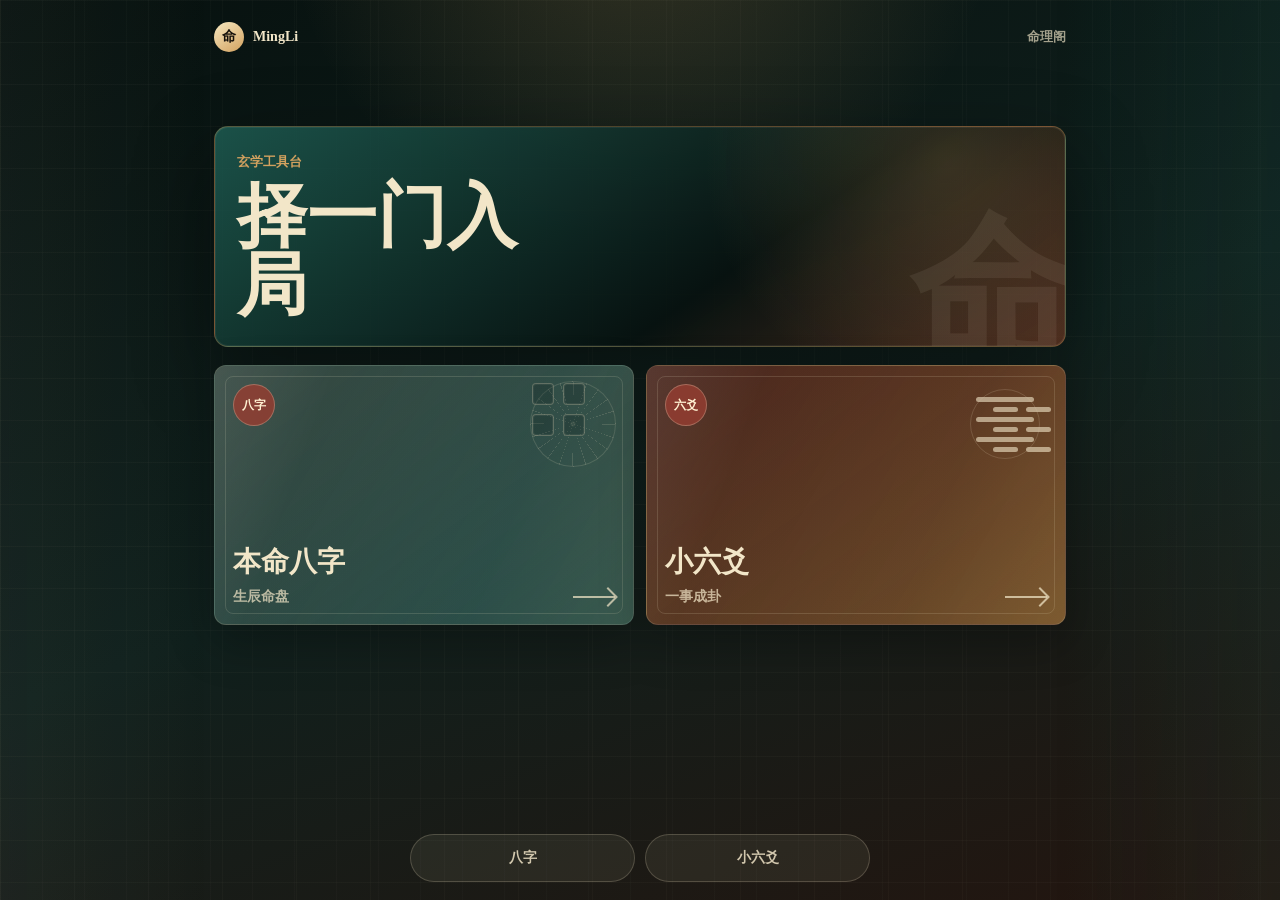
==== commit 8ec8ec50: "Release MingLi 1.1.0 immersive liuyao" ====
--- a/index.html
+++ b/index.html
@@ -3,320 +3,53 @@
 <head>
   <meta charset="UTF-8">
   <meta name="viewport" content="width=device-width, initial-scale=1.0">
-  <title>MingLi 命理卡牌</title>
-  <link rel="stylesheet" href="./styles.css">
+  <title>MingLi 命理阁</title>
+  <link rel="stylesheet" href="./home.css">
 </head>
-<body class="stage-input">
-  <canvas id="starCanvas" aria-hidden="true"></canvas>
-  <main class="page">
-    <section class="hero" aria-label="MingLi 命理卡牌">
+<body>
+  <main class="home-shell" aria-label="MingLi 主界面">
+    <header class="home-top">
+      <a class="brand" href="./index.html" aria-label="MingLi 首页">
+        <span>命</span>
+        <strong>MingLi</strong>
+      </a>
+      <p>命理阁</p>
+    </header>
+
+    <section class="gate-hero" aria-label="功能选择">
       <div class="hero-copy">
-        <span class="seal">命理</span>
-        <div>
-          <p class="eyebrow">低门槛起盘 · 翻卡填写 · 专业版可选</p>
-          <h1>MingLi</h1>
-          <p class="hero-text">默认只填年月日、出生时段和称呼；专业版追加城市、经度、真太阳时和流派校准，流程动画保持一致。</p>
-        </div>
+        <p class="eyebrow">玄学工具台</p>
+        <h1>择一门入局</h1>
       </div>
-      <div class="tarot-stage" id="tarotStage" aria-hidden="true">
-        <div class="tarot-card card-a">
-          <span class="card-face">生</span>
-          <span class="card-back">✦</span>
-        </div>
-        <div class="tarot-card card-b">
-          <span class="card-face">辰</span>
-          <span class="card-back">✦</span>
-        </div>
-        <div class="tarot-card card-c">
-          <span class="card-face">命</span>
-          <span class="card-back">✦</span>
-        </div>
+
+      <div class="tool-gates">
+        <a class="tool-gate gate-bazi" href="./bazi/index.html" aria-label="进入本命八字">
+          <span class="gate-seal">八字</span>
+          <span class="gate-visual bazi-visual" aria-hidden="true">
+            <b></b><b></b><b></b><b></b>
+          </span>
+          <strong>本命八字</strong>
+          <em>生辰命盘</em>
+          <i aria-hidden="true"></i>
+        </a>
+
+        <a class="tool-gate gate-liuyao" href="./liuyao/index.html" aria-label="进入小六爻">
+          <span class="gate-seal">六爻</span>
+          <span class="gate-visual liuyao-visual" aria-hidden="true">
+            <b></b><b></b><b></b><b></b><b></b><b></b>
+          </span>
+          <strong>小六爻</strong>
+          <em>一事成卦</em>
+          <i aria-hidden="true"></i>
+        </a>
       </div>
     </section>
 
-    <section class="workbench" aria-label="八字精算工作台">
-      <form class="panel form-panel" id="birthForm" novalidate aria-label="生辰卡牌填写">
-        <div class="panel-title">
-          <div>
-            <p class="eyebrow" id="modeEyebrow">普通用户模式</p>
-            <h2 id="questionTitle">先填你记得的</h2>
-          </div>
-          <span class="badge">本地计算</span>
-        </div>
-
-        <button class="pro-toggle" type="button" id="modeToggle" aria-pressed="false">切到专业版</button>
-
-        <input id="useExactTime" type="checkbox" hidden>
-        <input id="showTermDetails" type="checkbox" hidden>
-        <details class="advanced-box" id="advancedBox" hidden></details>
-
-        <div class="card-progress" aria-live="polite">
-          <span id="cardProgressText">第 1 张 / 共 5 张</span>
-          <div class="progress-track" aria-hidden="true"><span id="cardProgressBar"></span></div>
-        </div>
-
-        <div class="question-deck" id="questionDeck">
-          <article class="question-card" data-field="year">
-            <span class="card-mark" aria-hidden="true"></span>
-            <span class="step-kicker">第一张</span>
-            <h3>出生年份</h3>
-            <p>先给命盘一个年份锚点。</p>
-            <label class="field">
-              <span>出生年份</span>
-              <input id="birthYear" name="year" type="number" inputmode="numeric" min="1900" max="2100" placeholder="1996" required>
-            </label>
-          </article>
-
-          <article class="question-card" data-field="month">
-            <span class="card-mark" aria-hidden="true"></span>
-            <span class="step-kicker">第二张</span>
-            <h3>出生月份</h3>
-            <p>月份会影响节令与月柱。</p>
-            <label class="field">
-              <span>出生月份</span>
-              <select id="birthMonth" name="month" required>
-                <option value="">选择月份</option>
-              </select>
-            </label>
-          </article>
-
-          <article class="question-card" data-field="day">
-            <span class="card-mark" aria-hidden="true"></span>
-            <span class="step-kicker">第三张</span>
-            <h3>出生日期</h3>
-            <p>日期用于推日柱和日主。</p>
-            <label class="field">
-              <span>出生日期</span>
-              <input id="birthDay" name="day" type="number" inputmode="numeric" min="1" max="31" placeholder="18" required>
-            </label>
-          </article>
-
-          <article class="question-card" data-field="period">
-            <span class="card-mark" aria-hidden="true"></span>
-            <span class="step-kicker">第四张</span>
-            <h3>大概出生时段</h3>
-            <p>不知道具体时间也可以继续，时柱会标出可信度。</p>
-            <label class="field">
-              <span>大概出生时段</span>
-              <select id="birthPeriod" name="period">
-                <option value="unknown">不确定，只按年月日先看</option>
-              </select>
-            </label>
-          </article>
-
-          <article class="question-card" data-field="name">
-            <span class="card-mark" aria-hidden="true"></span>
-            <span class="step-kicker">第五张</span>
-            <h3>称呼</h3>
-            <p>只用于结果页标题，不会离开本地页面。</p>
-            <label class="field">
-              <span>称呼</span>
-              <input id="displayName" name="displayName" type="text" maxlength="16" placeholder="例如：来客" required>
-            </label>
-          </article>
-
-          <article class="question-card" data-field="concern">
-            <span class="card-mark" aria-hidden="true"></span>
-            <span class="step-kicker">第六张</span>
-            <h3>这次想问</h3>
-            <p>先看你最在意的部分，其他签也会完整保留。</p>
-            <label class="field">
-              <span>本次重点</span>
-              <select id="mainConcern" name="concern">
-                <option value="overview">先看整体</option>
-                <option value="future">未来运势</option>
-                <option value="wealth">财富事业</option>
-                <option value="relationship">姻缘关系</option>
-                <option value="remedy">怎么改运</option>
-                <option value="oracle">抽一段签文</option>
-              </select>
-            </label>
-          </article>
-
-          <article class="question-card" data-field="hour">
-            <span class="card-mark" aria-hidden="true"></span>
-            <span class="step-kicker">专业校准</span>
-            <h3>具体小时</h3>
-            <p>专业版会用具体小时分钟替代宽泛时段。</p>
-            <label class="field">
-              <span>具体小时</span>
-              <select id="birthHour" name="hour">
-                <option value="">选择小时</option>
-              </select>
-            </label>
-          </article>
-
-          <article class="question-card" data-field="minute">
-            <span class="card-mark" aria-hidden="true"></span>
-            <span class="step-kicker">专业校准</span>
-            <h3>具体分钟</h3>
-            <p>分钟会参与真太阳时与换日判断。</p>
-            <label class="field">
-              <span>具体分钟</span>
-              <input id="birthMinute" name="minute" type="number" inputmode="numeric" min="0" max="59" placeholder="00">
-            </label>
-          </article>
-
-          <article class="question-card" data-field="city">
-            <span class="card-mark" aria-hidden="true"></span>
-            <span class="step-kicker">专业校准</span>
-            <h3>出生城市</h3>
-            <p>选择城市会自动带出经度和时区。</p>
-            <label class="field">
-              <span>出生地</span>
-              <select id="cityPreset" name="cityPreset">
-                <option value="custom">自定义经度</option>
-              </select>
-            </label>
-          </article>
-
-          <article class="question-card" data-field="longitude">
-            <span class="card-mark" aria-hidden="true"></span>
-            <span class="step-kicker">专业校准</span>
-            <h3>出生地经度</h3>
-            <p>用于位置校准，城市不在列表时可手动改。</p>
-            <label class="field">
-              <span>经度</span>
-              <input id="longitude" name="longitude" type="number" inputmode="decimal" min="-180" max="180" step="0.0001" placeholder="116.4074">
-            </label>
-          </article>
-
-          <article class="question-card" data-field="timezone">
-            <span class="card-mark" aria-hidden="true"></span>
-            <span class="step-kicker">专业校准</span>
-            <h3>出生地时区</h3>
-            <p>默认按中国标准时间，也可切换海外时区。</p>
-            <label class="field">
-              <span>时区</span>
-              <select id="timeZone" name="timeZone">
-                <option value="8">UTC+8 中国标准时间</option>
-                <option value="7">UTC+7</option>
-                <option value="9">UTC+9</option>
-                <option value="0">UTC+0</option>
-                <option value="-4">UTC-4</option>
-                <option value="-5">UTC-5</option>
-                <option value="-7">UTC-7</option>
-                <option value="-8">UTC-8</option>
-              </select>
-            </label>
-          </article>
-
-          <article class="question-card" data-field="useTrueSolarTime">
-            <span class="card-mark" aria-hidden="true"></span>
-            <span class="step-kicker">专业校准</span>
-            <h3>真太阳时</h3>
-            <p>开启后会把经度修正和时差方程纳入排盘。</p>
-            <label class="field">
-              <span>位置校准</span>
-              <select id="useTrueSolarTime">
-                <option value="false">不校正出生地经度</option>
-                <option value="true">按经度校正真太阳时</option>
-              </select>
-            </label>
-          </article>
-
-          <article class="question-card" data-field="yearBoundary">
-            <span class="card-mark" aria-hidden="true"></span>
-            <span class="step-kicker">专业校准</span>
-            <h3>年柱流派</h3>
-            <p>不同流派对年柱分界会有不同口径。</p>
-            <label class="field">
-              <span>年份分界</span>
-              <select id="yearBoundary">
-                <option value="lichun">默认：立春后算新年</option>
-                <option value="dongzhi">冬至后算新年</option>
-                <option value="calendar">按公历年份</option>
-              </select>
-            </label>
-          </article>
-
-          <article class="question-card" data-field="dayBoundary">
-            <span class="card-mark" aria-hidden="true"></span>
-            <span class="step-kicker">专业校准</span>
-            <h3>日柱换日</h3>
-            <p>选择子初或正子换日口径。</p>
-            <label class="field">
-              <span>日期分界</span>
-              <select id="dayBoundary">
-                <option value="zi">默认：23点后算次日</option>
-                <option value="midnight">0点后算次日</option>
-              </select>
-            </label>
-          </article>
-        </div>
-
-        <div class="actions">
-          <button class="btn secondary prev-card" type="button" id="prevCard">上一张</button>
-          <button class="btn secondary" type="button" id="sampleButton">示例</button>
-          <button class="btn primary" type="submit">下一张</button>
-        </div>
-
-        <p class="form-note">普通版默认按中国标准时间和常用排盘规则计算；专业版会显示真太阳时、节令边界和流派差异。</p>
-        <p class="error" id="formError" role="alert"></p>
-      </form>
-
-      <div class="reading-column">
-        <section class="panel chart-panel" aria-label="命盘">
-          <div class="chart-head">
-            <div>
-              <p class="eyebrow">命盘待摇</p>
-              <h2 id="plateTitle">等待起盘</h2>
-              <p id="plateSubtitle">填完卡牌后，命脉图会先旋起，再展开一页页结果卡。</p>
-            </div>
-            <span class="badge badge-red" id="zodiacBadge">未计算</span>
-          </div>
-
-          <div class="cast-steps" id="castSteps" aria-live="polite">
-            <span class="cast-step active">收盘</span>
-            <span class="cast-step">定时</span>
-            <span class="cast-step">排柱</span>
-            <span class="cast-step">五行</span>
-            <span class="cast-step">大纲</span>
-          </div>
-
-          <div class="chart-body">
-            <div class="astrolabe" aria-hidden="true">
-              <div class="plate-spin-layer"></div>
-              <div class="compass-line vertical"></div>
-              <div class="compass-line horizontal"></div>
-              <div class="plate-center">
-                <strong id="centerStem">--</strong>
-                <span>日主</span>
-              </div>
-              <div class="ring-item year"><b id="yearRing">--</b><span>年</span></div>
-              <div class="ring-item month"><b id="monthRing">--</b><span>月</span></div>
-              <div class="ring-item day"><b id="dayRing">--</b><span>日</span></div>
-              <div class="ring-item hour"><b id="hourRing">--</b><span>时</span></div>
-            </div>
-
-            <div class="quick-facts popup-stack" id="quickFacts">
-              <div class="fact">
-                <span class="fact-key">校时</span>
-                <span class="fact-value">等待出生地</span>
-              </div>
-              <div class="fact">
-                <span class="fact-key">节令</span>
-                <span class="fact-value">等待推算</span>
-              </div>
-              <div class="fact">
-                <span class="fact-key">日主</span>
-                <span class="fact-value">尚未生成</span>
-              </div>
-            </div>
-          </div>
-        </section>
-
-        <section class="panel result-panel" id="resultPanel" aria-live="polite">
-          <div class="empty-state">
-            <p class="eyebrow">静候生辰</p>
-            <h2>命盘未开，先填出生年月日时。</h2>
-            <p>起盘后会给出四柱、节气边界、真太阳时校正、五行权重、日主旺衰和签文式建议。</p>
-          </div>
-        </section>
-      </div>
-    </section>
+    <nav class="bottom-route" aria-label="快速进入">
+      <a href="./bazi/index.html">八字</a>
+      <a href="./liuyao/index.html">小六爻</a>
+    </nav>
   </main>
-
-  <script src="./app.js"></script>
+  <script src="./route.js"></script>
 </body>
 </html>
--- a/home.css
+++ b/home.css
@@ -0,0 +1,443 @@
+:root {
+  --ink: #081311;
+  --ink-2: #10201d;
+  --jade: #1d5a50;
+  --paper: #f2e6c8;
+  --paper-soft: rgba(242, 230, 200, 0.76);
+  --gold: #d2a15f;
+  --gold-deep: #936b36;
+  --cinnabar: #943d31;
+  --line: rgba(242, 230, 200, 0.2);
+  --shadow: 0 28px 80px rgba(0, 0, 0, 0.42);
+  --ease: cubic-bezier(0.18, 0.86, 0.18, 1);
+}
+
+* {
+  box-sizing: border-box;
+}
+
+html {
+  min-height: 100%;
+  background: var(--ink);
+}
+
+body {
+  min-height: 100svh;
+  margin: 0;
+  color: var(--paper);
+  background:
+    linear-gradient(rgba(242, 230, 200, 0.026) 1px, transparent 1px),
+    linear-gradient(90deg, rgba(242, 230, 200, 0.018) 1px, transparent 1px),
+    radial-gradient(circle at 50% -12%, rgba(210, 161, 95, 0.22), transparent 30%),
+    linear-gradient(160deg, #07110f 0%, #10201d 52%, #24150f 100%);
+  background-size: 42px 42px, 42px 42px, auto, auto;
+  font-family: "Noto Serif SC", "Songti SC", "Microsoft YaHei", serif;
+  overflow-x: hidden;
+  transition: opacity 220ms var(--ease), filter 220ms var(--ease), transform 220ms var(--ease);
+}
+
+body::before {
+  position: fixed;
+  inset: 0;
+  pointer-events: none;
+  background:
+    linear-gradient(90deg, rgba(242, 230, 200, 0.05), transparent 18%, transparent 82%, rgba(29, 90, 80, 0.18)),
+    repeating-linear-gradient(90deg, rgba(242, 230, 200, 0.035) 0 1px, transparent 1px 74px);
+  content: "";
+  opacity: 0.8;
+}
+
+a {
+  color: inherit;
+  text-decoration: none;
+  -webkit-tap-highlight-color: transparent;
+}
+
+.home-shell {
+  position: relative;
+  z-index: 1;
+  display: grid;
+  width: 100%;
+  max-width: 460px;
+  min-height: 100svh;
+  margin: 0 auto;
+  padding: max(16px, env(safe-area-inset-top)) 14px max(18px, env(safe-area-inset-bottom));
+  grid-template-rows: auto 1fr auto;
+  gap: 14px;
+}
+
+body.is-leaving {
+  opacity: 0;
+  filter: blur(8px);
+  transform: scale(0.985);
+}
+
+.home-top {
+  display: flex;
+  align-items: center;
+  justify-content: space-between;
+  min-height: 42px;
+}
+
+.brand {
+  display: inline-flex;
+  align-items: center;
+  gap: 9px;
+  font-size: 14px;
+}
+
+.brand span {
+  display: grid;
+  width: 30px;
+  height: 30px;
+  place-items: center;
+  color: #15100b;
+  background: linear-gradient(145deg, #f7e8c0, var(--gold));
+  border-radius: 50%;
+  font-weight: 900;
+}
+
+.brand strong {
+  letter-spacing: 0;
+}
+
+.home-top p {
+  margin: 0;
+  color: rgba(242, 230, 200, 0.66);
+  font-size: 13px;
+  font-weight: 900;
+}
+
+.gate-hero {
+  display: grid;
+  align-content: start;
+  gap: 18px;
+  min-height: 0;
+  padding-top: clamp(34px, 6svh, 56px);
+}
+
+.hero-copy {
+  position: relative;
+  min-height: 178px;
+  padding: 26px 22px;
+  overflow: hidden;
+  border: 1px solid rgba(210, 161, 95, 0.34);
+  border-radius: 14px;
+  background:
+    radial-gradient(circle at 86% 16%, rgba(210, 161, 95, 0.2), transparent 32%),
+    linear-gradient(145deg, rgba(29, 90, 80, 0.88), rgba(7, 17, 15, 0.88) 62%, rgba(99, 49, 31, 0.72));
+  box-shadow: var(--shadow), inset 0 0 0 1px rgba(255, 255, 255, 0.06);
+}
+
+.hero-copy::after {
+  position: absolute;
+  right: -12px;
+  bottom: -22px;
+  color: rgba(242, 230, 200, 0.08);
+  content: "命";
+  font-family: Georgia, "Times New Roman", serif;
+  font-size: 168px;
+  font-weight: 900;
+  line-height: 0.85;
+}
+
+.eyebrow {
+  position: relative;
+  z-index: 1;
+  margin: 0 0 12px;
+  color: var(--gold);
+  font-size: 13px;
+  font-weight: 900;
+}
+
+h1 {
+  position: relative;
+  z-index: 1;
+  max-width: 4em;
+  margin: 0;
+  font-size: clamp(48px, 15vw, 70px);
+  line-height: 0.98;
+  letter-spacing: 0;
+}
+
+.tool-gates {
+  display: grid;
+  gap: 12px;
+}
+
+.tool-gate {
+  position: relative;
+  display: grid;
+  min-height: 142px;
+  align-content: end;
+  gap: 7px;
+  overflow: hidden;
+  padding: 18px;
+  border: 1px solid rgba(242, 230, 200, 0.18);
+  border-radius: 12px;
+  box-shadow: 0 18px 46px rgba(0, 0, 0, 0.28);
+  isolation: isolate;
+  transform: translateZ(0);
+}
+
+.tool-gate::before,
+.tool-gate::after {
+  position: absolute;
+  pointer-events: none;
+  content: "";
+}
+
+.tool-gate::before {
+  inset: 10px;
+  border: 1px solid rgba(242, 230, 200, 0.15);
+  border-radius: 8px;
+}
+
+.tool-gate::after {
+  inset: 0;
+  z-index: 0;
+  background: linear-gradient(110deg, rgba(255, 255, 255, 0.13), transparent 24%, transparent 68%, rgba(210, 161, 95, 0.14));
+  opacity: 0.7;
+}
+
+.tool-gate:active {
+  transform: scale(0.985);
+}
+
+.gate-bazi {
+  background:
+    linear-gradient(120deg, rgba(9, 19, 17, 0.2), rgba(9, 19, 17, 0.02)),
+    linear-gradient(145deg, rgba(242, 230, 200, 0.18), rgba(49, 95, 89, 0.72)),
+    #17332f;
+}
+
+.gate-liuyao {
+  background:
+    linear-gradient(120deg, rgba(9, 19, 17, 0.2), rgba(9, 19, 17, 0.02)),
+    linear-gradient(145deg, rgba(148, 61, 49, 0.42), rgba(147, 107, 54, 0.72)),
+    #2a1a12;
+}
+
+.gate-seal,
+.gate-visual,
+.tool-gate strong,
+.tool-gate em,
+.tool-gate i {
+  position: relative;
+  z-index: 1;
+}
+
+.gate-visual {
+  position: absolute;
+  right: 17px;
+  top: 15px;
+  display: grid;
+  place-items: center;
+  width: 86px;
+  height: 86px;
+  opacity: 0.82;
+}
+
+.bazi-visual {
+  grid-template-columns: repeat(2, 24px);
+  grid-template-rows: repeat(2, 24px);
+  gap: 7px;
+  border: 1px solid rgba(242, 230, 200, 0.18);
+  border-radius: 50%;
+  background:
+    radial-gradient(circle, rgba(242, 230, 200, 0.16) 0 2px, transparent 3px),
+    repeating-conic-gradient(from 0deg, rgba(242, 230, 200, 0.18) 0 1deg, transparent 1deg 18deg);
+}
+
+.bazi-visual b {
+  display: block;
+  width: 22px;
+  height: 22px;
+  border: 1px solid rgba(242, 230, 200, 0.34);
+  border-radius: 4px;
+  background: rgba(8, 19, 17, 0.24);
+  box-shadow: inset 0 0 0 1px rgba(242, 230, 200, 0.08);
+}
+
+.liuyao-visual {
+  align-content: center;
+  gap: 5px;
+  padding: 10px 0;
+}
+
+.liuyao-visual::before {
+  position: absolute;
+  inset: 8px;
+  border: 1px solid rgba(242, 230, 200, 0.2);
+  border-radius: 50%;
+  content: "";
+}
+
+.liuyao-visual b {
+  display: block;
+  width: 58px;
+  height: 5px;
+  background: rgba(242, 230, 200, 0.74);
+  border-radius: 999px;
+}
+
+.liuyao-visual b:nth-child(even) {
+  width: 25px;
+  box-shadow: 33px 0 0 rgba(242, 230, 200, 0.74);
+}
+
+.gate-seal {
+  position: absolute;
+  left: 18px;
+  top: 18px;
+  display: grid;
+  width: 42px;
+  height: 42px;
+  place-items: center;
+  color: #fff1d2;
+  background: rgba(148, 61, 49, 0.84);
+  border: 1px solid rgba(242, 230, 200, 0.28);
+  border-radius: 50%;
+  font-size: 12px;
+  font-weight: 900;
+}
+
+.tool-gate strong {
+  font-size: 28px;
+  letter-spacing: 0;
+}
+
+.tool-gate em {
+  color: rgba(242, 230, 200, 0.72);
+  font-style: normal;
+  font-size: 14px;
+  font-weight: 900;
+}
+
+.tool-gate i {
+  position: absolute;
+  right: 18px;
+  bottom: 18px;
+  width: 42px;
+  height: 18px;
+}
+
+.tool-gate i::before,
+.tool-gate i::after {
+  position: absolute;
+  top: 50%;
+  right: 0;
+  content: "";
+}
+
+.tool-gate i::before {
+  width: 42px;
+  height: 2px;
+  background: rgba(242, 230, 200, 0.72);
+  transform: translateY(-50%);
+}
+
+.tool-gate i::after {
+  width: 12px;
+  height: 12px;
+  border-top: 2px solid rgba(242, 230, 200, 0.72);
+  border-right: 2px solid rgba(242, 230, 200, 0.72);
+  transform: translateY(-50%) rotate(45deg);
+}
+
+.bottom-route {
+  display: grid;
+  grid-template-columns: 1fr 1fr;
+  gap: 10px;
+}
+
+.bottom-route a {
+  display: grid;
+  min-height: 48px;
+  place-items: center;
+  color: rgba(242, 230, 200, 0.84);
+  background: rgba(242, 230, 200, 0.07);
+  border: 1px solid var(--line);
+  border-radius: 999px;
+  font-size: 14px;
+  font-weight: 900;
+}
+
+@media (min-width: 760px) {
+  .home-shell {
+    max-width: 880px;
+  }
+
+  .tool-gates {
+    grid-template-columns: 1fr 1fr;
+  }
+
+  .tool-gate {
+    min-height: 260px;
+  }
+
+  .bottom-route {
+    width: 460px;
+    justify-self: center;
+  }
+}
+
+@media (prefers-reduced-motion: no-preference) {
+  .hero-copy,
+  .tool-gate {
+    animation: gateIn 560ms var(--ease) both;
+  }
+
+  .tool-gate:nth-child(2) {
+    animation-delay: 90ms;
+  }
+
+  .tool-gate i::before {
+    animation: arrowPulse 1.7s ease-in-out infinite;
+  }
+
+  .gate-bazi .gate-visual {
+    animation: plateTurn 8s linear infinite;
+  }
+
+  .gate-liuyao .gate-visual {
+    animation: yaoFloat 2.2s ease-in-out infinite;
+  }
+}
+
+@keyframes gateIn {
+  from {
+    opacity: 0;
+    transform: translateY(16px);
+  }
+  to {
+    opacity: 1;
+    transform: translateY(0);
+  }
+}
+
+@keyframes arrowPulse {
+  0%, 100% {
+    opacity: 0.45;
+    transform: translate(-4px, -50%);
+  }
+  50% {
+    opacity: 1;
+    transform: translate(0, -50%);
+  }
+}
+
+@keyframes plateTurn {
+  to {
+    transform: rotate(360deg);
+  }
+}
+
+@keyframes yaoFloat {
+  0%, 100% {
+    transform: translateY(0);
+  }
+  50% {
+    transform: translateY(4px);
+  }
+}
